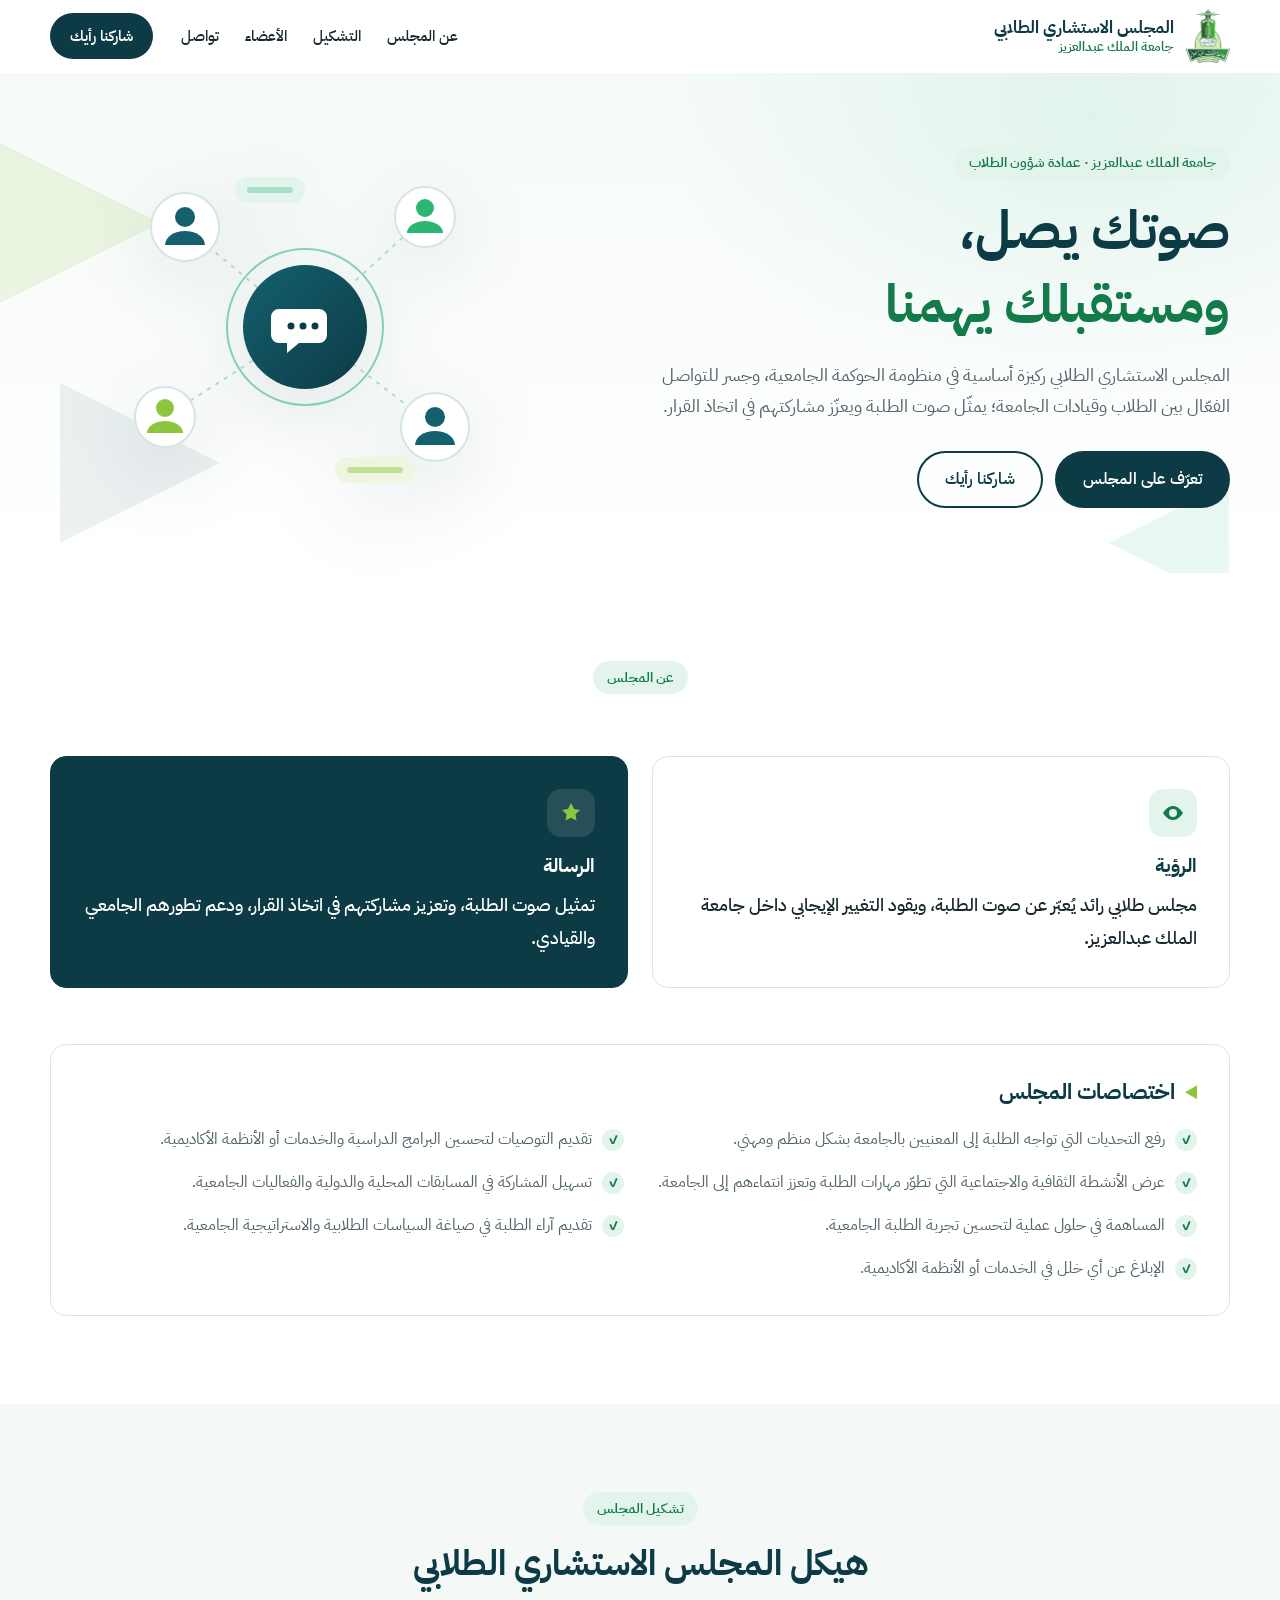
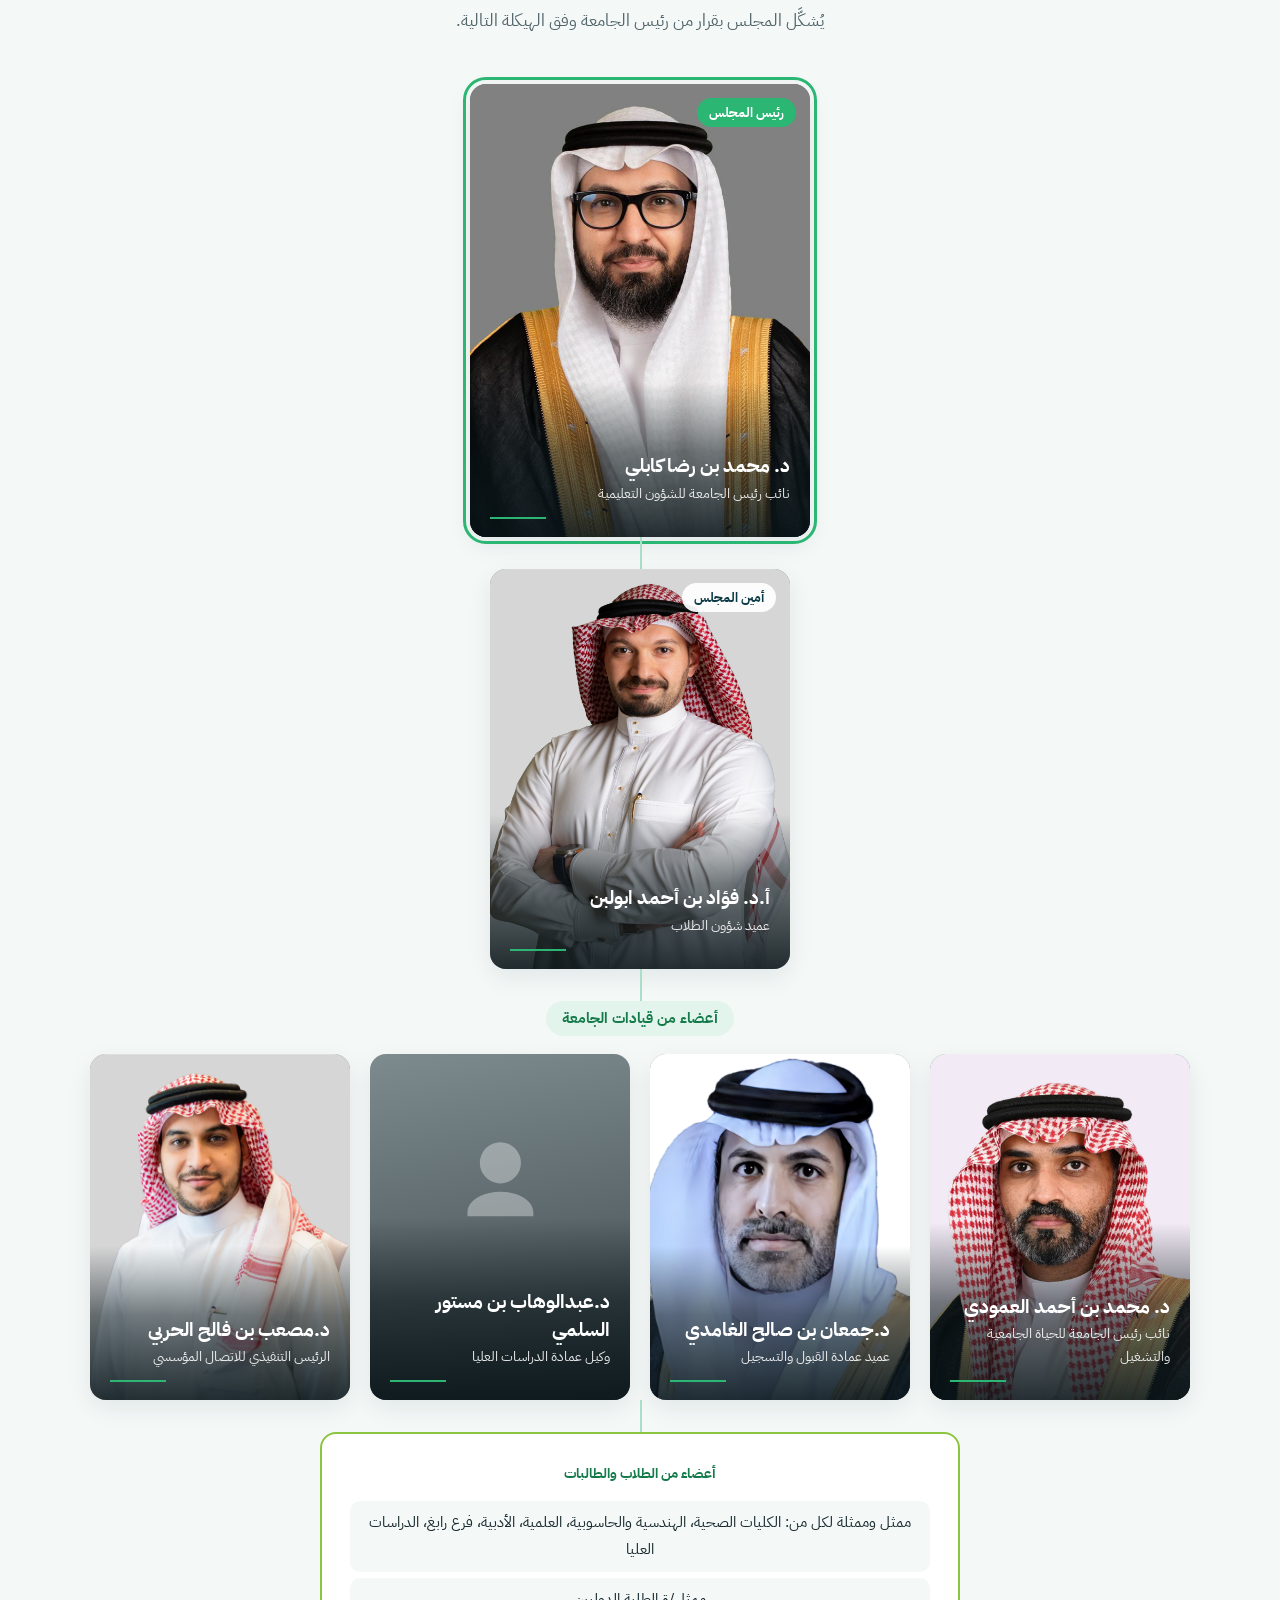
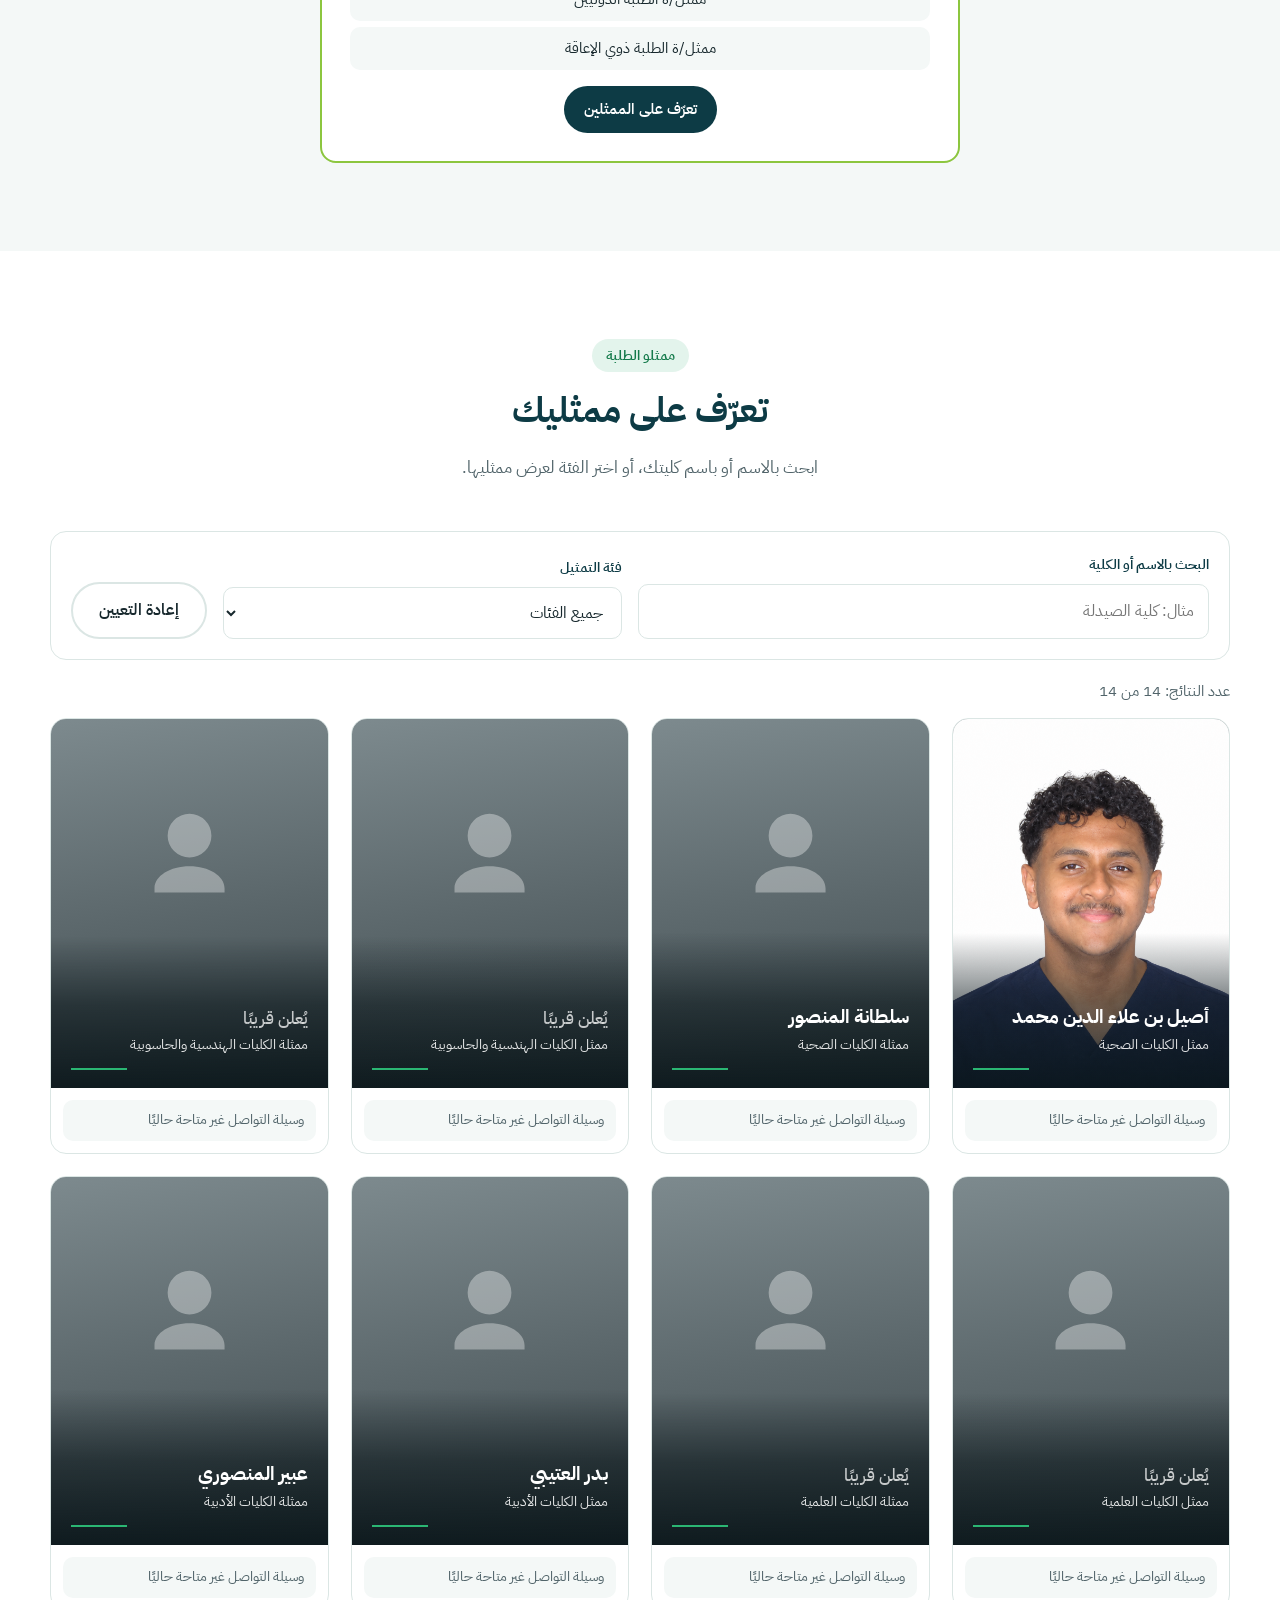
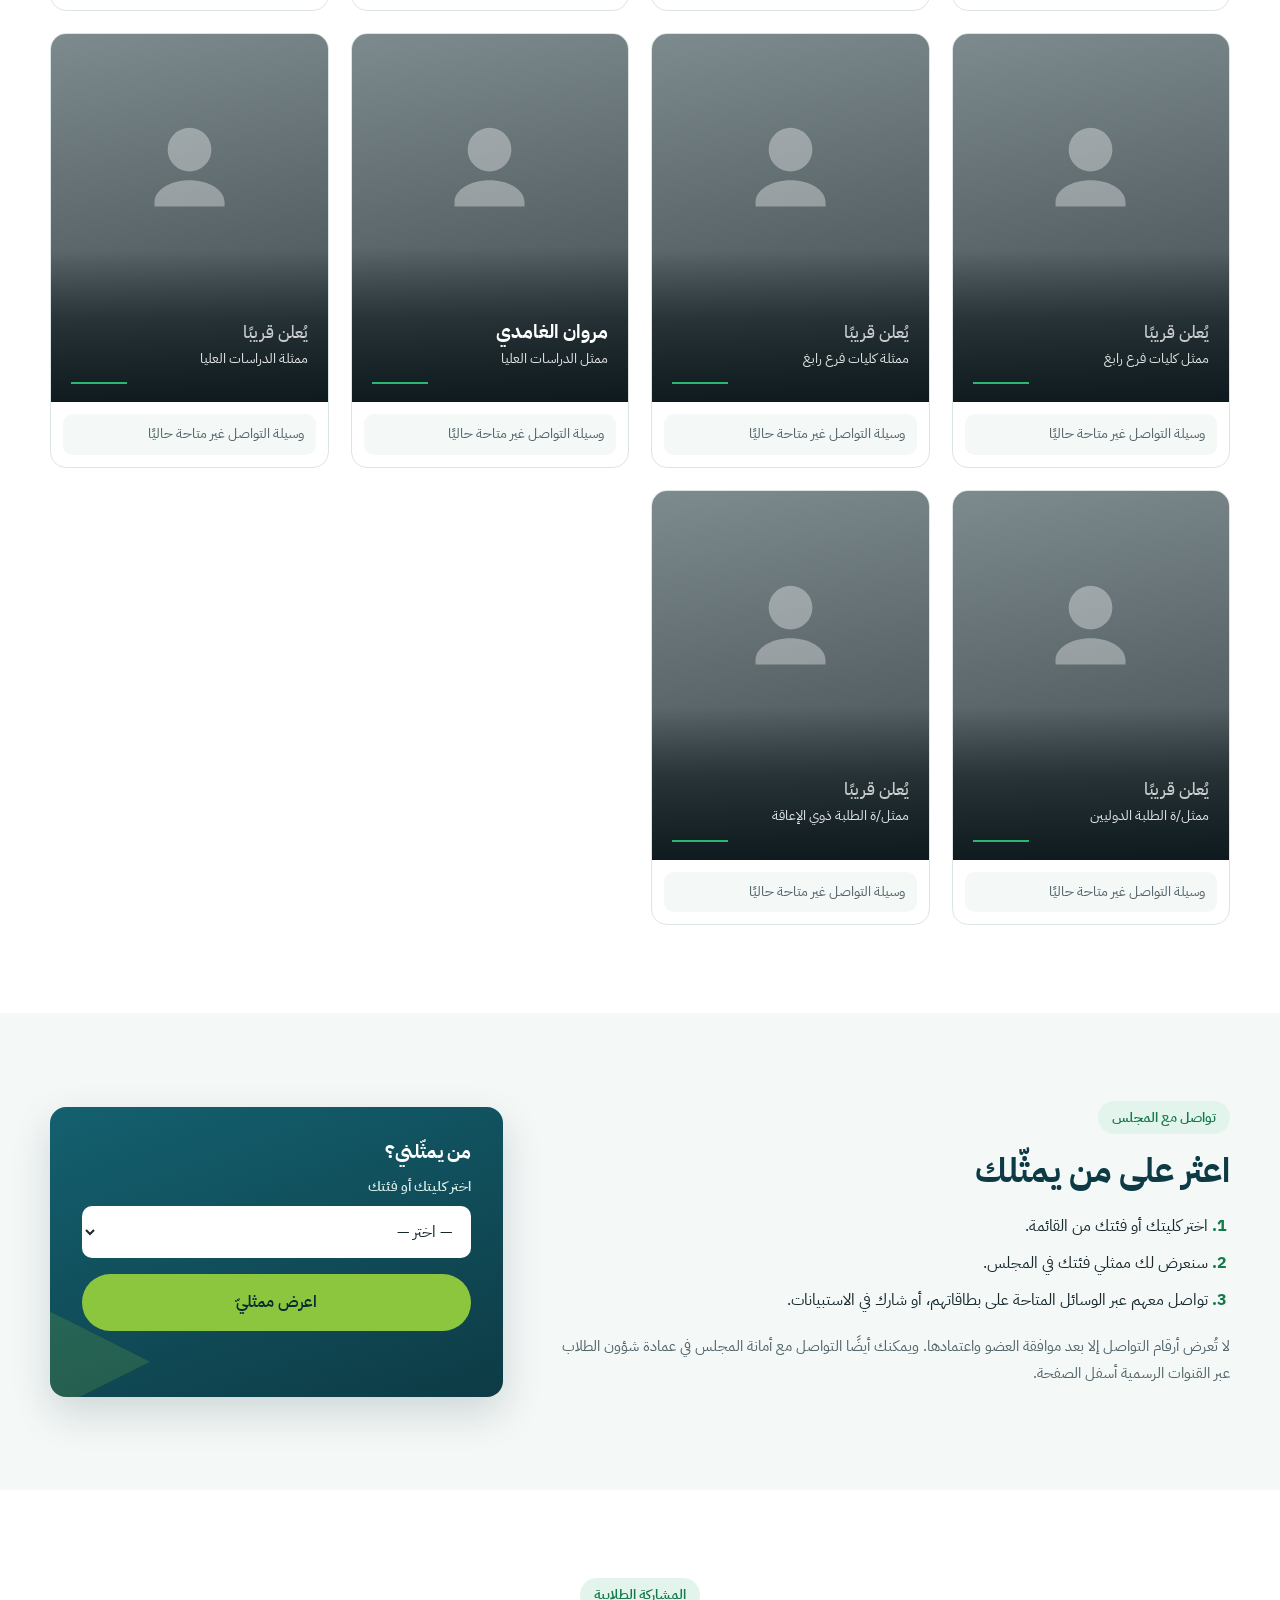
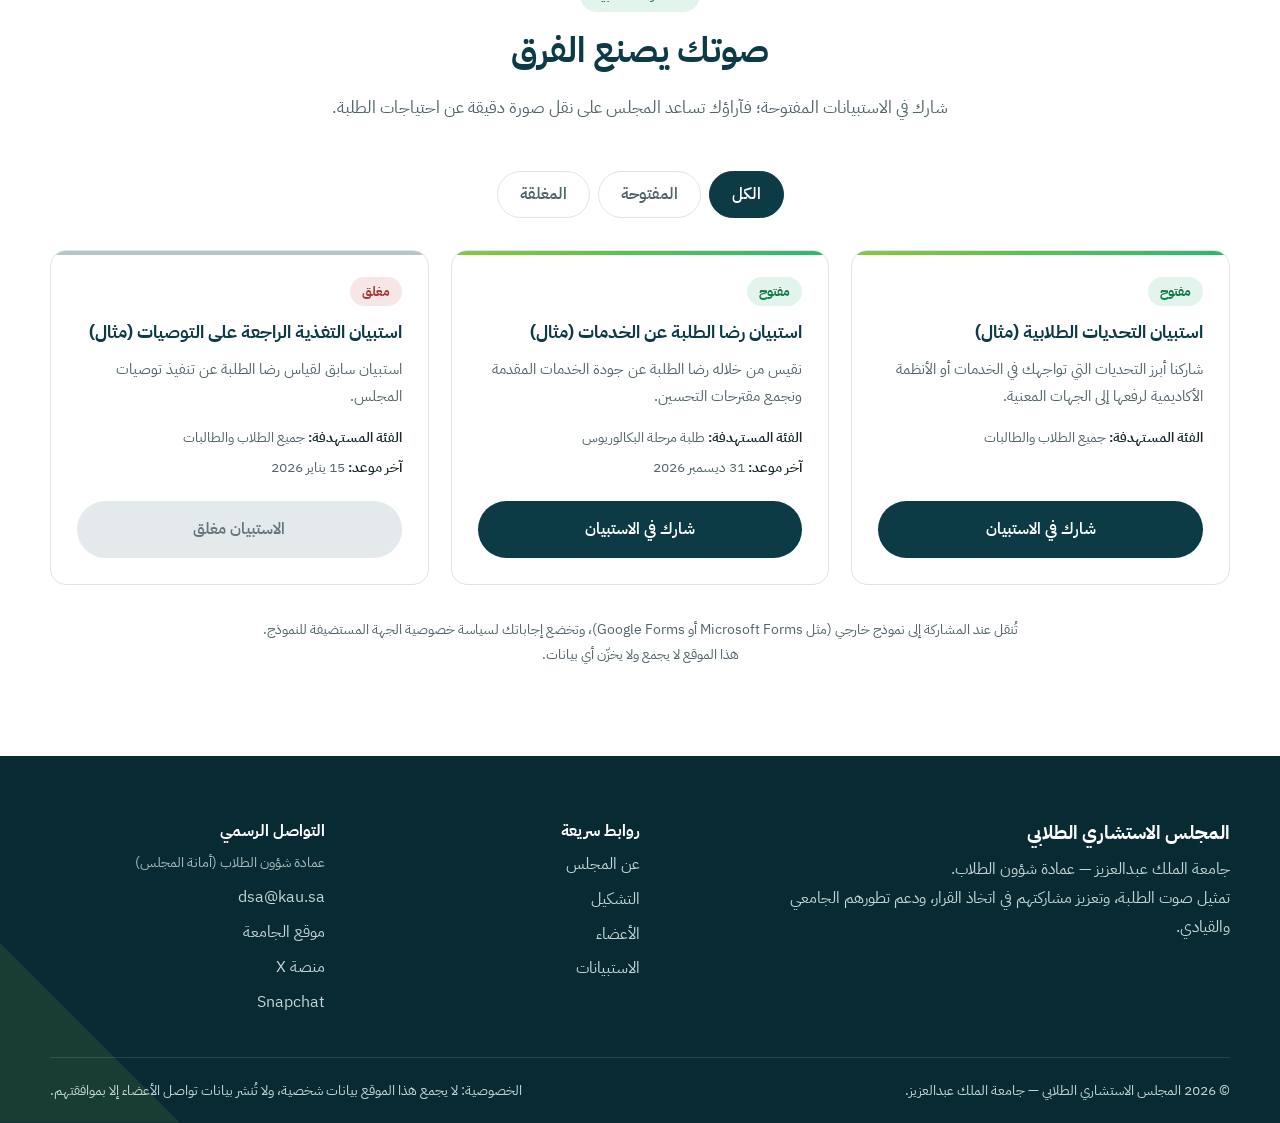
==== index.html @ 0815426c "Add files via upload" ====
<!DOCTYPE html>
<html lang="ar" dir="rtl" class="no-js">
<head>
  <meta charset="UTF-8">
  <meta name="viewport" content="width=device-width, initial-scale=1.0">
  <title>المجلس الاستشاري الطلابي | جامعة الملك عبدالعزيز</title>
  <meta name="description" content="المجلس الاستشاري الطلابي بجامعة الملك عبدالعزيز: جسر للتواصل الفعّال بين الطلاب وقيادات الجامعة.">
  <meta name="theme-color" content="#0d3b45">

  <!-- الخط: IBM Plex Sans Arabic مع بدائل محلية إذا لم يتوفر الاتصال -->
  <link rel="preconnect" href="https://fonts.googleapis.com">
  <link rel="preconnect" href="https://fonts.gstatic.com" crossorigin>
  <link href="https://fonts.googleapis.com/css2?family=IBM+Plex+Sans+Arabic:wght@400;500;600;700&display=swap" rel="stylesheet">

  <link rel="stylesheet" href="style.css">
</head>
<body>

  <a class="skip-link" href="#main">تخطَّ إلى المحتوى الرئيسي</a>

  <!-- ===================== الشريط العلوي ===================== -->
  <header class="site-header" id="siteHeader">
    <div class="container header-inner">
      <a href="#home" class="brand" aria-label="المجلس الاستشاري الطلابي - الصفحة الرئيسية">
        <span class="brand-mark" id="brandMark" aria-hidden="true">
          <svg viewBox="0 0 40 40" width="40" height="40">
            <rect x="2" y="2" width="36" height="36" rx="10" fill="currentColor"/>
            <path d="M11 15h12a3 3 0 0 1 3 3v5a3 3 0 0 1-3 3h-6l-4 3v-3h-2a3 3 0 0 1-3-3v-5a3 3 0 0 1 3-3z" fill="#fff"/>
            <path d="M25 8l8 5-8 5z" fill="#8cc63f"/>
          </svg>
        </span>
        <span class="brand-text">
          <strong>المجلس الاستشاري الطلابي</strong>
          <small>جامعة الملك عبدالعزيز</small>
        </span>
      </a>

      <button class="nav-toggle" id="navToggle" aria-expanded="false" aria-controls="mainNav" aria-label="فتح القائمة">
        <span></span><span></span><span></span>
      </button>

      <nav class="main-nav" id="mainNav" aria-label="التنقل الرئيسي">
        <ul>
          <li><a href="#about" class="nav-link">عن المجلس</a></li>
          <li><a href="#structure" class="nav-link">التشكيل</a></li>
          <li><a href="#members" class="nav-link">الأعضاء</a></li>
          <li><a href="#contact" class="nav-link">تواصل</a></li>
        </ul>
        <a href="#surveys" class="btn btn-primary btn-sm nav-cta">شاركنا رأيك</a>
      </nav>
    </div>
  </header>

  <main id="main">

    <!-- ===================== الواجهة الرئيسية ===================== -->
    <section class="hero" id="home">
      <div class="hero-bg" aria-hidden="true">
        <span class="tri tri-1"></span>
        <span class="tri tri-2"></span>
        <span class="tri tri-3"></span>
      </div>
      <div class="container hero-inner">
        <div class="hero-content reveal">
          <span class="eyebrow">جامعة الملك عبدالعزيز · عمادة شؤون الطلاب</span>
          <h1>صوتك يصل،<br><span class="highlight">ومستقبلك يهمنا</span></h1>
          <p class="hero-lead">
            المجلس الاستشاري الطلابي ركيزة أساسية في منظومة الحوكمة الجامعية، وجسر للتواصل الفعّال
            بين الطلاب وقيادات الجامعة؛ يمثّل صوت الطلبة ويعزّز مشاركتهم في اتخاذ القرار.
          </p>
          <div class="hero-actions">
            <a href="#about" class="btn btn-primary">تعرّف على المجلس</a>
            <a href="#surveys" class="btn btn-outline">شاركنا رأيك</a>
          </div>
        </div>

        <!-- رسم توضيحي يرمز للحوار والتمثيل الطلابي (بدون صور خارجية) -->
        <div class="hero-visual reveal" aria-hidden="true">
          <svg viewBox="0 0 420 380" class="hero-svg">
            <defs>
              <linearGradient id="g1" x1="0" y1="0" x2="1" y2="1">
                <stop offset="0" stop-color="#14606f"/>
                <stop offset="1" stop-color="#0d3b45"/>
              </linearGradient>
            </defs>
            <g stroke="#a9dfc8" stroke-width="2" stroke-dasharray="4 6" fill="none">
              <path d="M90 90 L210 190"/>
              <path d="M330 80 L210 190"/>
              <path d="M70 280 L210 190"/>
              <path d="M340 290 L210 190"/>
            </g>
            <circle cx="210" cy="190" r="62" fill="url(#g1)"/>
            <circle cx="210" cy="190" r="78" fill="none" stroke="#2bb673" stroke-width="2" opacity=".55"/>
            <path d="M184 172h40a8 8 0 0 1 8 8v18a8 8 0 0 1-8 8h-20l-12 10v-10h-8a8 8 0 0 1-8-8v-18a8 8 0 0 1 8-8z" fill="#fff"/>
            <circle cx="196" cy="189" r="3.5" fill="#0d3b45"/>
            <circle cx="208" cy="189" r="3.5" fill="#0d3b45"/>
            <circle cx="220" cy="189" r="3.5" fill="#0d3b45"/>
            <g class="float-a"><circle cx="90" cy="90" r="34" fill="#fff" stroke="#d3e6e0" stroke-width="2"/><circle cx="90" cy="80" r="10" fill="#14606f"/><path d="M70 108a20 14 0 0 1 40 0z" fill="#14606f"/></g>
            <g class="float-b"><circle cx="330" cy="80" r="30" fill="#fff" stroke="#d3e6e0" stroke-width="2"/><circle cx="330" cy="71" r="9" fill="#2bb673"/><path d="M312 96a18 12 0 0 1 36 0z" fill="#2bb673"/></g>
            <g class="float-b"><circle cx="70" cy="280" r="30" fill="#fff" stroke="#d3e6e0" stroke-width="2"/><circle cx="70" cy="271" r="9" fill="#8cc63f"/><path d="M52 296a18 12 0 0 1 36 0z" fill="#8cc63f"/></g>
            <g class="float-a"><circle cx="340" cy="290" r="34" fill="#fff" stroke="#d3e6e0" stroke-width="2"/><circle cx="340" cy="280" r="10" fill="#14606f"/><path d="M320 308a20 14 0 0 1 40 0z" fill="#14606f"/></g>
            <rect x="140" y="40" width="70" height="26" rx="13" fill="#e3f4ec"/>
            <rect x="152" y="50" width="46" height="6" rx="3" fill="#a9dfc8"/>
            <rect x="240" y="320" width="80" height="26" rx="13" fill="#eef6e1"/>
            <rect x="252" y="330" width="56" height="6" rx="3" fill="#c3e09a"/>
          </svg>
        </div>
      </div>

      
    </section>

    <!-- ===================== عن المجلس ===================== -->
    <section class="section" id="about">
      <div class="container">
        <header class="section-head reveal">
          <span class="eyebrow">عن المجلس</span>
        </header>

        <div class="vm-grid">
          <article class="vm-card reveal">
            <div class="info-icon" aria-hidden="true">
              <svg viewBox="0 0 24 24"><path d="M12 5C6 5 2 12 2 12s4 7 10 7 10-7 10-7-4-7-10-7zm0 11a4 4 0 1 1 0-8 4 4 0 0 1 0 8z"/></svg>
            </div>
            <h3>الرؤية</h3>
            <p>مجلس طلابي رائد يُعبّر عن صوت الطلبة، ويقود التغيير الإيجابي داخل جامعة الملك عبدالعزيز.</p>
          </article>
          <article class="vm-card vm-card-dark reveal">
            <div class="info-icon" aria-hidden="true">
              <svg viewBox="0 0 24 24"><path d="M12 2l3 6 6 .9-4.5 4.3 1 6.3L12 16.8 6.5 19.5l1-6.3L3 8.9 9 8z"/></svg>
            </div>
            <h3>الرسالة</h3>
            <p>تمثيل صوت الطلبة، وتعزيز مشاركتهم في اتخاذ القرار، ودعم تطورهم الجامعي والقيادي.</p>
          </article>
        </div>

        <div class="panel-wide reveal">
          <h3 class="block-title">اختصاصات المجلس</h3>
          <ul class="check-list">
            <li>رفع التحديات التي تواجه الطلبة إلى المعنيين بالجامعة بشكل منظم ومهني.</li>
            <li>تقديم التوصيات لتحسين البرامج الدراسية والخدمات أو الأنظمة الأكاديمية.</li>
            <li>عرض الأنشطة الثقافية والاجتماعية التي تطوّر مهارات الطلبة وتعزز انتماءهم إلى الجامعة.</li>
            <li>تسهيل المشاركة في المسابقات المحلية والدولية والفعاليات الجامعية.</li>
            <li>المساهمة في حلول عملية لتحسين تجربة الطلبة الجامعية.</li>
            <li>تقديم آراء الطلبة في صياغة السياسات الطلابية والاستراتيجية الجامعية.</li>
            <li>الإبلاغ عن أي خلل في الخدمات أو الأنظمة الأكاديمية.</li>
          </ul>
        </div>
      </div>
    </section>

        <!-- ===================== التشكيل والهيكل ===================== -->
    <section class="section section-alt" id="structure">
      <div class="container">
        <header class="section-head reveal">
          <span class="eyebrow">تشكيل المجلس</span>
          <h2>هيكل المجلس الاستشاري الطلابي</h2>
          <p>يُشكَّل المجلس بقرار من رئيس الجامعة وفق الهيكلة التالية.</p>
        </header>

        <!-- تُعبّأ البطاقات تلقائيًا من LEADERSHIP في data.js -->
        <div class="org reveal">
          <div class="org-row" id="orgChair"></div>
          <div class="org-row" id="orgSecretary"></div>

          <div class="org-group">
            <span class="org-group-title">أعضاء من قيادات الجامعة</span>
            <div class="org-grid" id="orgLeaders"></div>
          </div>

          <div class="org-row">
            <article class="org-card org-students">
              <span class="org-label">أعضاء من الطلاب والطالبات</span>
              <ul class="seat-list">
                <li>ممثل وممثلة لكل من: الكليات الصحية، الهندسية والحاسوبية، العلمية، الأدبية، فرع رابغ، الدراسات العليا</li>
                <li>ممثل/ة الطلبة الدوليين</li>
                <li>ممثل/ة الطلبة ذوي الإعاقة</li>
              </ul>
              <a href="#members" class="btn btn-primary btn-sm">تعرّف على الممثلين</a>
            </article>
          </div>
        </div>
      </div>
    </section>

    <!-- ===================== الأعضاء ===================== -->
    <section class="section" id="members">
      <div class="container">
        <header class="section-head reveal">
          <span class="eyebrow">ممثلو الطلبة</span>
          <h2>تعرّف على ممثليك</h2>
          <p>ابحث بالاسم أو باسم كليتك، أو اختر الفئة لعرض ممثليها.</p>
        </header>

        <div class="filters" role="search">
          <div class="field">
            <label for="memberSearch">البحث بالاسم أو الكلية</label>
            <input type="search" id="memberSearch" placeholder="مثال: كلية الصيدلة" autocomplete="off">
          </div>
          <div class="field">
            <label for="categoryFilter">فئة التمثيل</label>
            <select id="categoryFilter">
              <option value="">جميع الفئات</option>
            </select>
          </div>
          <button type="button" class="btn btn-ghost" id="resetFilters">إعادة التعيين</button>
        </div>

        <p class="results-count" id="resultsCount" aria-live="polite"></p>

        <div class="members-grid" id="membersGrid"></div>

        <div class="empty-state" id="membersEmpty" hidden>
          <p>لا توجد نتائج مطابقة لبحثك. جرّب كلمة أخرى أو اختر «جميع الفئات».</p>
        </div>
      </div>
    </section>

    <!-- ===================== التواصل ===================== -->
    <section class="section section-alt" id="contact">
      <div class="container contact-grid">
        <div class="contact-text reveal">
          <span class="eyebrow">تواصل مع المجلس</span>
          <h2>اعثر على من يمثّلك</h2>
          <ol class="mini-steps">
            <li>اختر كليتك أو فئتك من القائمة.</li>
            <li>سنعرض لك ممثلي فئتك في المجلس.</li>
            <li>تواصل معهم عبر الوسائل المتاحة على بطاقاتهم، أو شارك في الاستبيانات.</li>
          </ol>
          <p class="muted">
            لا تُعرض أرقام التواصل إلا بعد موافقة العضو واعتمادها. ويمكنك أيضًا التواصل مع أمانة المجلس
            في عمادة شؤون الطلاب عبر القنوات الرسمية أسفل الصفحة.
          </p>
        </div>

        <div class="contact-card reveal">
          <h3>من يمثّلني؟</h3>
          <label for="contactCollege">اختر كليتك أو فئتك</label>
          <select id="contactCollege">
            <option value="">— اختر —</option>
          </select>
          <button type="button" class="btn btn-primary btn-block" id="showCollegeMembers">اعرض ممثليّ</button>
          <p class="form-hint" id="contactHint" aria-live="polite"></p>
        </div>
      </div>
    </section>

    <!-- ===================== الاستبيانات ===================== -->
    <section class="section" id="surveys">
      <div class="container">
        <header class="section-head reveal">
          <span class="eyebrow">المشاركة الطلابية</span>
          <h2>صوتك يصنع الفرق</h2>
          <p>شارك في الاستبيانات المفتوحة؛ فآراؤك تساعد المجلس على نقل صورة دقيقة عن احتياجات الطلبة.</p>
        </header>

        <div class="survey-tabs" role="group" aria-label="تصفية الاستبيانات">
          <button type="button" class="tab is-active" data-status="all" aria-pressed="true">الكل</button>
          <button type="button" class="tab" data-status="open" aria-pressed="false">المفتوحة</button>
          <button type="button" class="tab" data-status="closed" aria-pressed="false">المغلقة</button>
        </div>

        <div class="surveys-grid" id="surveysGrid"></div>

        <div class="empty-state" id="surveysEmpty" hidden>
          <p>لا توجد استبيانات في هذا التصنيف حاليًا.</p>
        </div>

        <p class="privacy-note">
          تُنقل عند المشاركة إلى نموذج خارجي (مثل Microsoft Forms أو Google Forms)، وتخضع إجاباتك لسياسة خصوصية
          الجهة المستضيفة للنموذج. هذا الموقع لا يجمع ولا يخزّن أي بيانات.
        </p>
      </div>
    </section>

  </main>

  <!-- ===================== التذييل ===================== -->
  <footer class="site-footer">
    <div class="container footer-grid">
      <div class="footer-about">
        <h3>المجلس الاستشاري الطلابي</h3>
        <p>جامعة الملك عبدالعزيز — عمادة شؤون الطلاب.<br>تمثيل صوت الطلبة، وتعزيز مشاركتهم في اتخاذ القرار، ودعم تطورهم الجامعي والقيادي.</p>
      </div>

      <div>
        <h4>روابط سريعة</h4>
        <ul class="footer-links">
          <li><a href="#about">عن المجلس</a></li>
          <li><a href="#structure">التشكيل</a></li>
          <li><a href="#members">الأعضاء</a></li>
          <li><a href="#surveys">الاستبيانات</a></li>
        </ul>
      </div>

      <div>
        <h4>التواصل الرسمي</h4>
        <p class="footer-small">عمادة شؤون الطلاب (أمانة المجلس)</p>
        <ul class="footer-links" id="officialContacts"></ul>
      </div>
    </div>

    <div class="container footer-bottom">
      <p>© <span id="year"></span> المجلس الاستشاري الطلابي — جامعة الملك عبدالعزيز.</p>
      <p class="footer-privacy">الخصوصية: لا يجمع هذا الموقع بيانات شخصية، ولا تُنشر بيانات تواصل الأعضاء إلا بموافقتهم.</p>
    </div>
  </footer>

  <!-- نافذة الرسائل (تظهر مثلًا عند عدم توفر رابط الاستبيان) -->
  <div class="modal" id="modal" hidden>
    <div class="modal-backdrop" data-close></div>
    <div class="modal-box" role="dialog" aria-modal="true" aria-labelledby="modalTitle">
      <h3 id="modalTitle">تنبيه</h3>
      <p id="modalText"></p>
      <button type="button" class="btn btn-primary" data-close>حسنًا</button>
    </div>
  </div>

  <a href="#home" class="back-to-top" id="backToTop" aria-label="العودة إلى الأعلى">↑</a>

  <!-- ترتيب التحميل مهم: البيانات أولًا ثم التفاعلات -->
  <script src="data.js"></script>
  <script src="script.js"></script>
</body>
</html>
---- style.css ----
/* =========================================================
   style.css — تنسيقات موقع المجلس الاستشاري الطلابي
   الألوان مستوحاة من الهوية البصرية لدليل المجلس (عمادة شؤون الطلاب)
   ========================================================= */

/* ---------- 1. المتغيرات (الألوان والخطوط) ---------- */
:root {
  --primary: #0d3b45;        /* الأزرق المخضر الداكن */
  --primary-dark: #082a32;
  --primary-light: #14606f;
  --primary-soft: #e6f0f1;
  --green: #2bb673;          /* الأخضر (للزخرفة) */
  --green-dark: #137a4a;     /* أخضر بتباين كافٍ للنصوص */
  --green-soft: #e3f4ec;
  --lime: #8cc63f;           /* الأخضر الفاتح (للزخرفة) */
  --mint: #a9dfc8;

  --bg: #ffffff;
  --bg-alt: #f4f8f7;
  --text: #17282d;
  --text-muted: #51646a;
  --border: #dbe6e4;

  --warning: #8a5a00;
  --warning-soft: #fdf1d8;
  --danger: #a33a3a;
  --danger-soft: #f7e6e6;

  --radius: 16px;
  --radius-sm: 10px;
  --shadow-sm: 0 1px 3px rgba(8, 42, 50, .08);
  --shadow: 0 8px 24px rgba(8, 42, 50, .08);
  --shadow-lg: 0 16px 40px rgba(8, 42, 50, .16);

  --font: "IBM Plex Sans Arabic", "Segoe UI", Tahoma, "Noto Sans Arabic", Arial, sans-serif;
  --header-h: 72px;
  --ease: cubic-bezier(.2, .7, .2, 1);
}

/* ---------- 2. أساسيات ---------- */
*, *::before, *::after { box-sizing: border-box; }

html { scroll-behavior: smooth; scroll-padding-top: calc(var(--header-h) + 12px); }

body {
  margin: 0;
  font-family: var(--font);
  font-size: 1rem;
  line-height: 1.8;
  color: var(--text);
  background: var(--bg);
  -webkit-font-smoothing: antialiased;
}

img { max-width: 100%; display: block; }
a { color: var(--primary-light); }
h1, h2, h3, h4 { line-height: 1.4; margin: 0 0 .5em; color: var(--primary); }
p { margin: 0 0 1em; }

.container { width: min(1180px, 100% - 32px); margin-inline: auto; }
.container.narrow { width: min(880px, 100% - 32px); }

:focus-visible { outline: 3px solid var(--green); outline-offset: 3px; border-radius: 4px; }

.skip-link {
  position: absolute; top: -60px; right: 16px; z-index: 200;
  background: var(--primary); color: #fff; padding: 10px 16px; border-radius: 8px;
  text-decoration: none; transition: top .2s;
}
.skip-link:focus { top: 12px; }

.muted { color: var(--text-muted); font-size: .95rem; }
.small { font-size: .88rem; }

/* ---------- 3. الأزرار ---------- */
.btn {
  display: inline-flex; align-items: center; justify-content: center; gap: 8px;
  padding: 12px 26px; border-radius: 999px; border: 2px solid transparent;
  font: inherit; font-weight: 600; font-size: 1rem; text-decoration: none;
  cursor: pointer; transition: transform .2s var(--ease), box-shadow .2s, background .2s, color .2s, border-color .2s;
}
.btn:active { transform: scale(.97); }
.btn-primary { background: var(--primary); color: #fff; }
.btn-primary:hover { background: var(--primary-light); box-shadow: var(--shadow); transform: translateY(-2px); }
.btn-outline { border-color: var(--primary); color: var(--primary); background: transparent; }
.btn-outline:hover { background: var(--primary); color: #fff; transform: translateY(-2px); }
.btn-ghost { background: var(--bg); border-color: var(--border); color: var(--text); }
.btn-ghost:hover { border-color: var(--primary); color: var(--primary); }
.btn-sm { padding: 8px 18px; font-size: .92rem; }
.btn-block { width: 100%; }
.btn[disabled] { background: #e4e9eb; color: #66767c; border-color: transparent; cursor: not-allowed; box-shadow: none; transform: none; }

/* ---------- 4. الشريط العلوي ---------- */
.site-header {
  position: sticky; top: 0; z-index: 100;
  background: rgba(255, 255, 255, .92);
  backdrop-filter: saturate(160%) blur(10px);
  -webkit-backdrop-filter: saturate(160%) blur(10px);
  border-bottom: 1px solid transparent;
  transition: border-color .3s, box-shadow .3s;
}
.site-header.is-scrolled { border-color: var(--border); box-shadow: var(--shadow-sm); }

.header-inner { display: flex; align-items: center; justify-content: space-between; height: var(--header-h); gap: 16px; }

.brand { display: flex; align-items: center; gap: 12px; text-decoration: none; color: var(--primary); flex-shrink: 0; }
.brand-mark { display: inline-flex; color: var(--primary); }
.brand-mark img { height: 54px; width: auto; }
.brand-text { display: flex; flex-direction: column; line-height: 1.3; }
.brand-text strong { font-size: 1.05rem; color: var(--primary); }
.brand-text small { font-size: .8rem; color: var(--green-dark); font-weight: 600; }

.main-nav { display: flex; align-items: center; gap: 16px; }
.main-nav ul { display: flex; gap: 2px; list-style: none; margin: 0; padding: 0; }
.nav-link {
  display: block; padding: 8px 12px; border-radius: 999px;
  color: var(--text); text-decoration: none; font-weight: 500; font-size: .96rem; transition: background .2s, color .2s;
}
.nav-link:hover { background: var(--primary-soft); color: var(--primary); }
.nav-link.is-active { color: var(--primary); background: var(--green-soft); }

.nav-toggle {
  display: none; width: 44px; height: 44px; border: 1px solid var(--border); border-radius: 12px;
  background: #fff; cursor: pointer; padding: 0; flex-direction: column; align-items: center; justify-content: center; gap: 5px;
}
.nav-toggle span { display: block; width: 20px; height: 2px; background: var(--primary); border-radius: 2px; transition: transform .3s, opacity .3s; }
.nav-toggle[aria-expanded="true"] span:nth-child(1) { transform: translateY(7px) rotate(45deg); }
.nav-toggle[aria-expanded="true"] span:nth-child(2) { opacity: 0; }
.nav-toggle[aria-expanded="true"] span:nth-child(3) { transform: translateY(-7px) rotate(-45deg); }

/* ---------- 5. الواجهة الرئيسية ---------- */
.hero { position: relative; overflow: hidden; padding: 64px 0 56px; isolation: isolate; }
.hero-bg {
  position: absolute; inset: 0; z-index: -1;
  background:
    radial-gradient(600px 400px at 85% 10%, rgba(43, 182, 115, .10), transparent 70%),
    linear-gradient(180deg, #f5faf8 0%, #ffffff 100%);
}
/* المثلثات: عنصر مستوحى من هوية الدليل */
.tri { position: absolute; display: block; }
.tri-1 { width: 220px; height: 220px; left: -60px; top: 40px; background: var(--lime); opacity: .14; clip-path: polygon(0 0, 100% 50%, 0 100%); }
.tri-2 { width: 160px; height: 160px; left: 60px; bottom: 30px; background: var(--primary); opacity: .07; clip-path: polygon(0 0, 100% 50%, 0 100%); }
.tri-3 { width: 120px; height: 120px; right: 4%; bottom: -30px; background: var(--green); opacity: .10; clip-path: polygon(100% 0, 0 50%, 100% 100%); }

.hero-inner { display: grid; grid-template-columns: 1.1fr .9fr; align-items: center; gap: 48px; }

.eyebrow {
  display: inline-block; padding: 4px 14px; margin-bottom: 14px; border-radius: 999px;
  background: var(--green-soft); color: var(--green-dark); font-weight: 600; font-size: .88rem;
}
.hero h1 { font-size: clamp(2rem, 4.6vw, 3.3rem); font-weight: 700; margin-bottom: 18px; }
.hero .highlight { color: var(--green-dark); }
.hero-lead { font-size: 1.1rem; color: var(--text-muted); max-width: 580px; }
.hero-actions { display: flex; flex-wrap: wrap; gap: 12px; margin-top: 28px; }

.hero-visual { display: flex; justify-content: center; }
.hero-svg { width: 100%; max-width: 420px; height: auto; filter: drop-shadow(0 20px 40px rgba(8, 42, 50, .12)); }
.float-a { animation: floatY 6s ease-in-out infinite; }
.float-b { animation: floatY 7s ease-in-out infinite reverse; }
@keyframes floatY { 0%, 100% { transform: translateY(0); } 50% { transform: translateY(-8px); } }

.hero-stats {
  list-style: none; margin: 48px 0 0; padding: 0;
  display: grid; grid-template-columns: repeat(4, 1fr);
  background: var(--primary); border-radius: var(--radius); overflow: hidden; box-shadow: var(--shadow-lg);
}
.hero-stats li { padding: 22px 16px; text-align: center; color: #cfe3e2; position: relative; }
.hero-stats li + li::before { content: ""; position: absolute; right: 0; top: 22%; bottom: 22%; width: 1px; background: rgba(255, 255, 255, .15); }
.hero-stats strong { display: block; font-size: 1.7rem; color: #fff; line-height: 1.3; }
.hero-stats span { font-size: .9rem; }

/* ---------- 6. الأقسام العامة ---------- */
.section { padding: 88px 0; }
.section-alt { background: var(--bg-alt); }
.section-head { text-align: center; max-width: 760px; margin: 0 auto 48px; }
.section-head h2 { font-size: clamp(1.6rem, 3vw, 2.2rem); }
.section-head p { color: var(--text-muted); font-size: 1.05rem; }
.block-title { font-size: 1.35rem; margin-bottom: 18px; display: flex; align-items: center; gap: 10px; }
.block-title::before { content: ""; width: 12px; height: 14px; background: var(--lime); clip-path: polygon(100% 0, 0 50%, 100% 100%); }

.info-icon {
  width: 48px; height: 48px; border-radius: 14px; display: grid; place-items: center;
  background: var(--green-soft); margin-bottom: 16px;
}
.info-icon svg { width: 24px; height: 24px; fill: var(--green-dark); }

/* القوائم */
.check-list { list-style: none; padding: 0; margin: 0; display: grid; grid-template-columns: repeat(2, 1fr); gap: 14px 32px; color: var(--text-muted); }
.check-list li { position: relative; padding-right: 32px; }
.check-list li::before {
  content: "✓"; position: absolute; right: 0; top: 4px; width: 22px; height: 22px; border-radius: 50%;
  background: var(--green-soft); color: var(--green-dark); font-size: .78rem; display: grid; place-items: center; font-weight: 700;
}

/* ---------- 7. عن المجلس ---------- */
.vm-grid { display: grid; grid-template-columns: repeat(2, 1fr); gap: 24px; margin-bottom: 56px; }
.vm-card {
  background: #fff; border: 1px solid var(--border); border-radius: var(--radius); padding: 32px;
  transition: transform .3s var(--ease), box-shadow .3s;
}
.vm-card:hover { transform: translateY(-4px); box-shadow: var(--shadow); }
.vm-card p { font-size: 1.15rem; font-weight: 500; color: var(--text); margin: 0; }
.vm-card-dark { background: var(--primary); border-color: var(--primary); }
.vm-card-dark h3, .vm-card-dark p { color: #fff; }
.vm-card-dark .info-icon { background: rgba(255, 255, 255, .1); }
.vm-card-dark .info-icon svg { fill: var(--lime); }

.panel-wide { background: #fff; border: 1px solid var(--border); border-radius: var(--radius); padding: 32px; }

/* ---------- 8. بطاقات الصور (القيادات والممثلون) ---------- */
.portrait {
  position: relative; overflow: hidden; aspect-ratio: 3 / 4; border-radius: var(--radius);
  background: linear-gradient(170deg, #7d8a8e 0%, #3c474b 100%);
}
.portrait img {
  position: absolute; inset: 0; width: 100%; height: 100%;
  object-fit: cover; object-position: top center;
  transition: transform .6s var(--ease);
}
.portrait-fallback { position: absolute; inset: 0 0 25% 0; display: grid; place-items: center; }
.portrait-fallback svg { width: 38%; height: auto; fill: rgba(255, 255, 255, .35); }
.portrait-label {
  position: absolute; top: 14px; right: 14px; z-index: 1;
  padding: 3px 12px; border-radius: 999px; font-size: .8rem; font-weight: 700;
  background: rgba(255, 255, 255, .92); color: var(--primary);
}
.portrait-text {
  position: absolute; inset: auto 0 0 0; padding: 70px 20px 18px; text-align: right;
  background: linear-gradient(to top, rgba(8, 20, 24, .88) 0%, rgba(8, 20, 24, .55) 55%, transparent 100%);
}
.portrait-text h3 { color: #fff; font-size: 1.2rem; margin: 0 0 2px; line-height: 1.45; }
.portrait-text h3.is-pending { color: rgba(255, 255, 255, .75); font-weight: 500; font-size: 1.05rem; }
.portrait-text p { color: rgba(255, 255, 255, .88); font-size: .9rem; margin: 0; line-height: 1.6; }
.portrait-text .portrait-sub { color: rgba(255, 255, 255, .7); font-size: .84rem; }
/* الخط الأخضر الصغير أسفل النص */
.portrait-text::after {
  content: ""; display: block; width: 56px; height: 2px; margin: 12px auto 0 0; background: var(--green);
}

/* ---------- الهيكل ---------- */
.org { display: grid; gap: 32px; }
.org > *:not(:last-child) { position: relative; }
.org > *:not(:last-child)::after {
  content: ""; position: absolute; bottom: -32px; left: 50%; width: 2px; height: 32px; background: var(--mint);
}
.org-row { display: flex; justify-content: center; }
.org-card {
  width: 100%; max-width: 300px; border-radius: var(--radius); box-shadow: var(--shadow);
  transition: transform .3s var(--ease), box-shadow .3s;
}
.org-card:hover { transform: translateY(-4px); box-shadow: var(--shadow-lg); }
.org-card:hover .portrait img { transform: scale(1.04); }
.org-top { max-width: 340px; outline: 3px solid var(--green); outline-offset: 4px; }
.org-top .portrait-label { background: var(--green); color: #fff; }

/* أعضاء القيادات */
.org-group { text-align: center; }
.org-group-title {
  display: inline-block; margin-bottom: 18px; padding: 4px 16px; border-radius: 999px;
  background: var(--green-soft); color: var(--green-dark); font-weight: 700; font-size: .92rem;
}
.org-grid { display: grid; grid-template-columns: repeat(auto-fit, minmax(220px, 260px)); justify-content: center; gap: 20px; }
.org-grid .org-card { max-width: none; }

/* خانة الطلاب */
.org-students {
  max-width: 640px; background: #fff; border: 2px solid var(--lime); padding: 28px; text-align: center; box-shadow: none;
}
.org-students:hover { box-shadow: var(--shadow); }
.org-label { display: block; font-size: .85rem; font-weight: 700; color: var(--green-dark); margin-bottom: 14px; }
.seat-list { list-style: none; padding: 0; margin: 0; display: grid; gap: 6px; }
.seat-list li { background: var(--bg-alt); border-radius: var(--radius-sm); padding: 8px 12px; font-size: .95rem; }
.org-students .btn { margin-top: 16px; }


/* ---------- 9. الأعضاء ---------- */
.filters {
  display: grid; grid-template-columns: 2fr 1.4fr auto; gap: 16px; align-items: end;
  background: #fff; padding: 20px; border-radius: var(--radius); border: 1px solid var(--border);
}
.field label, .contact-card label { display: block; font-weight: 600; font-size: .9rem; margin-bottom: 6px; color: var(--primary); }
input[type="search"], select {
  width: 100%; padding: 12px 14px; font: inherit; color: var(--text);
  border: 1px solid var(--border); border-radius: var(--radius-sm); background: #fff;
  transition: border-color .2s, box-shadow .2s;
}
input[type="search"]:focus, select:focus { outline: none; border-color: var(--green); box-shadow: 0 0 0 4px rgba(43, 182, 115, .18); }

.results-count { margin: 18px 0 14px; color: var(--text-muted); font-size: .92rem; }

.members-grid { display: grid; grid-template-columns: repeat(auto-fill, minmax(220px, 1fr)); gap: 22px; }

.member-card {
  background: #fff; border: 1px solid var(--border); border-radius: var(--radius); overflow: hidden;
  display: flex; flex-direction: column;
  transition: transform .3s var(--ease), box-shadow .3s;
  animation: fadeUp .4s var(--ease) both;
}
.member-card:hover { transform: translateY(-4px); box-shadow: var(--shadow); }
.member-card:hover .portrait img { transform: scale(1.04); }
.member-card .portrait { border-radius: 0; }

.member-contact { margin-top: auto; padding: 12px; display: flex; gap: 8px; justify-content: center; flex-wrap: wrap; }
.contact-btn {
  flex: 1 1 0; min-width: 88px; display: inline-flex; align-items: center; justify-content: center; gap: 6px;
  padding: 9px 12px; border-radius: var(--radius-sm); font-size: .9rem; font-weight: 600; text-decoration: none;
  border: 1px solid var(--border); color: var(--primary); background: #fff; transition: background .2s, color .2s, border-color .2s;
}
.contact-btn svg { width: 16px; height: 16px; fill: currentColor; }
.contact-btn:hover { background: var(--primary); color: #fff; border-color: var(--primary); }
.contact-btn.whatsapp { color: #12784a; }
.contact-btn.whatsapp:hover { background: hsl(153, 74%, 27%); color: #fff; border-color: #12784a; }
.no-contact { font-size: .85rem; color: var(--text-muted); background: var(--bg-alt); padding: 8px 12px; border-radius: var(--radius-sm); width: 100%; margin: 0; }

.empty-state { text-align: center; padding: 40px 20px; color: var(--text-muted); background: #fff; border: 1px dashed var(--border); border-radius: var(--radius); }
.empty-state p { margin: 0; }

/* ---------- 10. التواصل ---------- */
.contact-grid { display: grid; grid-template-columns: 1.2fr .8fr; gap: 48px; align-items: center; }
.contact-text h2 { font-size: clamp(1.6rem, 3vw, 2.1rem); }
.mini-steps { padding-right: 22px; margin: 0 0 18px; }
.mini-steps li { margin-bottom: 8px; }
.mini-steps li::marker { color: var(--green-dark); font-weight: 700; }
.contact-card {
  position: relative; overflow: hidden;
  background: linear-gradient(160deg, var(--primary-light) 0%, var(--primary) 100%);
  color: #fff; padding: 32px; border-radius: var(--radius); box-shadow: var(--shadow-lg);
}
.contact-card::before {
  content: ""; position: absolute; left: -30px; bottom: -30px; width: 130px; height: 130px;
  background: var(--lime); opacity: .18; clip-path: polygon(0 0, 100% 50%, 0 100%);
}
.contact-card h3 { color: #fff; }
.contact-card label { color: #d6ebe7; }
.contact-card select { margin-bottom: 16px; border-color: transparent; }
.contact-card .btn-primary { background: var(--lime); color: var(--primary-dark); }
.contact-card .btn-primary:hover { background: #a0d65a; }
.form-hint { margin: 12px 0 0; min-height: 1.5em; font-size: .9rem; color: #e9f6dc; position: relative; }

/* ---------- 11. الاستبيانات ---------- */
.survey-tabs { display: flex; justify-content: center; gap: 8px; margin-bottom: 32px; flex-wrap: wrap; }
.tab {
  font: inherit; font-weight: 600; padding: 8px 22px; border-radius: 999px; cursor: pointer;
  border: 1px solid var(--border); background: #fff; color: var(--text-muted); transition: all .2s;
}
.tab:hover { border-color: var(--primary); color: var(--primary); }
.tab.is-active { background: var(--primary); border-color: var(--primary); color: #fff; }

.surveys-grid { display: grid; grid-template-columns: repeat(auto-fill, minmax(300px, 1fr)); gap: 22px; }
.survey-card {
  background: #fff; border: 1px solid var(--border); border-radius: var(--radius); padding: 26px;
  display: flex; flex-direction: column; position: relative; overflow: hidden;
  transition: transform .3s var(--ease), box-shadow .3s;
  animation: fadeUp .4s var(--ease) both;
}
.survey-card::before { content: ""; position: absolute; top: 0; right: 0; left: 0; height: 4px; background: linear-gradient(90deg, var(--lime), var(--green)); }
.survey-card.is-closed::before { background: #b9c4c8; }
.survey-card:hover { transform: translateY(-4px); box-shadow: var(--shadow); }
.survey-top { display: flex; justify-content: space-between; align-items: center; margin-bottom: 14px; }
.status { font-size: .8rem; font-weight: 700; padding: 3px 12px; border-radius: 999px; }
.status-open { background: var(--green-soft); color: var(--green-dark); }
.status-closed { background: var(--danger-soft); color: var(--danger); }
.survey-card h3 { font-size: 1.15rem; }
.survey-card p { color: var(--text-muted); font-size: .96rem; }
.survey-meta { list-style: none; padding: 0; margin: 0 0 20px; font-size: .9rem; color: var(--text-muted); display: grid; gap: 4px; }
.survey-meta strong { color: var(--text); font-weight: 600; }
.survey-card .btn { margin-top: auto; }

.privacy-note { margin: 32px auto 0; max-width: 760px; text-align: center; font-size: .88rem; color: var(--text-muted); }

/* ---------- 12. التذييل ---------- */
.site-footer { position: relative; overflow: hidden; background: var(--primary-dark); color: #c3d6d6; padding: 64px 0 0; }
.site-footer::before {
  content: ""; position: absolute; left: 0; bottom: 0; width: 180px; height: 180px;
  background: var(--lime); opacity: .12; clip-path: polygon(0 0, 100% 100%, 0 100%);
}
.site-footer h3, .site-footer h4 { color: #fff; }
.footer-grid { display: grid; grid-template-columns: 2fr 1fr 1fr; gap: 40px; padding-bottom: 40px; position: relative; }
.footer-about p { max-width: 440px; }
.footer-small { font-size: .88rem; margin-bottom: 8px; opacity: .85; }
.footer-links { list-style: none; padding: 0; margin: 0; display: grid; gap: 6px; }
.footer-links a { color: #c3d6d6; text-decoration: none; transition: color .2s; }
.footer-links a:hover { color: var(--lime); }
.footer-links .placeholder { font-size: .9rem; opacity: .8; }
.footer-bottom { position: relative; border-top: 1px solid rgba(255, 255, 255, .12); padding: 20px 0; display: flex; justify-content: space-between; gap: 16px; flex-wrap: wrap; font-size: .88rem; }
.footer-bottom p { margin: 0; }

/* ---------- 13. النافذة المنبثقة وزر الأعلى ---------- */
.modal { position: fixed; inset: 0; z-index: 300; display: grid; place-items: center; padding: 16px; }
.modal[hidden] { display: none; }
.modal-backdrop { position: absolute; inset: 0; background: rgba(8, 30, 36, .55); animation: fadeIn .2s both; }
.modal-box {
  position: relative; background: #fff; border-radius: var(--radius); padding: 28px; max-width: 420px; width: 100%;
  box-shadow: var(--shadow-lg); text-align: center; animation: popIn .25s var(--ease) both;
}
.modal-box p { color: var(--text-muted); }

.back-to-top {
  position: fixed; left: 20px; bottom: 20px; z-index: 90; width: 46px; height: 46px; border-radius: 50%;
  display: grid; place-items: center; background: var(--primary); color: #fff; text-decoration: none; font-size: 1.2rem;
  box-shadow: var(--shadow); opacity: 0; visibility: hidden; transform: translateY(10px); transition: all .3s;
}
.back-to-top.is-visible { opacity: 1; visibility: visible; transform: none; }
.back-to-top:hover { background: var(--primary-light); }

/* ---------- 14. الحركات ---------- */
.reveal { opacity: 0; transform: translateY(24px); transition: opacity .7s var(--ease), transform .7s var(--ease); }
.reveal.is-visible { opacity: 1; transform: none; }
.no-js .reveal { opacity: 1; transform: none; }

@keyframes fadeUp { from { opacity: 0; transform: translateY(12px); } to { opacity: 1; transform: none; } }
@keyframes fadeIn { from { opacity: 0; } to { opacity: 1; } }
@keyframes popIn { from { opacity: 0; transform: scale(.94); } to { opacity: 1; transform: none; } }

@media (prefers-reduced-motion: reduce) {
  html { scroll-behavior: auto; }
  *, *::before, *::after { animation: none !important; transition: none !important; }
  .reveal { opacity: 1; transform: none; }
}

/* ---------- 15. التجاوب مع الشاشات ---------- */
@media (max-width: 1100px) {
  .nav-toggle { display: flex; }
  .main-nav {
    position: fixed; top: var(--header-h); right: 0; left: 0;
    flex-direction: column; align-items: stretch; gap: 12px;
    background: #fff; padding: 16px; border-bottom: 1px solid var(--border); box-shadow: var(--shadow);
    max-height: calc(100vh - var(--header-h)); overflow-y: auto;
    opacity: 0; visibility: hidden; transform: translateY(-8px); transition: all .25s var(--ease);
  }
  .main-nav.is-open { opacity: 1; visibility: visible; transform: none; }
  .main-nav ul { flex-direction: column; }
  .nav-link { padding: 12px 16px; border-radius: var(--radius-sm); font-size: 1rem; }
}

@media (max-width: 900px) {
  .hero { padding: 40px 0 48px; }
  .hero-inner { grid-template-columns: 1fr; text-align: center; gap: 24px; }
  .hero-lead { margin-inline: auto; }
  .hero-actions { justify-content: center; }
  .hero-visual { order: -1; }
  .hero-svg { max-width: 260px; }
  .hero-stats { grid-template-columns: repeat(2, 1fr); }
  .hero-stats li:nth-child(3)::before { display: none; }

  .org-row-2 { grid-template-columns: 1fr; }
  .contact-grid { grid-template-columns: 1fr; gap: 32px; }
  .footer-grid { grid-template-columns: 1fr 1fr; }
  .footer-about { grid-column: 1 / -1; }
}

@media (max-width: 640px) {
  .section { padding: 64px 0; }
  .vm-grid, .check-list { grid-template-columns: 1fr; }
  .vm-card, .panel-wide { padding: 24px 20px; }
  .filters { grid-template-columns: 1fr; }
  .brand-text strong { font-size: .95rem; }
  .footer-grid { grid-template-columns: 1fr; }
  .footer-bottom { flex-direction: column; text-align: center; }
  .surveys-grid { grid-template-columns: 1fr; }
}
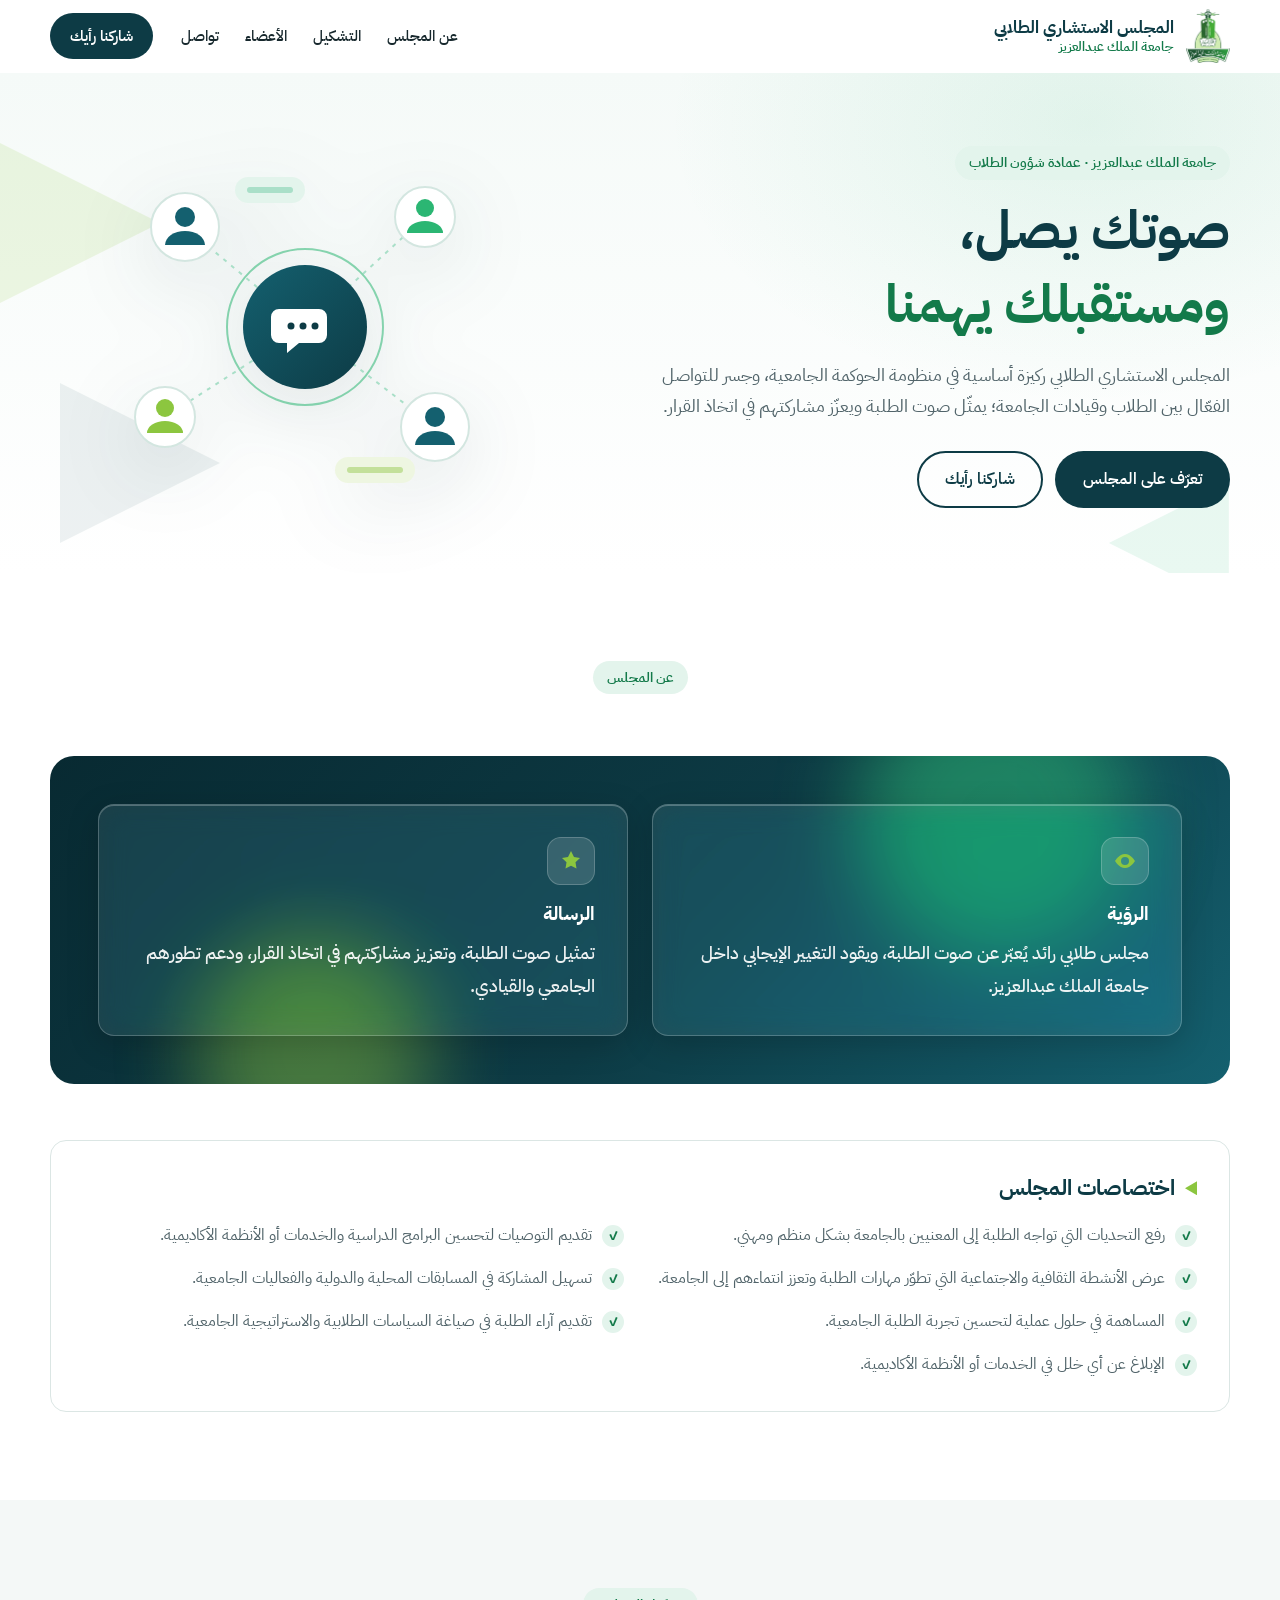
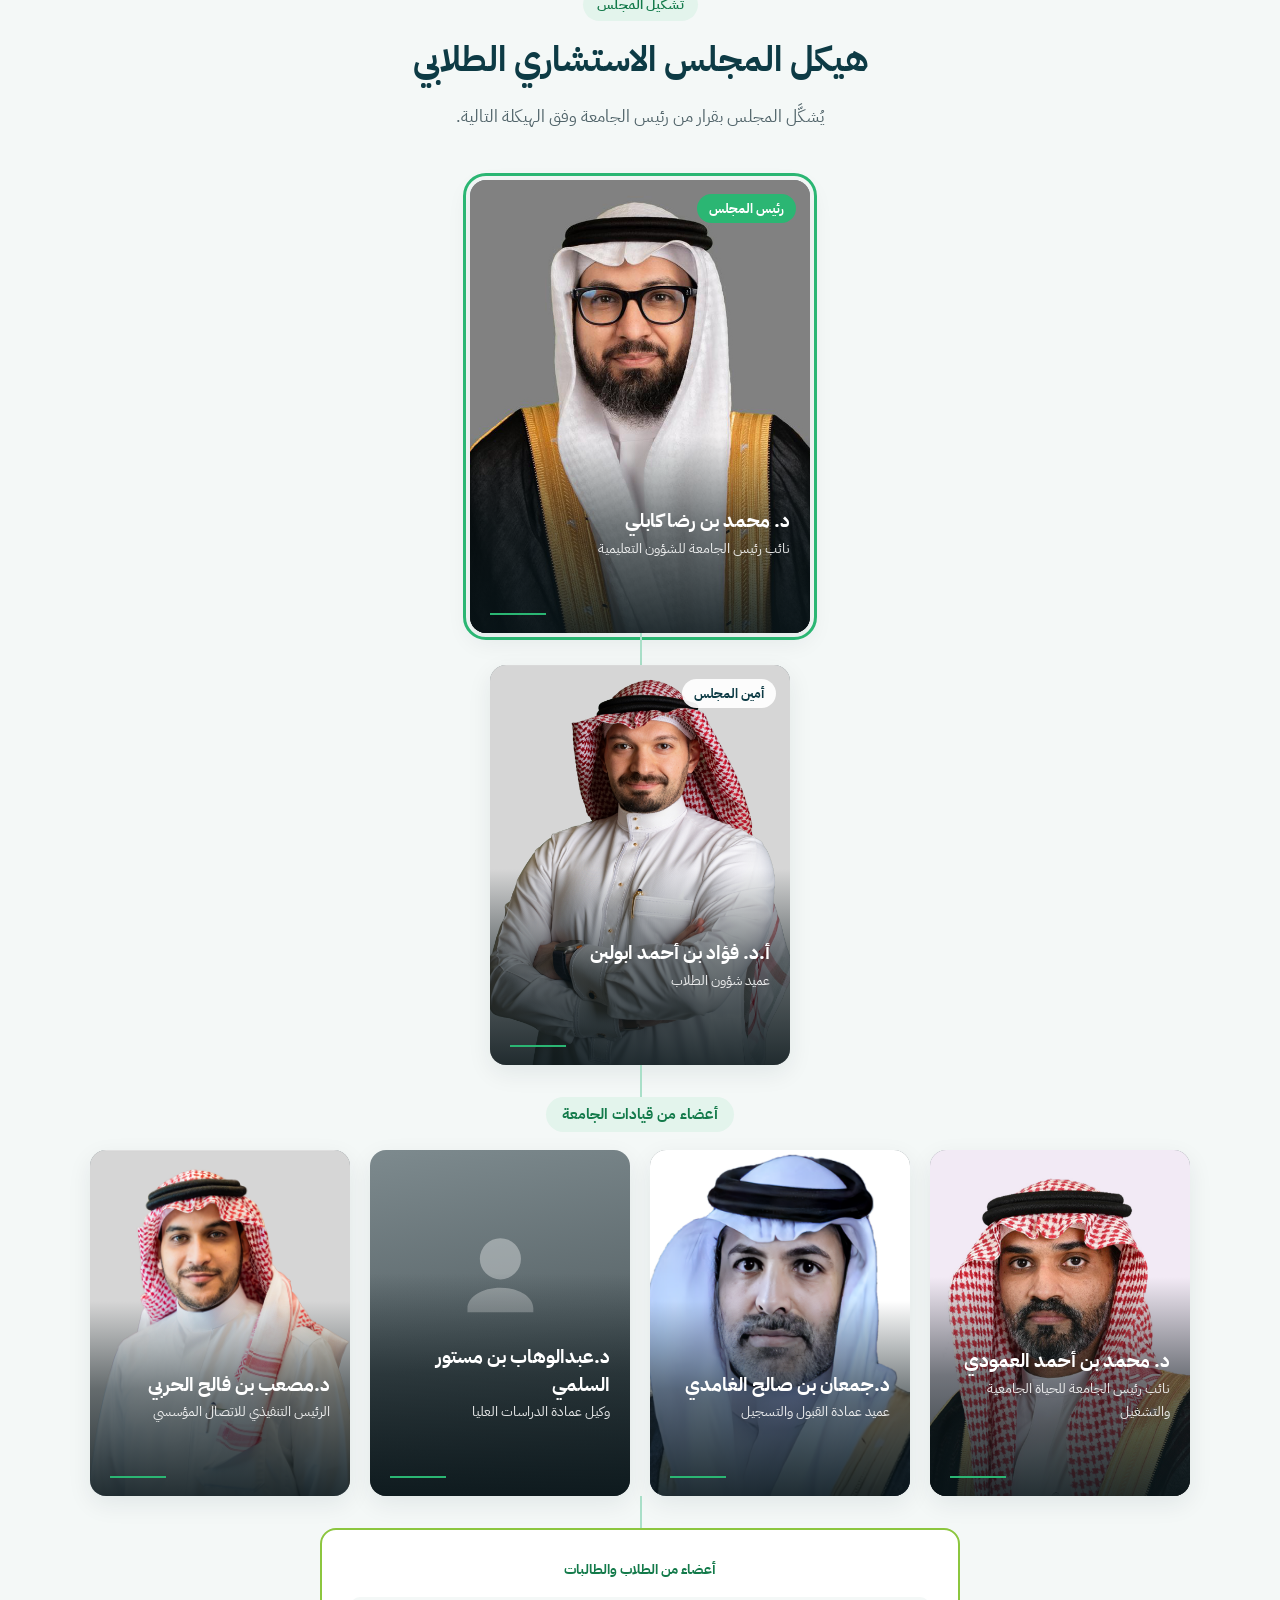
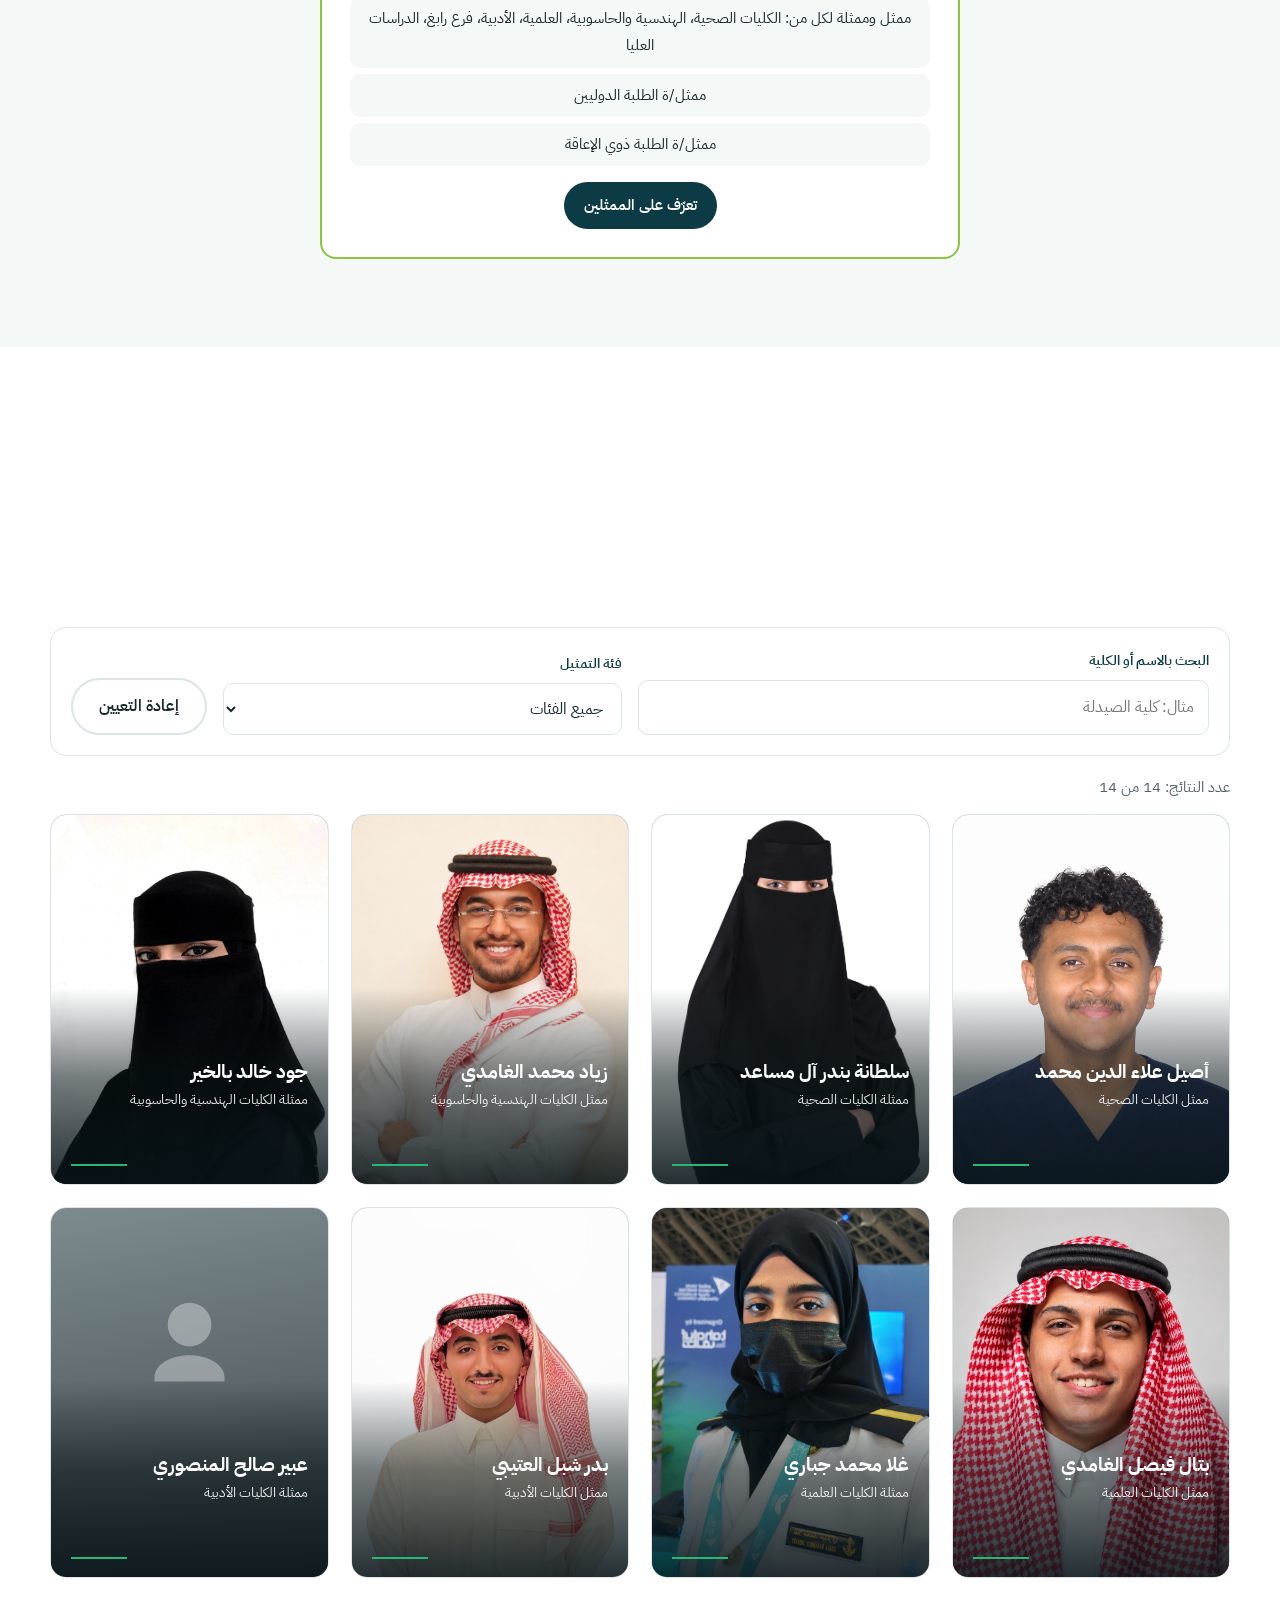
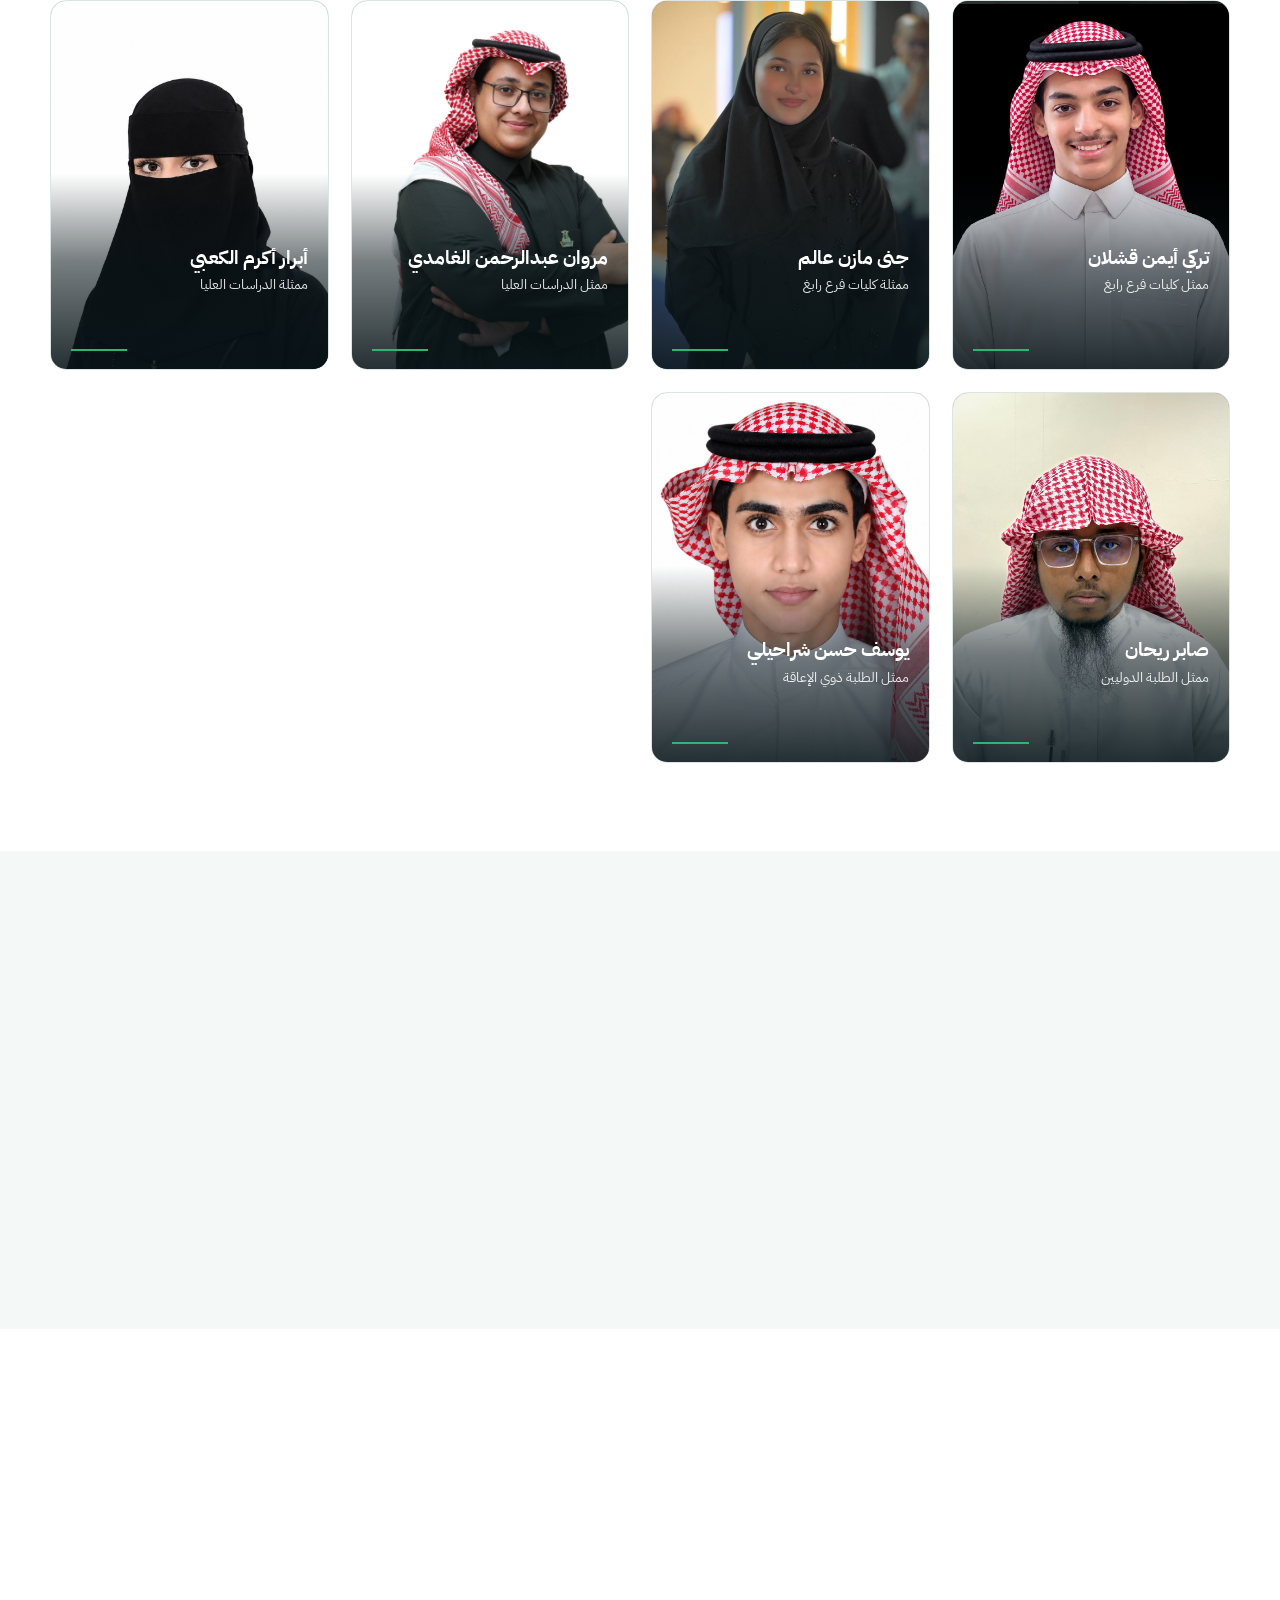
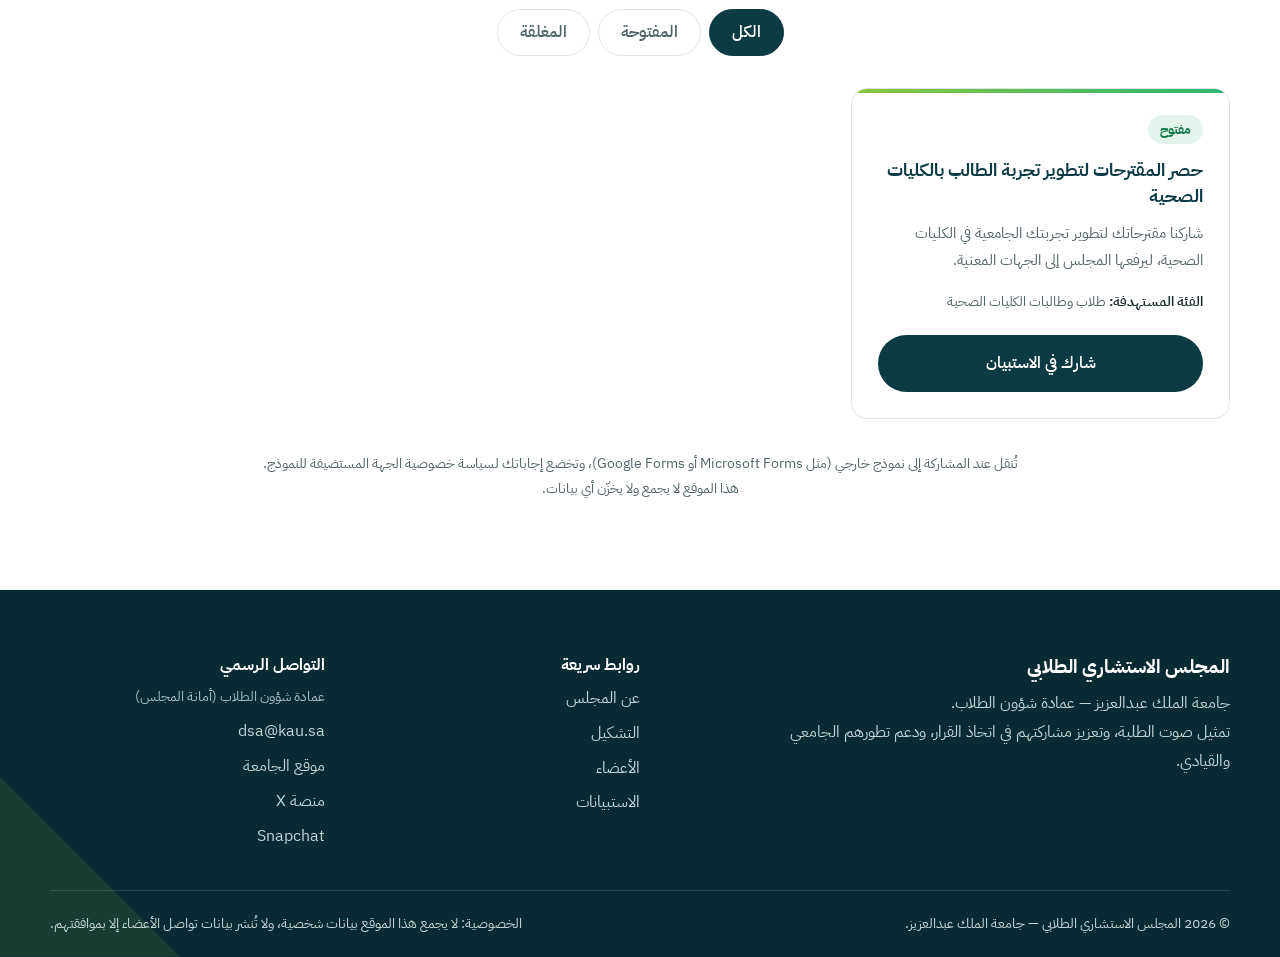
==== commit c3b46f4e: "Add files via upload" ====
--- a/index.html
+++ b/index.html
@@ -320,6 +320,7 @@
 
   <!-- ترتيب التحميل مهم: البيانات أولًا ثم التفاعلات -->
   <script src="data.js"></script>
+  <script src="common.js"></script>
   <script src="script.js"></script>
 </body>
 </html>
--- a/style.css
+++ b/style.css
@@ -159,16 +159,6 @@
 .float-b { animation: floatY 7s ease-in-out infinite reverse; }
 @keyframes floatY { 0%, 100% { transform: translateY(0); } 50% { transform: translateY(-8px); } }
 
-.hero-stats {
-  list-style: none; margin: 48px 0 0; padding: 0;
-  display: grid; grid-template-columns: repeat(4, 1fr);
-  background: var(--primary); border-radius: var(--radius); overflow: hidden; box-shadow: var(--shadow-lg);
-}
-.hero-stats li { padding: 22px 16px; text-align: center; color: #cfe3e2; position: relative; }
-.hero-stats li + li::before { content: ""; position: absolute; right: 0; top: 22%; bottom: 22%; width: 1px; background: rgba(255, 255, 255, .15); }
-.hero-stats strong { display: block; font-size: 1.7rem; color: #fff; line-height: 1.3; }
-.hero-stats span { font-size: .9rem; }
-
 /* ---------- 6. الأقسام العامة ---------- */
 .section { padding: 88px 0; }
 .section-alt { background: var(--bg-alt); }
@@ -192,18 +182,33 @@
   background: var(--green-soft); color: var(--green-dark); font-size: .78rem; display: grid; place-items: center; font-weight: 700;
 }
 
-/* ---------- 7. عن المجلس ---------- */
-.vm-grid { display: grid; grid-template-columns: repeat(2, 1fr); gap: 24px; margin-bottom: 56px; }
+/* الرؤية والرسالة: بطاقات زجاجية فوق خلفية متدرجة */
+.vm-grid {
+  position: relative; isolation: isolate; overflow: hidden;
+  display: grid; grid-template-columns: repeat(2, 1fr); gap: 24px; margin-bottom: 56px;
+  padding: 48px; border-radius: calc(var(--radius) + 8px);
+  background: linear-gradient(135deg, var(--primary-dark) 0%, var(--primary) 55%, var(--primary-light) 100%);
+}
+/* أشكال ملونة خلف الزجاج تعطي إحساس العمق */
+.vm-grid::before, .vm-grid::after { content: ""; position: absolute; z-index: -1; border-radius: 50%; filter: blur(40px); }
+.vm-grid::before { width: 280px; height: 280px; top: -80px; right: 8%; background: var(--green); opacity: .55; }
+.vm-grid::after { width: 240px; height: 240px; bottom: -90px; left: 12%; background: var(--lime); opacity: .45; }
+
 .vm-card {
-  background: #fff; border: 1px solid var(--border); border-radius: var(--radius); padding: 32px;
-  transition: transform .3s var(--ease), box-shadow .3s;
-}
-.vm-card:hover { transform: translateY(-4px); box-shadow: var(--shadow); }
-.vm-card p { font-size: 1.15rem; font-weight: 500; color: var(--text); margin: 0; }
-.vm-card-dark { background: var(--primary); border-color: var(--primary); }
-.vm-card-dark h3, .vm-card-dark p { color: #fff; }
-.vm-card-dark .info-icon { background: rgba(255, 255, 255, .1); }
-.vm-card-dark .info-icon svg { fill: var(--lime); }
+  position: relative; padding: 32px; border-radius: var(--radius);
+  background: rgba(255, 255, 255, .09);
+  border: 1px solid rgba(255, 255, 255, .22);
+  box-shadow: 0 8px 32px rgba(0, 0, 0, .18), inset 0 1px 0 rgba(255, 255, 255, .25);
+  backdrop-filter: blur(14px) saturate(140%);
+  -webkit-backdrop-filter: blur(14px) saturate(140%);
+  transition: transform .3s var(--ease), background .3s, border-color .3s;
+}
+.vm-card:hover { transform: translateY(-4px); background: rgba(255, 255, 255, .14); border-color: rgba(255, 255, 255, .35); }
+.vm-card h3 { color: #fff; }
+.vm-card p { font-size: 1.15rem; font-weight: 500; color: rgba(255, 255, 255, .92); margin: 0; }
+.vm-card .info-icon { background: rgba(255, 255, 255, .14); border: 1px solid rgba(255, 255, 255, .2); }
+.vm-card .info-icon svg { fill: var(--lime); }
+
 
 .panel-wide { background: #fff; border: 1px solid var(--border); border-radius: var(--radius); padding: 32px; }
 
@@ -236,8 +241,23 @@
 .portrait-text::after {
   content: ""; display: block; width: 56px; height: 2px; margin: 12px auto 0 0; background: var(--green);
 }
-
-/* ---------- الهيكل ---------- */
+.portrait.is-bare .portrait-fallback { inset: 0; }
+
+/* «عرض الملف ←»: تظهر عند تمرير الماوس، ودائمًا في الجوال */
+.portrait-cta {
+  display: inline-block; margin-top: 10px; padding: 4px 12px; border-radius: 999px;
+  background: var(--green); color: #fff; font-size: .8rem; font-weight: 700;
+  opacity: 0; transform: translateY(6px); transition: opacity .3s, transform .3s var(--ease);
+}
+.is-link:hover .portrait-cta, .is-link:focus-visible .portrait-cta { opacity: 1; transform: none; }
+@media (hover: none) { .portrait-cta { opacity: 1; transform: none; } }
+
+/* البطاقات القابلة للضغط */
+.is-link { display: block; color: inherit; text-decoration: none; cursor: pointer; }
+.is-link:focus-visible { outline: 3px solid var(--green); outline-offset: 4px; }
+.is-link:hover .portrait img { transform: scale(1.07); }
+
+/* ---------- 9. الهيكل ---------- */
 .org { display: grid; gap: 32px; }
 .org > *:not(:last-child) { position: relative; }
 .org > *:not(:last-child)::after {
@@ -249,7 +269,6 @@
   transition: transform .3s var(--ease), box-shadow .3s;
 }
 .org-card:hover { transform: translateY(-4px); box-shadow: var(--shadow-lg); }
-.org-card:hover .portrait img { transform: scale(1.04); }
 .org-top { max-width: 340px; outline: 3px solid var(--green); outline-offset: 4px; }
 .org-top .portrait-label { background: var(--green); color: #fff; }
 
@@ -272,8 +291,7 @@
 .seat-list li { background: var(--bg-alt); border-radius: var(--radius-sm); padding: 8px 12px; font-size: .95rem; }
 .org-students .btn { margin-top: 16px; }
 
-
-/* ---------- 9. الأعضاء ---------- */
+/* ---------- 10. الأعضاء ---------- */
 .filters {
   display: grid; grid-template-columns: 2fr 1.4fr auto; gap: 16px; align-items: end;
   background: #fff; padding: 20px; border-radius: var(--radius); border: 1px solid var(--border);
@@ -297,10 +315,8 @@
   animation: fadeUp .4s var(--ease) both;
 }
 .member-card:hover { transform: translateY(-4px); box-shadow: var(--shadow); }
-.member-card:hover .portrait img { transform: scale(1.04); }
 .member-card .portrait { border-radius: 0; }
 
-.member-contact { margin-top: auto; padding: 12px; display: flex; gap: 8px; justify-content: center; flex-wrap: wrap; }
 .contact-btn {
   flex: 1 1 0; min-width: 88px; display: inline-flex; align-items: center; justify-content: center; gap: 6px;
   padding: 9px 12px; border-radius: var(--radius-sm); font-size: .9rem; font-weight: 600; text-decoration: none;
@@ -309,13 +325,12 @@
 .contact-btn svg { width: 16px; height: 16px; fill: currentColor; }
 .contact-btn:hover { background: var(--primary); color: #fff; border-color: var(--primary); }
 .contact-btn.whatsapp { color: #12784a; }
-.contact-btn.whatsapp:hover { background: hsl(153, 74%, 27%); color: #fff; border-color: #12784a; }
-.no-contact { font-size: .85rem; color: var(--text-muted); background: var(--bg-alt); padding: 8px 12px; border-radius: var(--radius-sm); width: 100%; margin: 0; }
+.contact-btn.whatsapp:hover { background: #12784a; color: #fff; border-color: #12784a; }
 
 .empty-state { text-align: center; padding: 40px 20px; color: var(--text-muted); background: #fff; border: 1px dashed var(--border); border-radius: var(--radius); }
 .empty-state p { margin: 0; }
 
-/* ---------- 10. التواصل ---------- */
+/* ---------- 11. التواصل ---------- */
 .contact-grid { display: grid; grid-template-columns: 1.2fr .8fr; gap: 48px; align-items: center; }
 .contact-text h2 { font-size: clamp(1.6rem, 3vw, 2.1rem); }
 .mini-steps { padding-right: 22px; margin: 0 0 18px; }
@@ -337,7 +352,7 @@
 .contact-card .btn-primary:hover { background: #a0d65a; }
 .form-hint { margin: 12px 0 0; min-height: 1.5em; font-size: .9rem; color: #e9f6dc; position: relative; }
 
-/* ---------- 11. الاستبيانات ---------- */
+/* ---------- 12. الاستبيانات ---------- */
 .survey-tabs { display: flex; justify-content: center; gap: 8px; margin-bottom: 32px; flex-wrap: wrap; }
 .tab {
   font: inherit; font-weight: 600; padding: 8px 22px; border-radius: 999px; cursor: pointer;
@@ -368,7 +383,7 @@
 
 .privacy-note { margin: 32px auto 0; max-width: 760px; text-align: center; font-size: .88rem; color: var(--text-muted); }
 
-/* ---------- 12. التذييل ---------- */
+/* ---------- 13. التذييل ---------- */
 .site-footer { position: relative; overflow: hidden; background: var(--primary-dark); color: #c3d6d6; padding: 64px 0 0; }
 .site-footer::before {
   content: ""; position: absolute; left: 0; bottom: 0; width: 180px; height: 180px;
@@ -385,7 +400,7 @@
 .footer-bottom { position: relative; border-top: 1px solid rgba(255, 255, 255, .12); padding: 20px 0; display: flex; justify-content: space-between; gap: 16px; flex-wrap: wrap; font-size: .88rem; }
 .footer-bottom p { margin: 0; }
 
-/* ---------- 13. النافذة المنبثقة وزر الأعلى ---------- */
+/* ---------- 14. النافذة المنبثقة وزر الأعلى ---------- */
 .modal { position: fixed; inset: 0; z-index: 300; display: grid; place-items: center; padding: 16px; }
 .modal[hidden] { display: none; }
 .modal-backdrop { position: absolute; inset: 0; background: rgba(8, 30, 36, .55); animation: fadeIn .2s both; }
@@ -403,7 +418,42 @@
 .back-to-top.is-visible { opacity: 1; visibility: visible; transform: none; }
 .back-to-top:hover { background: var(--primary-light); }
 
-/* ---------- 14. الحركات ---------- */
+/* ---------- 15. صفحة الملف الشخصي ---------- */
+.profile-page { padding: 32px 0 88px; background: linear-gradient(180deg, var(--bg-alt) 0%, var(--bg) 320px); }
+.breadcrumb { display: flex; flex-wrap: wrap; gap: 8px; font-size: .9rem; color: var(--text-muted); margin-bottom: 28px; }
+.breadcrumb a { color: var(--text-muted); text-decoration: none; }
+.breadcrumb a:hover { color: var(--primary); text-decoration: underline; }
+.breadcrumb [aria-current] { color: var(--primary); font-weight: 600; }
+
+.profile-layout { display: grid; grid-template-columns: 340px 1fr; gap: 48px; align-items: start; }
+.profile-photo { position: sticky; top: calc(var(--header-h) + 24px); }
+.profile-photo .portrait { box-shadow: var(--shadow-lg); }
+.profile-body h1 { font-size: clamp(1.7rem, 3.4vw, 2.4rem); margin-bottom: 4px; }
+.profile-title { font-size: 1.15rem; color: var(--green-dark); font-weight: 600; margin-bottom: 8px; }
+
+.profile-block { margin-top: 28px; padding-top: 24px; border-top: 1px solid var(--border); }
+.profile-block h2 { font-size: 1.1rem; margin-bottom: 12px; display: flex; align-items: center; gap: 10px; }
+.profile-block h2::before { content: ""; width: 10px; height: 12px; background: var(--lime); clip-path: polygon(100% 0, 0 50%, 100% 100%); }
+.profile-bio { font-size: 1.05rem; color: var(--text); margin: 0; }
+.profile-cat { font-weight: 700; color: var(--primary); margin-bottom: 10px; }
+.chip-list { list-style: none; padding: 0; margin: 0; display: flex; flex-wrap: wrap; gap: 8px; }
+.chip-list li { background: var(--green-soft); color: var(--green-dark); padding: 4px 14px; border-radius: 999px; font-size: .9rem; font-weight: 500; }
+.profile-contact { display: flex; flex-wrap: wrap; gap: 10px; }
+.profile-contact .contact-btn { flex: 0 0 auto; padding: 10px 18px; }
+.profile-actions { display: flex; flex-wrap: wrap; gap: 12px; margin-top: 32px; }
+
+.profile-nav { display: grid; grid-template-columns: 1fr 1fr; gap: 16px; margin-top: 56px; }
+.profile-nav-link {
+  display: block; padding: 18px 22px; border: 1px solid var(--border); border-radius: var(--radius);
+  background: #fff; text-decoration: none; color: var(--primary); transition: border-color .2s, box-shadow .2s, transform .2s;
+}
+.profile-nav-link:last-child { text-align: left; }
+.profile-nav-link:hover { border-color: var(--mint); box-shadow: var(--shadow); transform: translateY(-2px); }
+.profile-nav-link strong { display: block; margin-top: 2px; }
+
+.profile-missing { text-align: center; padding: 80px 0; }
+
+/* ---------- 16. الحركات ---------- */
 .reveal { opacity: 0; transform: translateY(24px); transition: opacity .7s var(--ease), transform .7s var(--ease); }
 .reveal.is-visible { opacity: 1; transform: none; }
 .no-js .reveal { opacity: 1; transform: none; }
@@ -418,7 +468,7 @@
   .reveal { opacity: 1; transform: none; }
 }
 
-/* ---------- 15. التجاوب مع الشاشات ---------- */
+/* ---------- 17. التجاوب مع الشاشات ---------- */
 @media (max-width: 1100px) {
   .nav-toggle { display: flex; }
   .main-nav {
@@ -440,11 +490,10 @@
   .hero-actions { justify-content: center; }
   .hero-visual { order: -1; }
   .hero-svg { max-width: 260px; }
-  .hero-stats { grid-template-columns: repeat(2, 1fr); }
-  .hero-stats li:nth-child(3)::before { display: none; }
-
-  .org-row-2 { grid-template-columns: 1fr; }
+
   .contact-grid { grid-template-columns: 1fr; gap: 32px; }
+  .profile-layout { grid-template-columns: 1fr; gap: 28px; }
+  .profile-photo { position: static; max-width: 320px; margin-inline: auto; width: 100%; }
   .footer-grid { grid-template-columns: 1fr 1fr; }
   .footer-about { grid-column: 1 / -1; }
 }
@@ -453,9 +502,12 @@
   .section { padding: 64px 0; }
   .vm-grid, .check-list { grid-template-columns: 1fr; }
   .vm-card, .panel-wide { padding: 24px 20px; }
+    .vm-grid { padding: 20px; gap: 16px; }
   .filters { grid-template-columns: 1fr; }
   .brand-text strong { font-size: .95rem; }
   .footer-grid { grid-template-columns: 1fr; }
   .footer-bottom { flex-direction: column; text-align: center; }
   .surveys-grid { grid-template-columns: 1fr; }
+  .profile-nav { grid-template-columns: 1fr; }
+  .profile-nav-link:last-child { text-align: right; }
 }
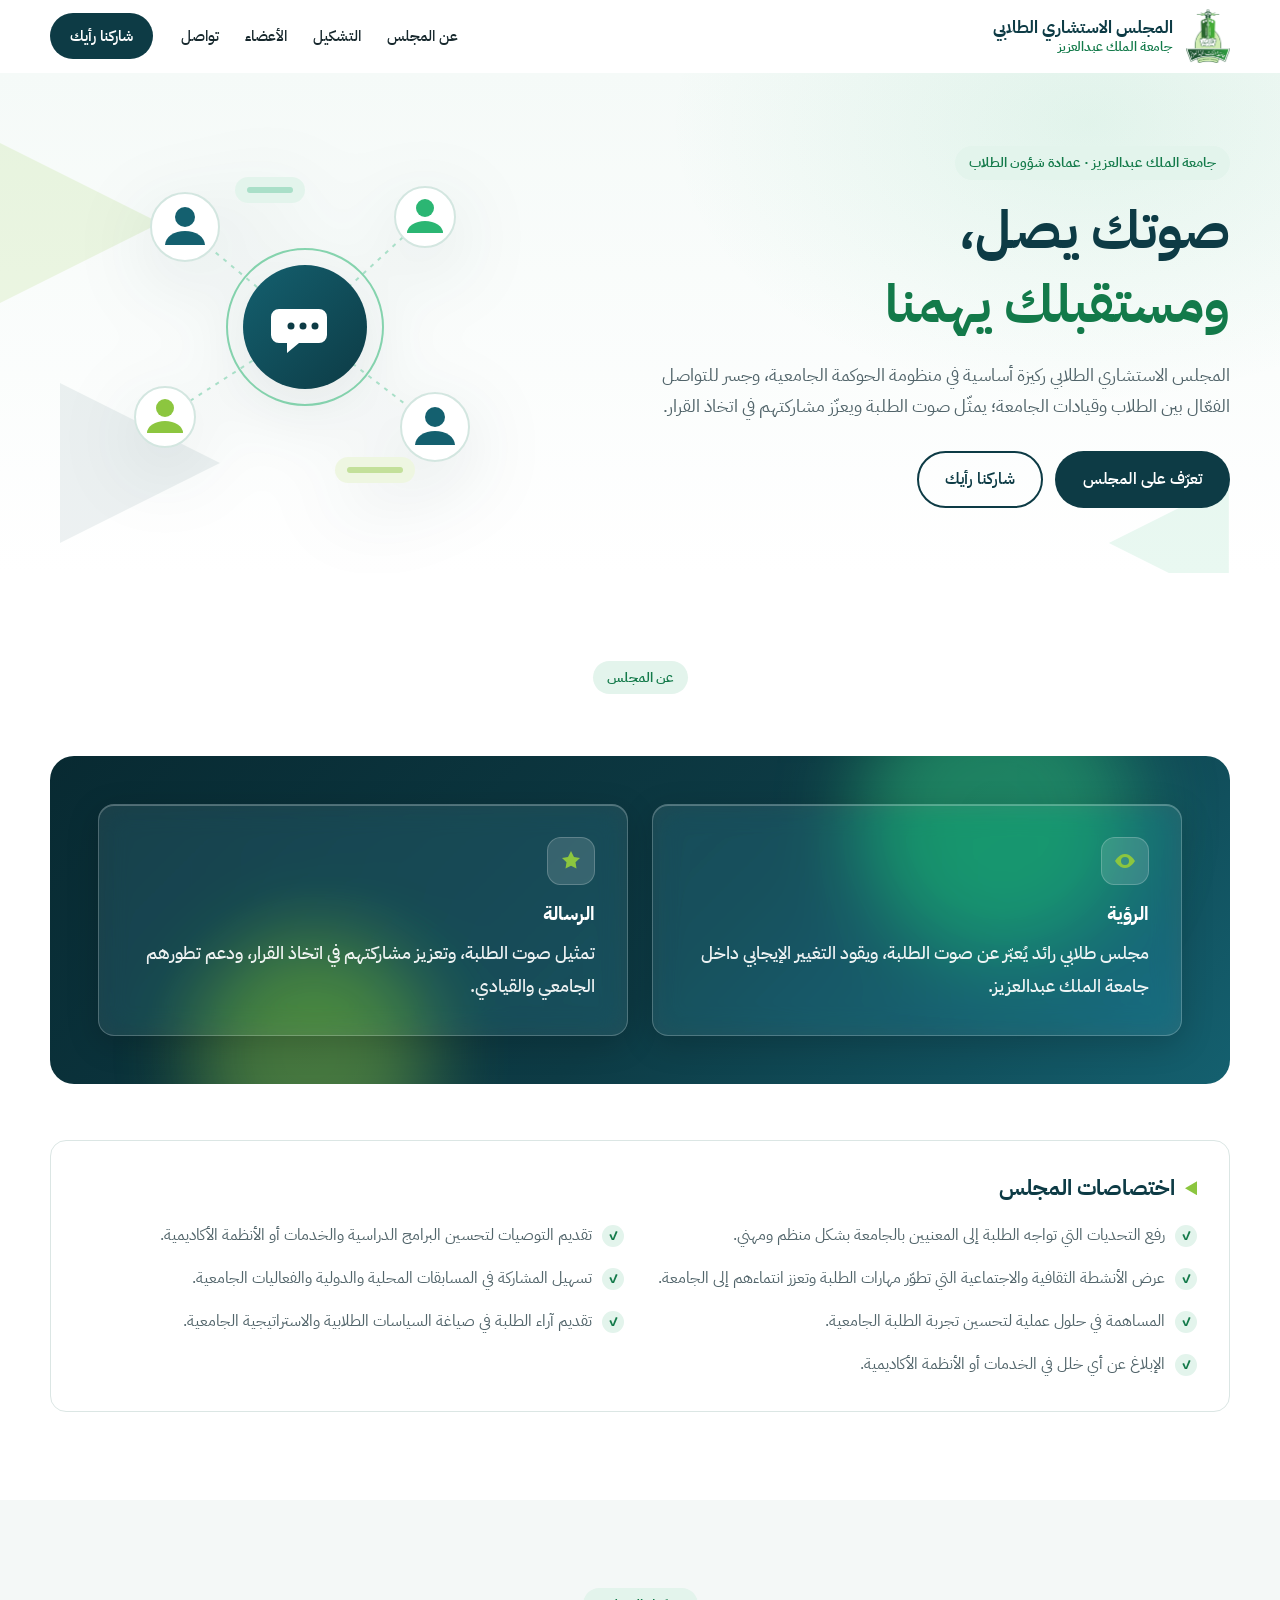
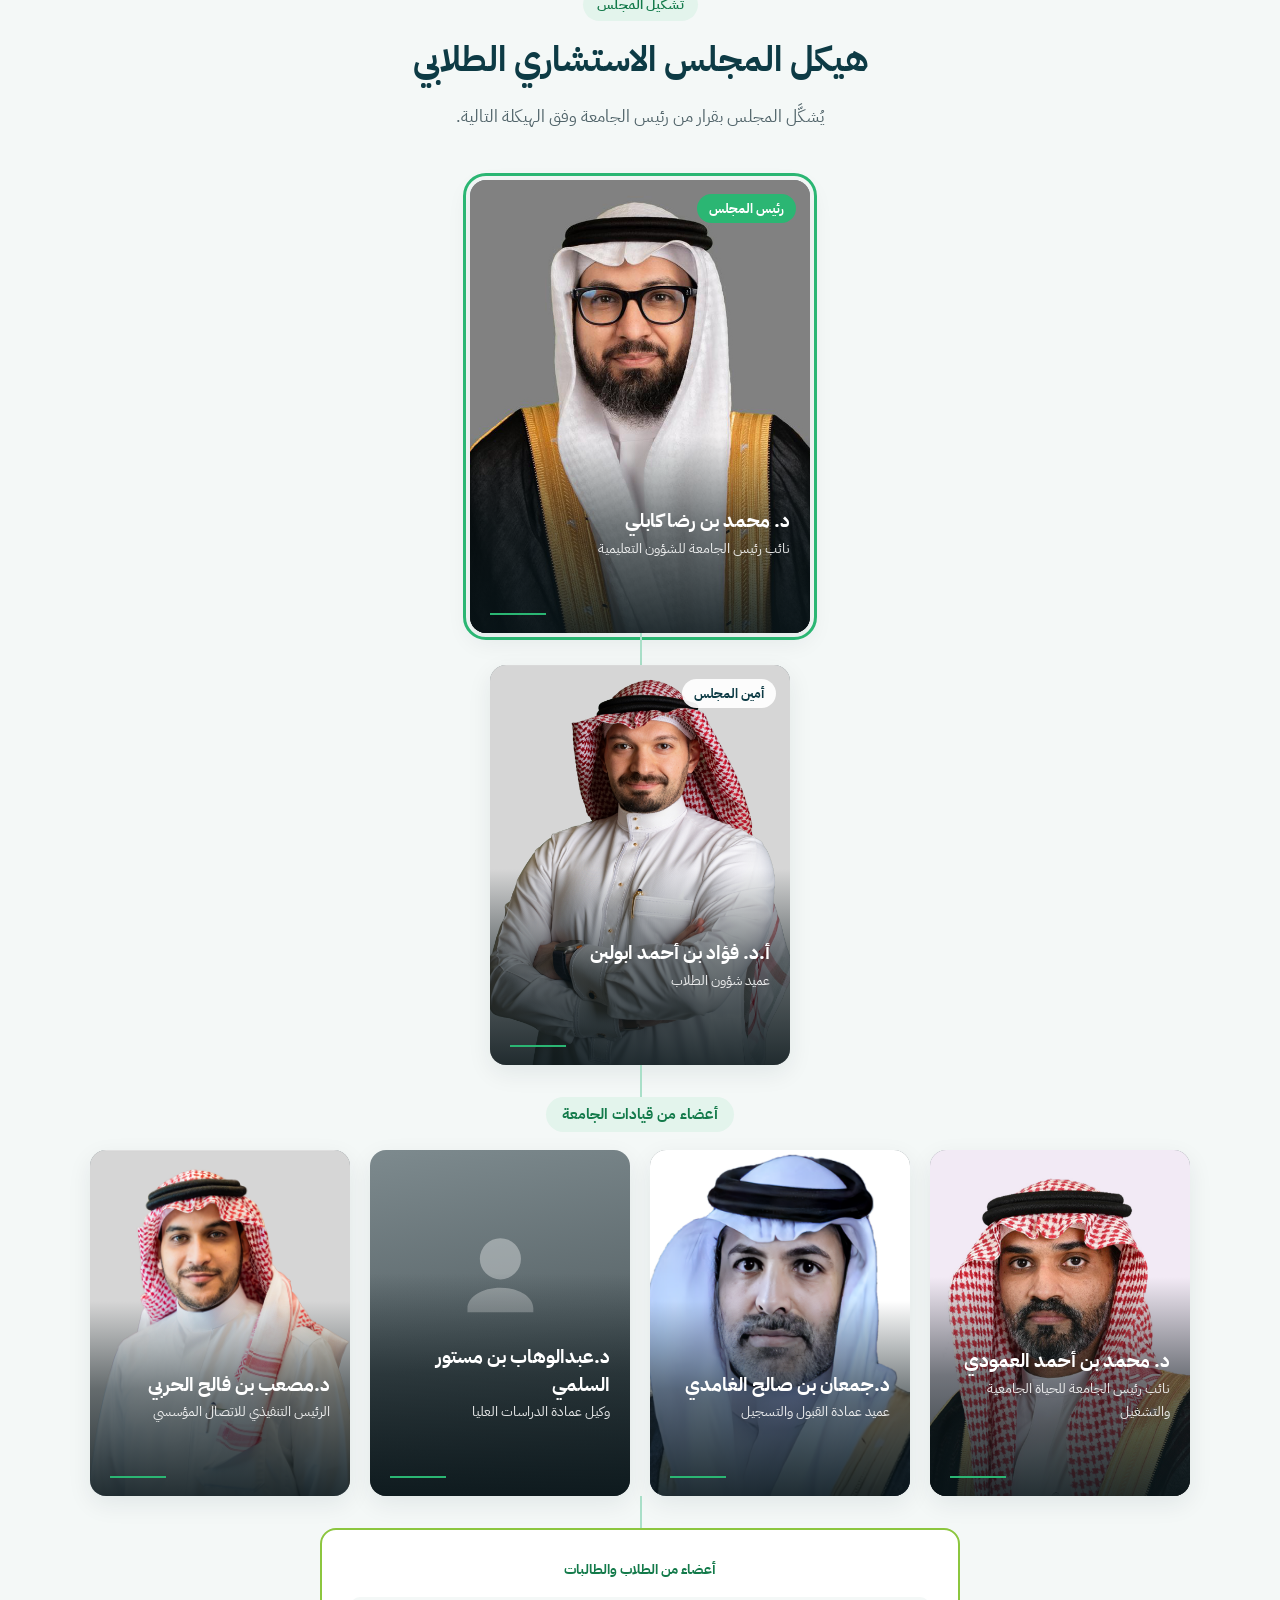
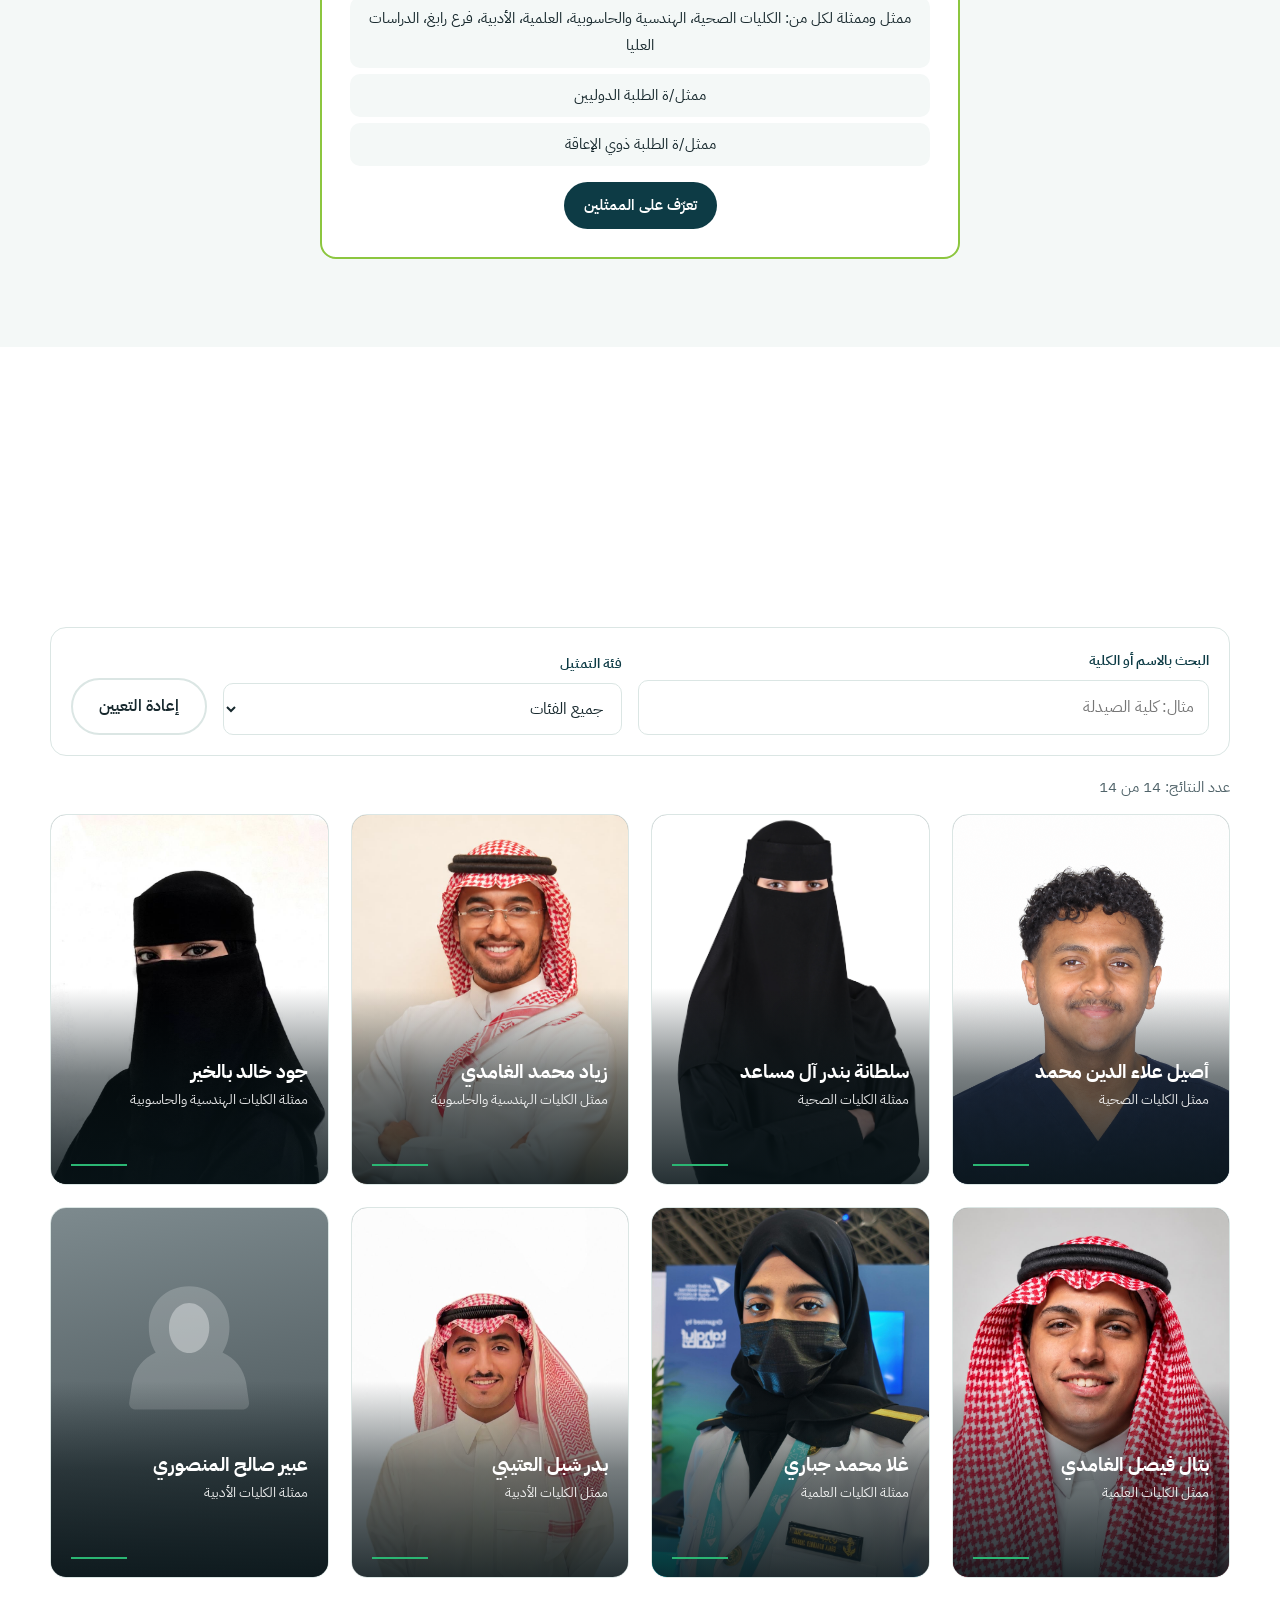
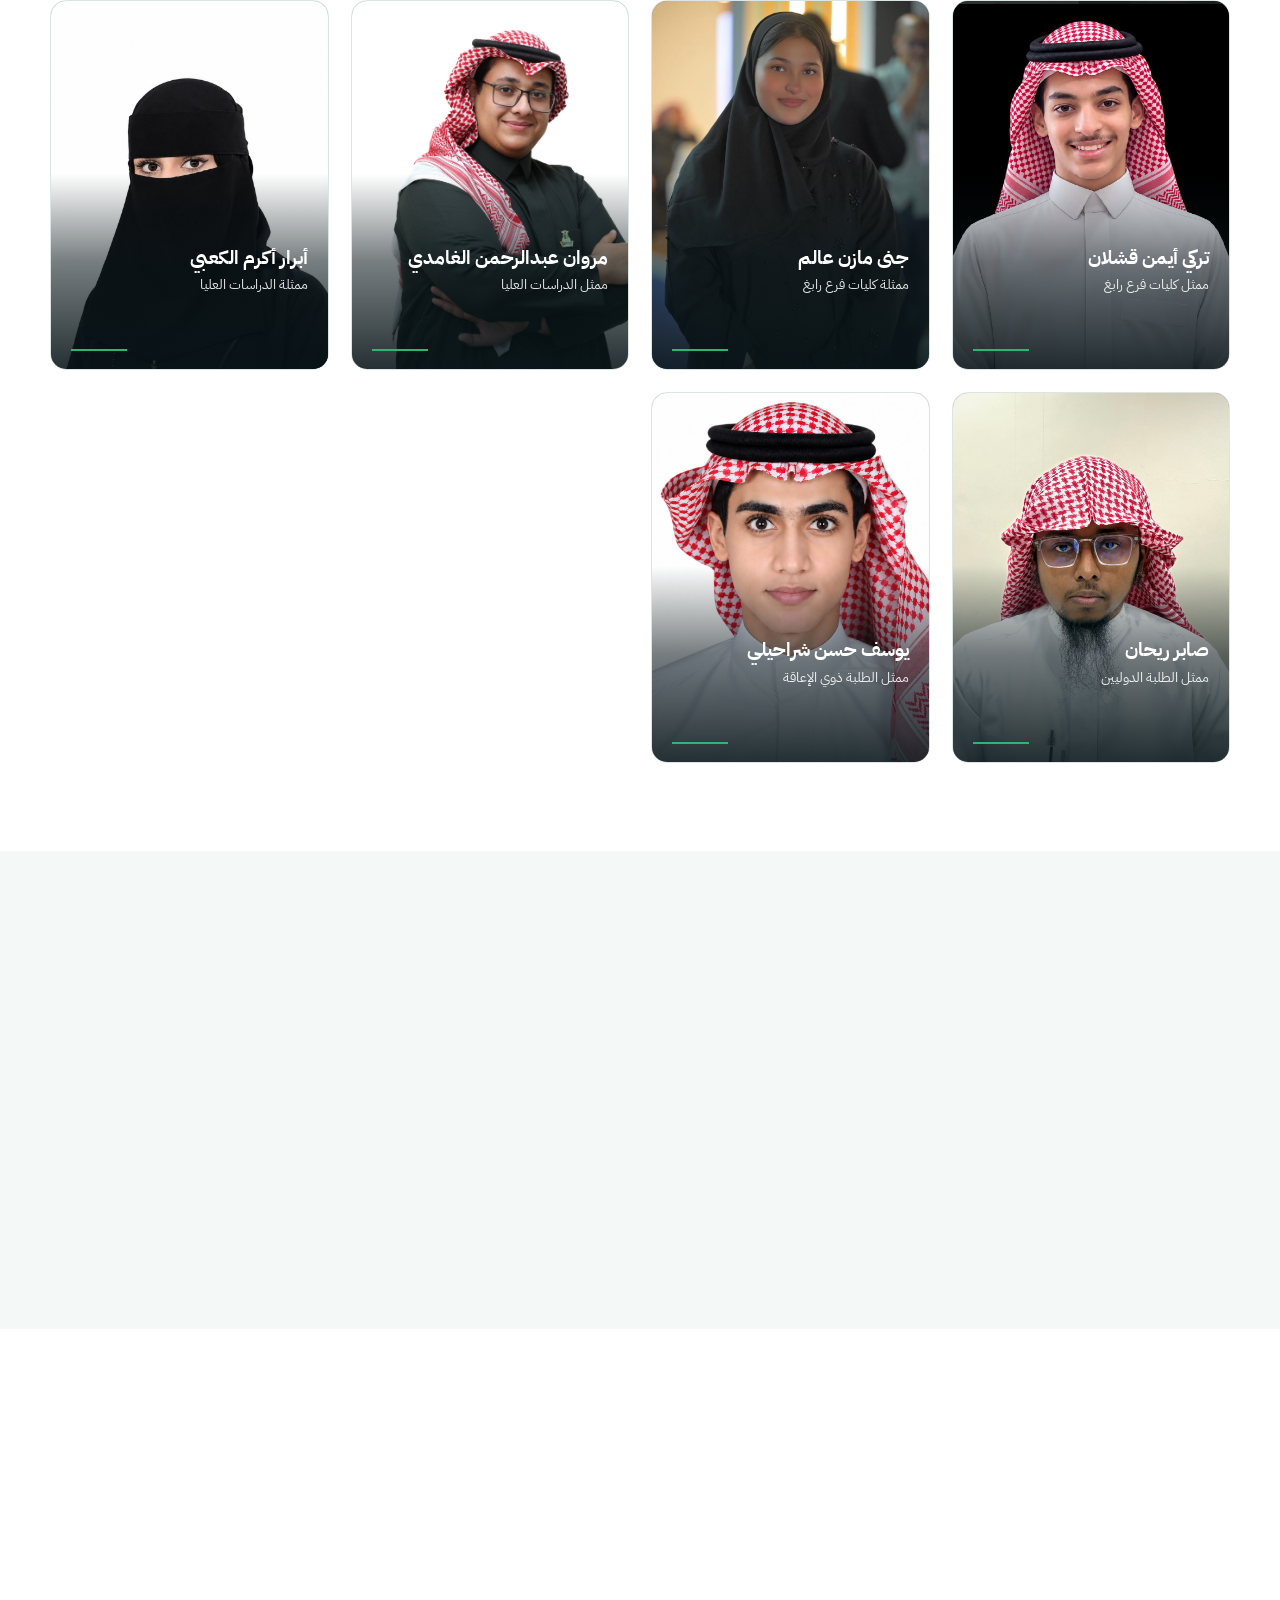
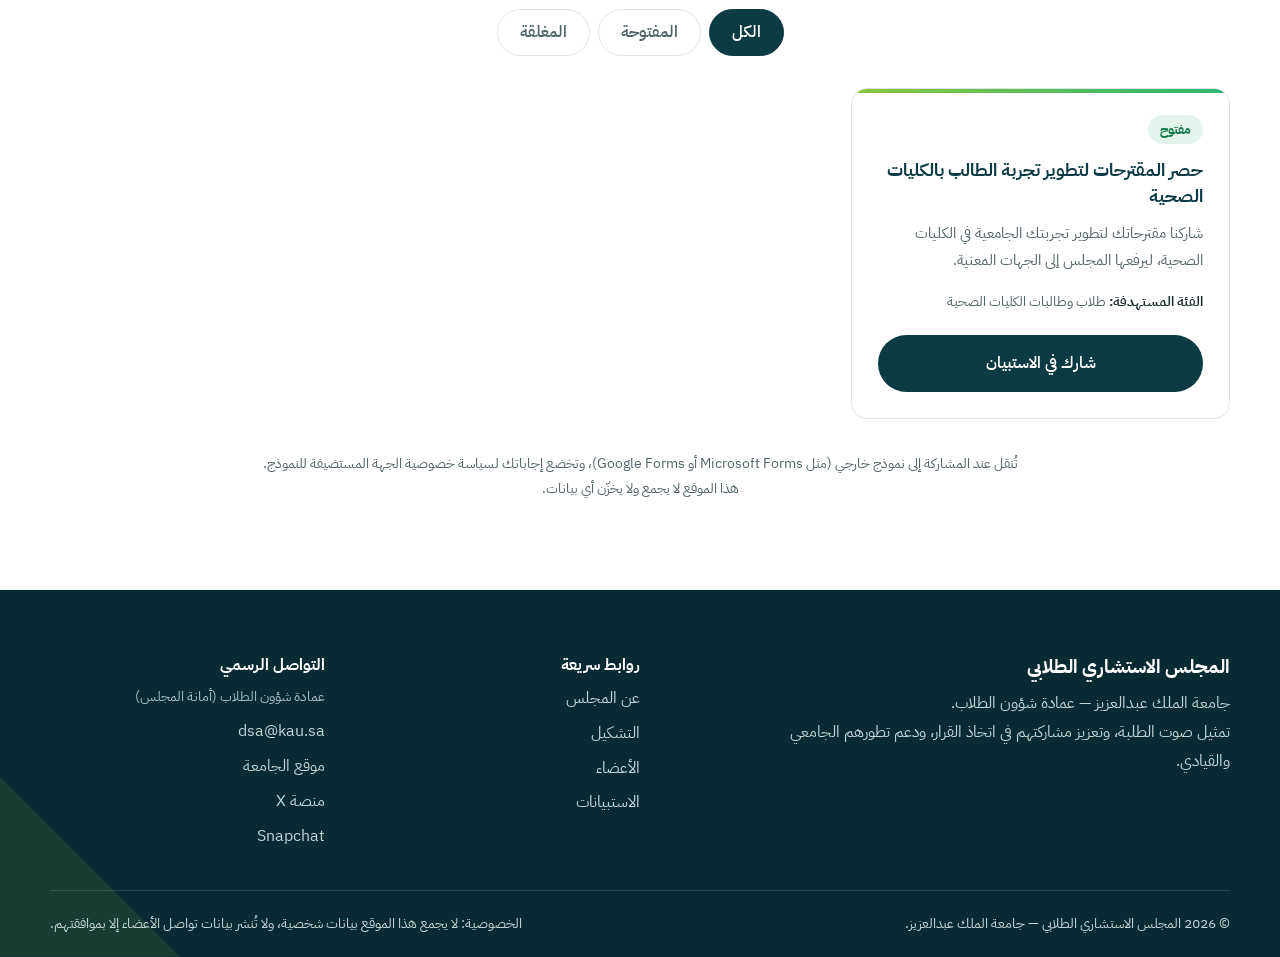
==== commit a06c0770: "Add files via upload" ====
--- a/index.html
+++ b/index.html
@@ -22,13 +22,8 @@
   <header class="site-header" id="siteHeader">
     <div class="container header-inner">
       <a href="#home" class="brand" aria-label="المجلس الاستشاري الطلابي - الصفحة الرئيسية">
-        <span class="brand-mark" id="brandMark" aria-hidden="true">
-          <svg viewBox="0 0 40 40" width="40" height="40">
-            <rect x="2" y="2" width="36" height="36" rx="10" fill="currentColor"/>
-            <path d="M11 15h12a3 3 0 0 1 3 3v5a3 3 0 0 1-3 3h-6l-4 3v-3h-2a3 3 0 0 1-3-3v-5a3 3 0 0 1 3-3z" fill="#fff"/>
-            <path d="M25 8l8 5-8 5z" fill="#8cc63f"/>
-          </svg>
-        </span>
+        <!-- يملؤه common.js بشعار الجامعة من COUNCIL_INFO.logo -->
+        <span class="brand-mark" id="brandMark" aria-hidden="true"></span>
         <span class="brand-text">
           <strong>المجلس الاستشاري الطلابي</strong>
           <small>جامعة الملك عبدالعزيز</small>
--- a/style.css
+++ b/style.css
@@ -104,7 +104,8 @@
 .header-inner { display: flex; align-items: center; justify-content: space-between; height: var(--header-h); gap: 16px; }
 
 .brand { display: flex; align-items: center; gap: 12px; text-decoration: none; color: var(--primary); flex-shrink: 0; }
-.brand-mark { display: inline-flex; color: var(--primary); }
+/* المساحة محجوزة مسبقًا بأبعاد الشعار (179×218) حتى لا يرتجّ الهيدر أثناء تحميله */
+.brand-mark { display: inline-flex; color: var(--primary); min-width: 45px; min-height: 54px; }
 .brand-mark img { height: 54px; width: auto; }
 .brand-text { display: flex; flex-direction: column; line-height: 1.3; }
 .brand-text strong { font-size: 1.05rem; color: var(--primary); }
@@ -224,6 +225,8 @@
 }
 .portrait-fallback { position: absolute; inset: 0 0 25% 0; display: grid; place-items: center; }
 .portrait-fallback svg { width: 38%; height: auto; fill: rgba(255, 255, 255, .35); }
+/* رمز العضوة المحجبة: رسمته تملأ مساحة أكبر فيحتاج حجمًا أكبر ليتوازن مع الرمز العام */
+.portrait-fallback.is-hijab svg { width: 50%; }
 .portrait-label {
   position: absolute; top: 14px; right: 14px; z-index: 1;
   padding: 3px 12px; border-radius: 999px; font-size: .8rem; font-weight: 700;
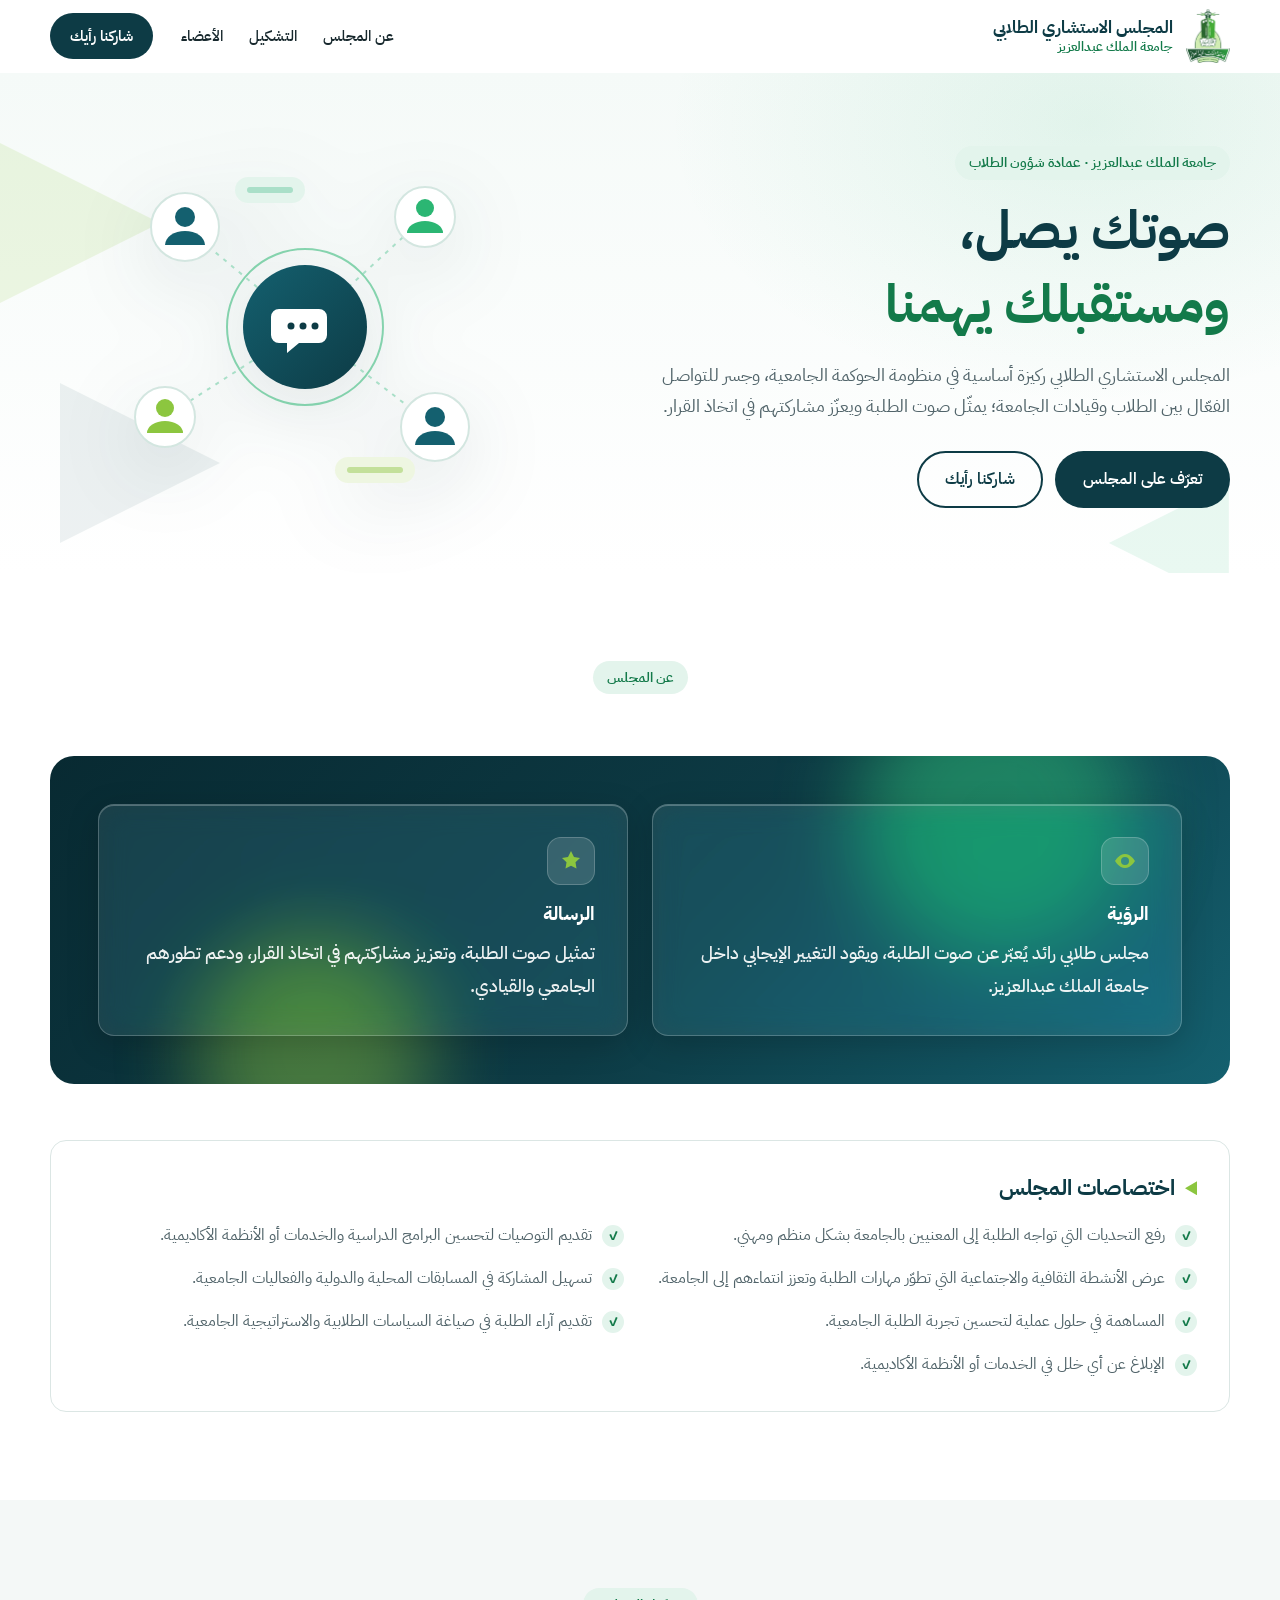
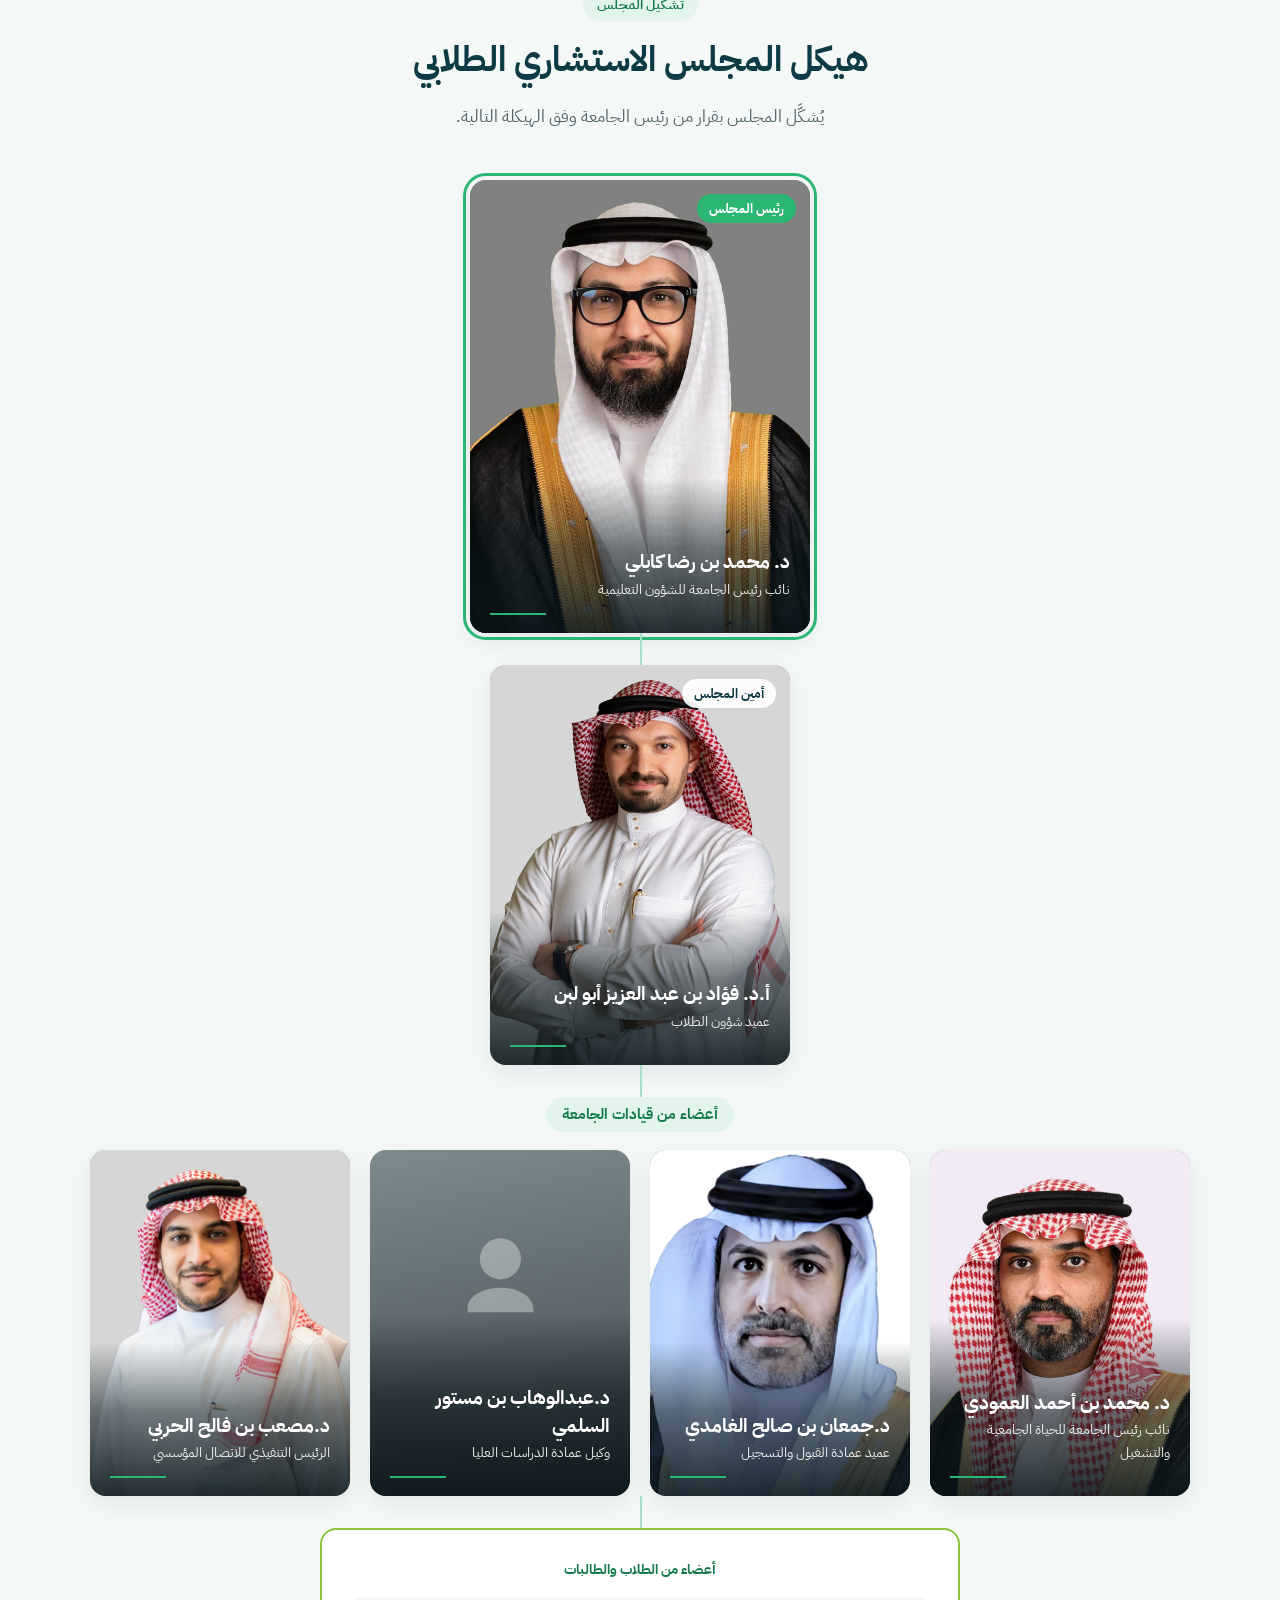
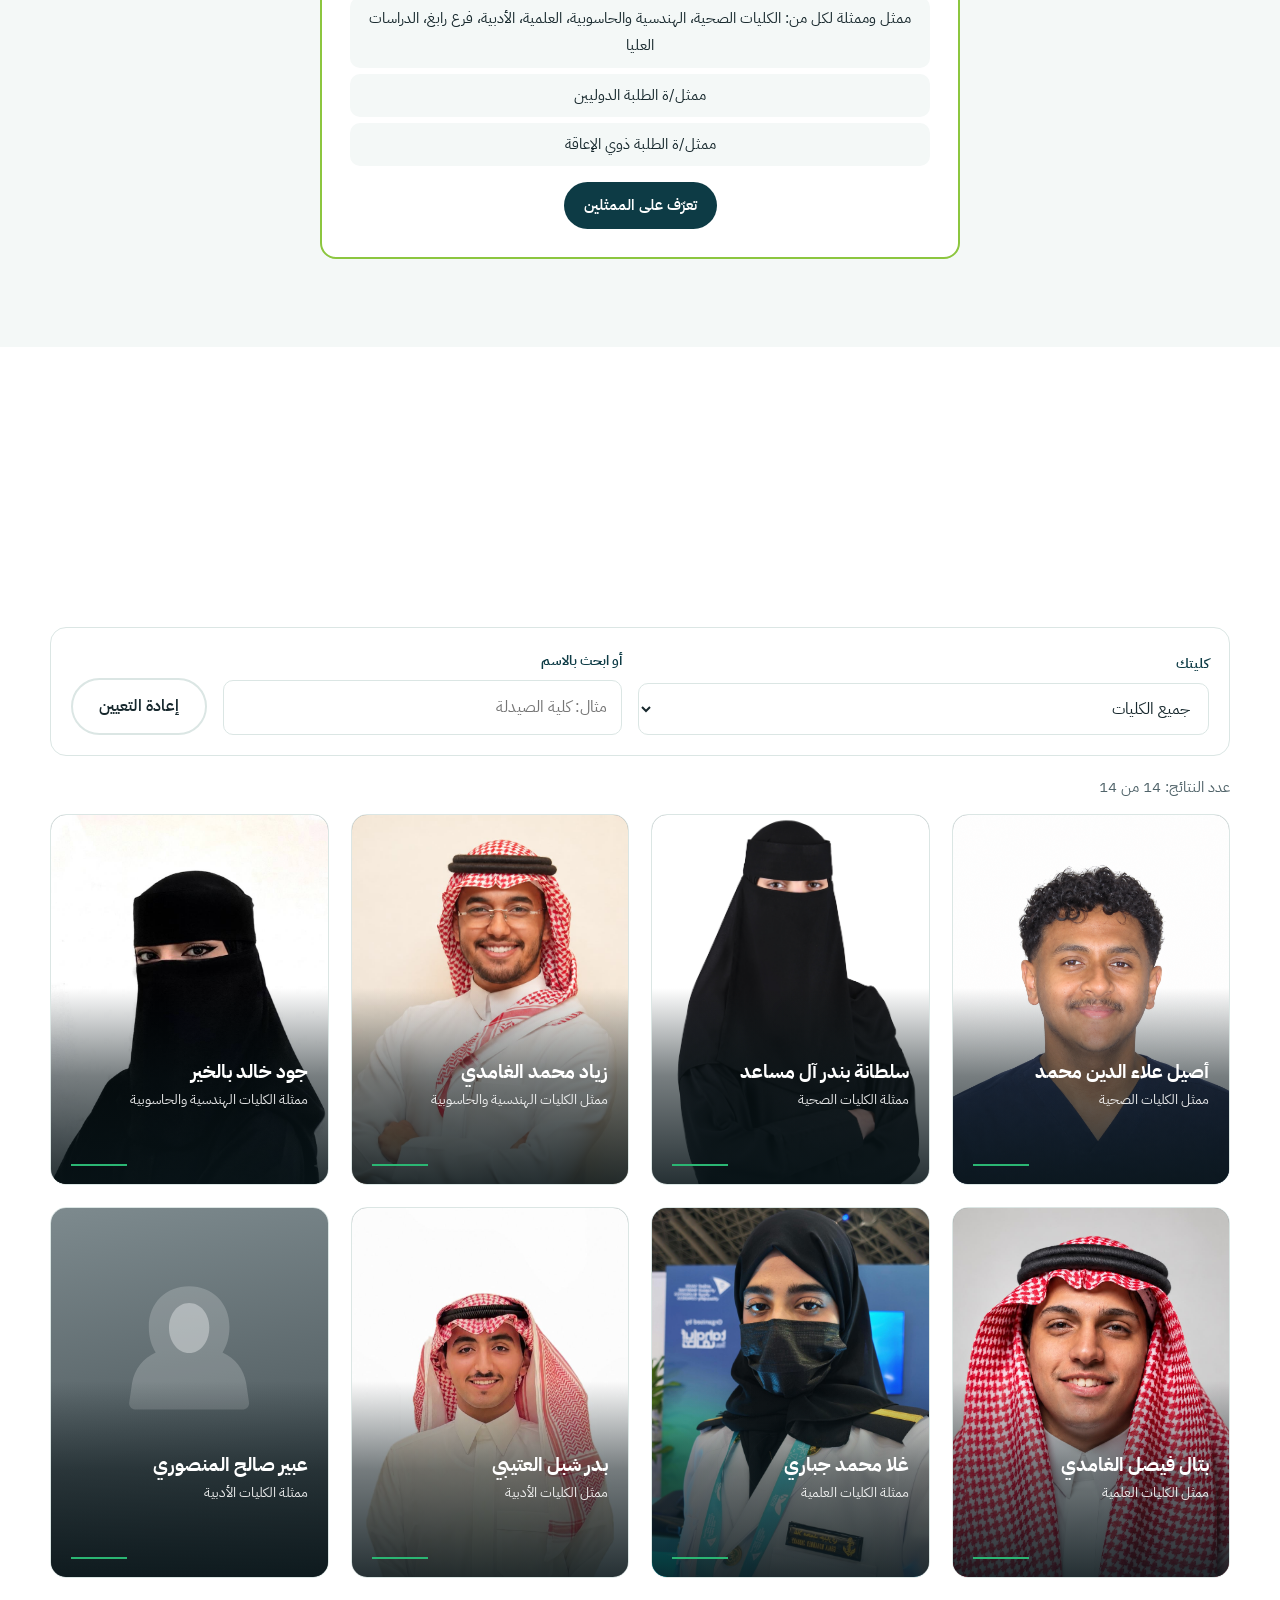
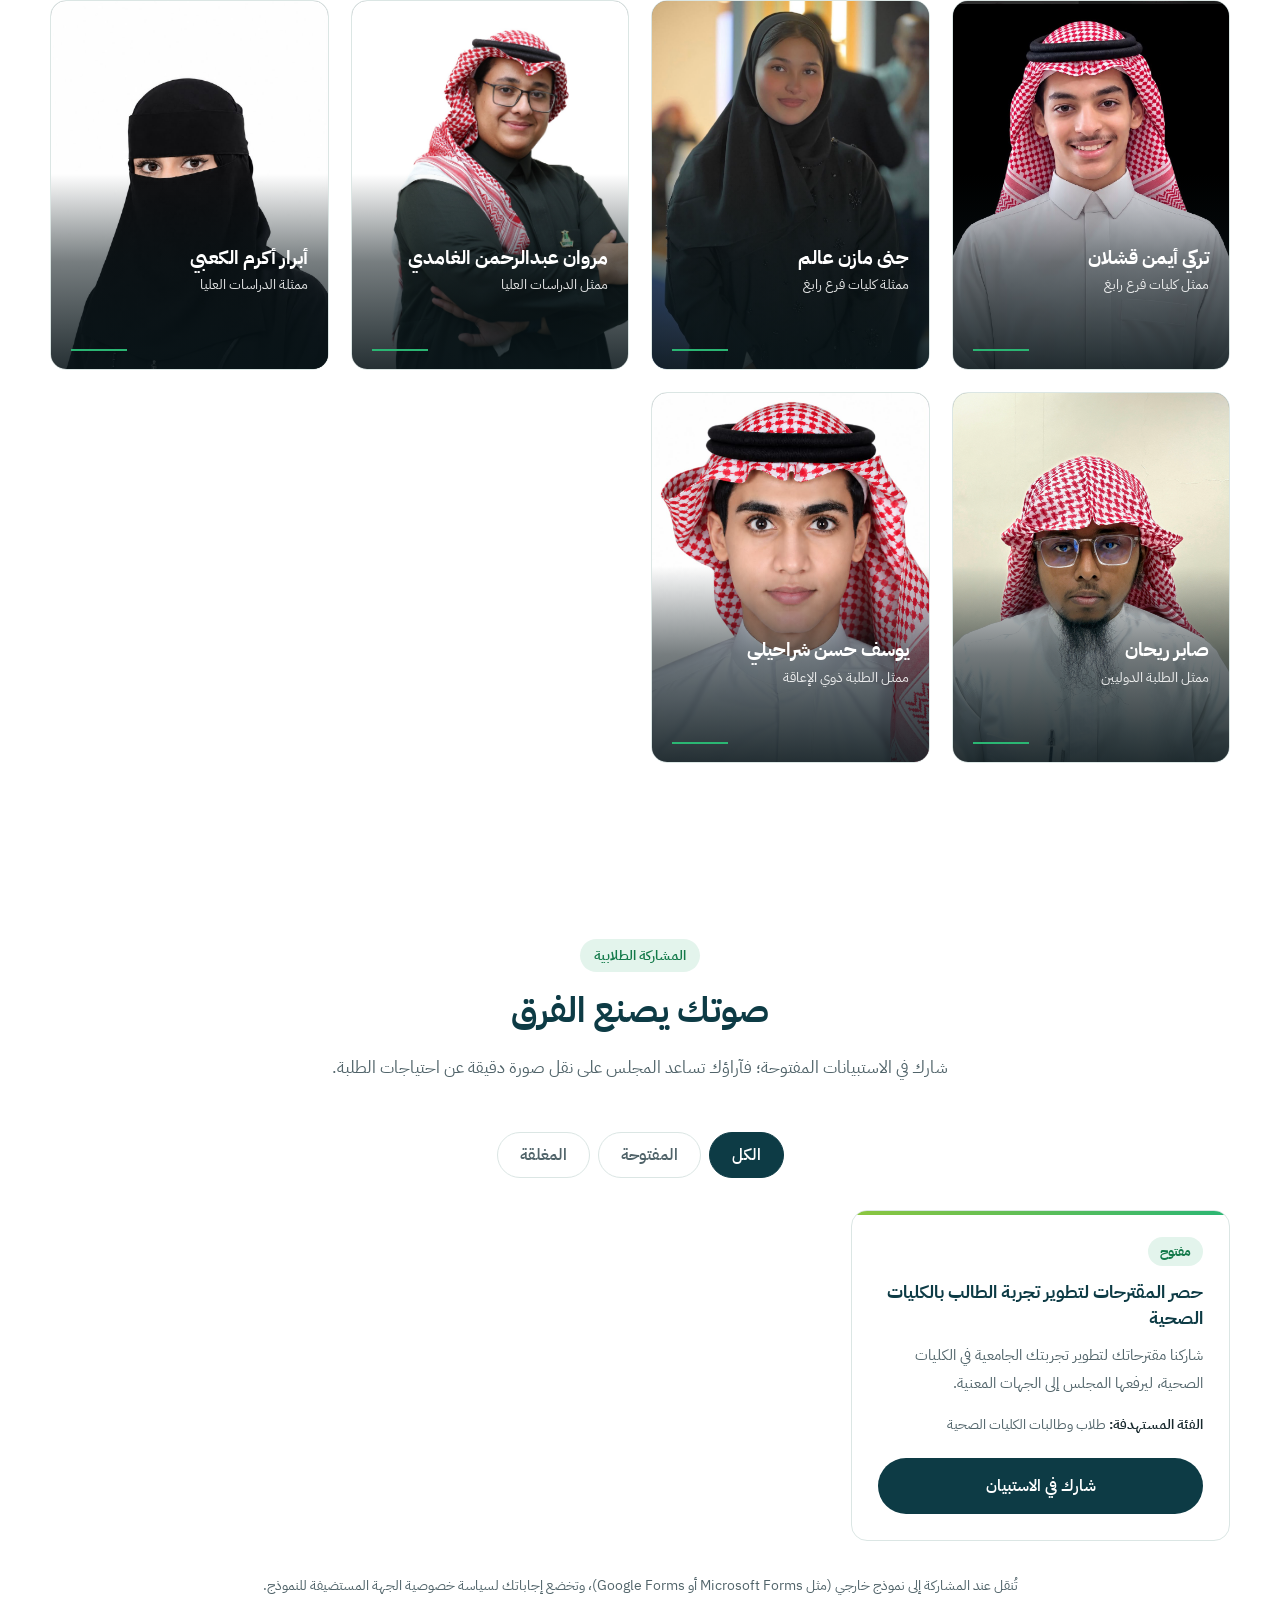
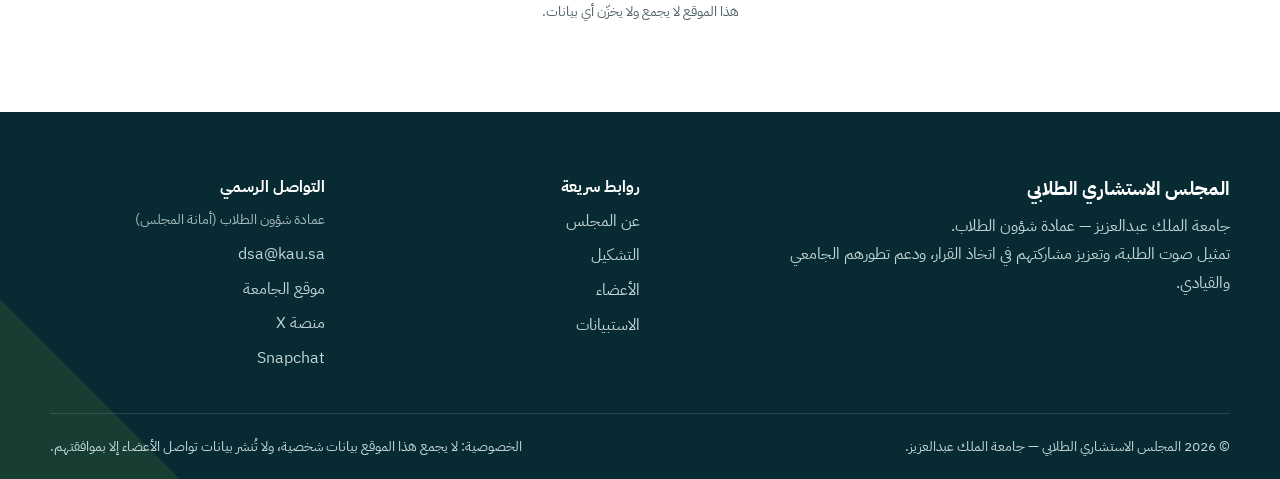
==== commit 44383e1d: "Add files via upload" ====
--- a/index.html
+++ b/index.html
@@ -39,7 +39,6 @@
           <li><a href="#about" class="nav-link">عن المجلس</a></li>
           <li><a href="#structure" class="nav-link">التشكيل</a></li>
           <li><a href="#members" class="nav-link">الأعضاء</a></li>
-          <li><a href="#contact" class="nav-link">تواصل</a></li>
         </ul>
         <a href="#surveys" class="btn btn-primary btn-sm nav-cta">شاركنا رأيك</a>
       </nav>
@@ -184,20 +183,20 @@
         <header class="section-head reveal">
           <span class="eyebrow">ممثلو الطلبة</span>
           <h2>تعرّف على ممثليك</h2>
-          <p>ابحث بالاسم أو باسم كليتك، أو اختر الفئة لعرض ممثليها.</p>
+          <p>اختر كليتك ليظهر لك ممثلوك مباشرة، أو ابحث بالاسم.</p>
         </header>
 
         <div class="filters" role="search">
           <div class="field">
-            <label for="memberSearch">البحث بالاسم أو الكلية</label>
+            <label for="categoryFilter">كليتك</label>
+            <select id="categoryFilter">
+              <option value="">جميع الكليات</option>
+            </select>
+          </div>
+          <div class="field">
+            <label for="memberSearch">أو ابحث بالاسم</label>
             <input type="search" id="memberSearch" placeholder="مثال: كلية الصيدلة" autocomplete="off">
           </div>
-          <div class="field">
-            <label for="categoryFilter">فئة التمثيل</label>
-            <select id="categoryFilter">
-              <option value="">جميع الفئات</option>
-            </select>
-          </div>
           <button type="button" class="btn btn-ghost" id="resetFilters">إعادة التعيين</button>
         </div>
 
@@ -206,36 +205,7 @@
         <div class="members-grid" id="membersGrid"></div>
 
         <div class="empty-state" id="membersEmpty" hidden>
-          <p>لا توجد نتائج مطابقة لبحثك. جرّب كلمة أخرى أو اختر «جميع الفئات».</p>
-        </div>
-      </div>
-    </section>
-
-    <!-- ===================== التواصل ===================== -->
-    <section class="section section-alt" id="contact">
-      <div class="container contact-grid">
-        <div class="contact-text reveal">
-          <span class="eyebrow">تواصل مع المجلس</span>
-          <h2>اعثر على من يمثّلك</h2>
-          <ol class="mini-steps">
-            <li>اختر كليتك أو فئتك من القائمة.</li>
-            <li>سنعرض لك ممثلي فئتك في المجلس.</li>
-            <li>تواصل معهم عبر الوسائل المتاحة على بطاقاتهم، أو شارك في الاستبيانات.</li>
-          </ol>
-          <p class="muted">
-            لا تُعرض أرقام التواصل إلا بعد موافقة العضو واعتمادها. ويمكنك أيضًا التواصل مع أمانة المجلس
-            في عمادة شؤون الطلاب عبر القنوات الرسمية أسفل الصفحة.
-          </p>
-        </div>
-
-        <div class="contact-card reveal">
-          <h3>من يمثّلني؟</h3>
-          <label for="contactCollege">اختر كليتك أو فئتك</label>
-          <select id="contactCollege">
-            <option value="">— اختر —</option>
-          </select>
-          <button type="button" class="btn btn-primary btn-block" id="showCollegeMembers">اعرض ممثليّ</button>
-          <p class="form-hint" id="contactHint" aria-live="polite"></p>
+          <p>لا توجد نتائج مطابقة لبحثك. جرّب كلمة أخرى أو اختر «جميع الكليات».</p>
         </div>
       </div>
     </section>
--- a/style.css
+++ b/style.css
@@ -299,7 +299,7 @@
   display: grid; grid-template-columns: 2fr 1.4fr auto; gap: 16px; align-items: end;
   background: #fff; padding: 20px; border-radius: var(--radius); border: 1px solid var(--border);
 }
-.field label, .contact-card label { display: block; font-weight: 600; font-size: .9rem; margin-bottom: 6px; color: var(--primary); }
+.field label { display: block; font-weight: 600; font-size: .9rem; margin-bottom: 6px; color: var(--primary); }
 input[type="search"], select {
   width: 100%; padding: 12px 14px; font: inherit; color: var(--text);
   border: 1px solid var(--border); border-radius: var(--radius-sm); background: #fff;
@@ -333,29 +333,7 @@
 .empty-state { text-align: center; padding: 40px 20px; color: var(--text-muted); background: #fff; border: 1px dashed var(--border); border-radius: var(--radius); }
 .empty-state p { margin: 0; }
 
-/* ---------- 11. التواصل ---------- */
-.contact-grid { display: grid; grid-template-columns: 1.2fr .8fr; gap: 48px; align-items: center; }
-.contact-text h2 { font-size: clamp(1.6rem, 3vw, 2.1rem); }
-.mini-steps { padding-right: 22px; margin: 0 0 18px; }
-.mini-steps li { margin-bottom: 8px; }
-.mini-steps li::marker { color: var(--green-dark); font-weight: 700; }
-.contact-card {
-  position: relative; overflow: hidden;
-  background: linear-gradient(160deg, var(--primary-light) 0%, var(--primary) 100%);
-  color: #fff; padding: 32px; border-radius: var(--radius); box-shadow: var(--shadow-lg);
-}
-.contact-card::before {
-  content: ""; position: absolute; left: -30px; bottom: -30px; width: 130px; height: 130px;
-  background: var(--lime); opacity: .18; clip-path: polygon(0 0, 100% 50%, 0 100%);
-}
-.contact-card h3 { color: #fff; }
-.contact-card label { color: #d6ebe7; }
-.contact-card select { margin-bottom: 16px; border-color: transparent; }
-.contact-card .btn-primary { background: var(--lime); color: var(--primary-dark); }
-.contact-card .btn-primary:hover { background: #a0d65a; }
-.form-hint { margin: 12px 0 0; min-height: 1.5em; font-size: .9rem; color: #e9f6dc; position: relative; }
-
-/* ---------- 12. الاستبيانات ---------- */
+/* ---------- 11. الاستبيانات ---------- */
 .survey-tabs { display: flex; justify-content: center; gap: 8px; margin-bottom: 32px; flex-wrap: wrap; }
 .tab {
   font: inherit; font-weight: 600; padding: 8px 22px; border-radius: 999px; cursor: pointer;
@@ -494,7 +472,6 @@
   .hero-visual { order: -1; }
   .hero-svg { max-width: 260px; }
 
-  .contact-grid { grid-template-columns: 1fr; gap: 32px; }
   .profile-layout { grid-template-columns: 1fr; gap: 28px; }
   .profile-photo { position: static; max-width: 320px; margin-inline: auto; width: 100%; }
   .footer-grid { grid-template-columns: 1fr 1fr; }
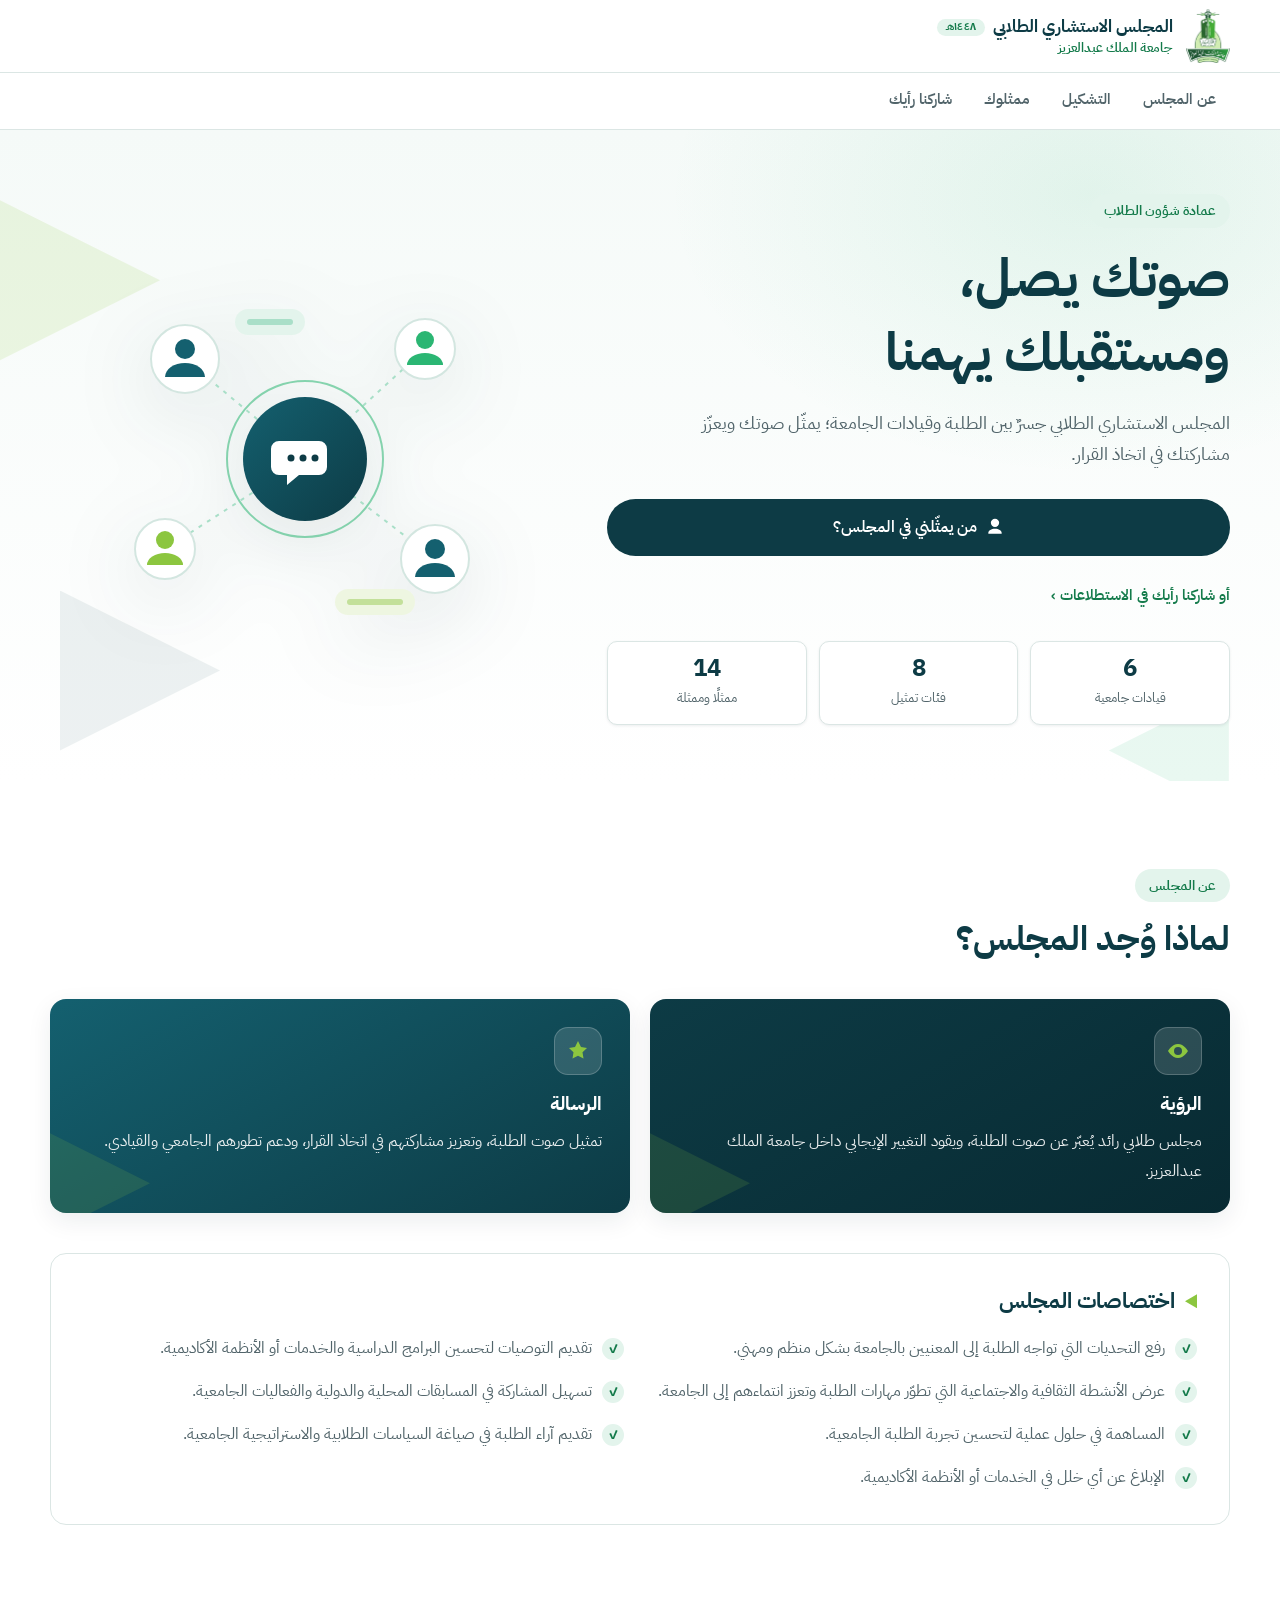
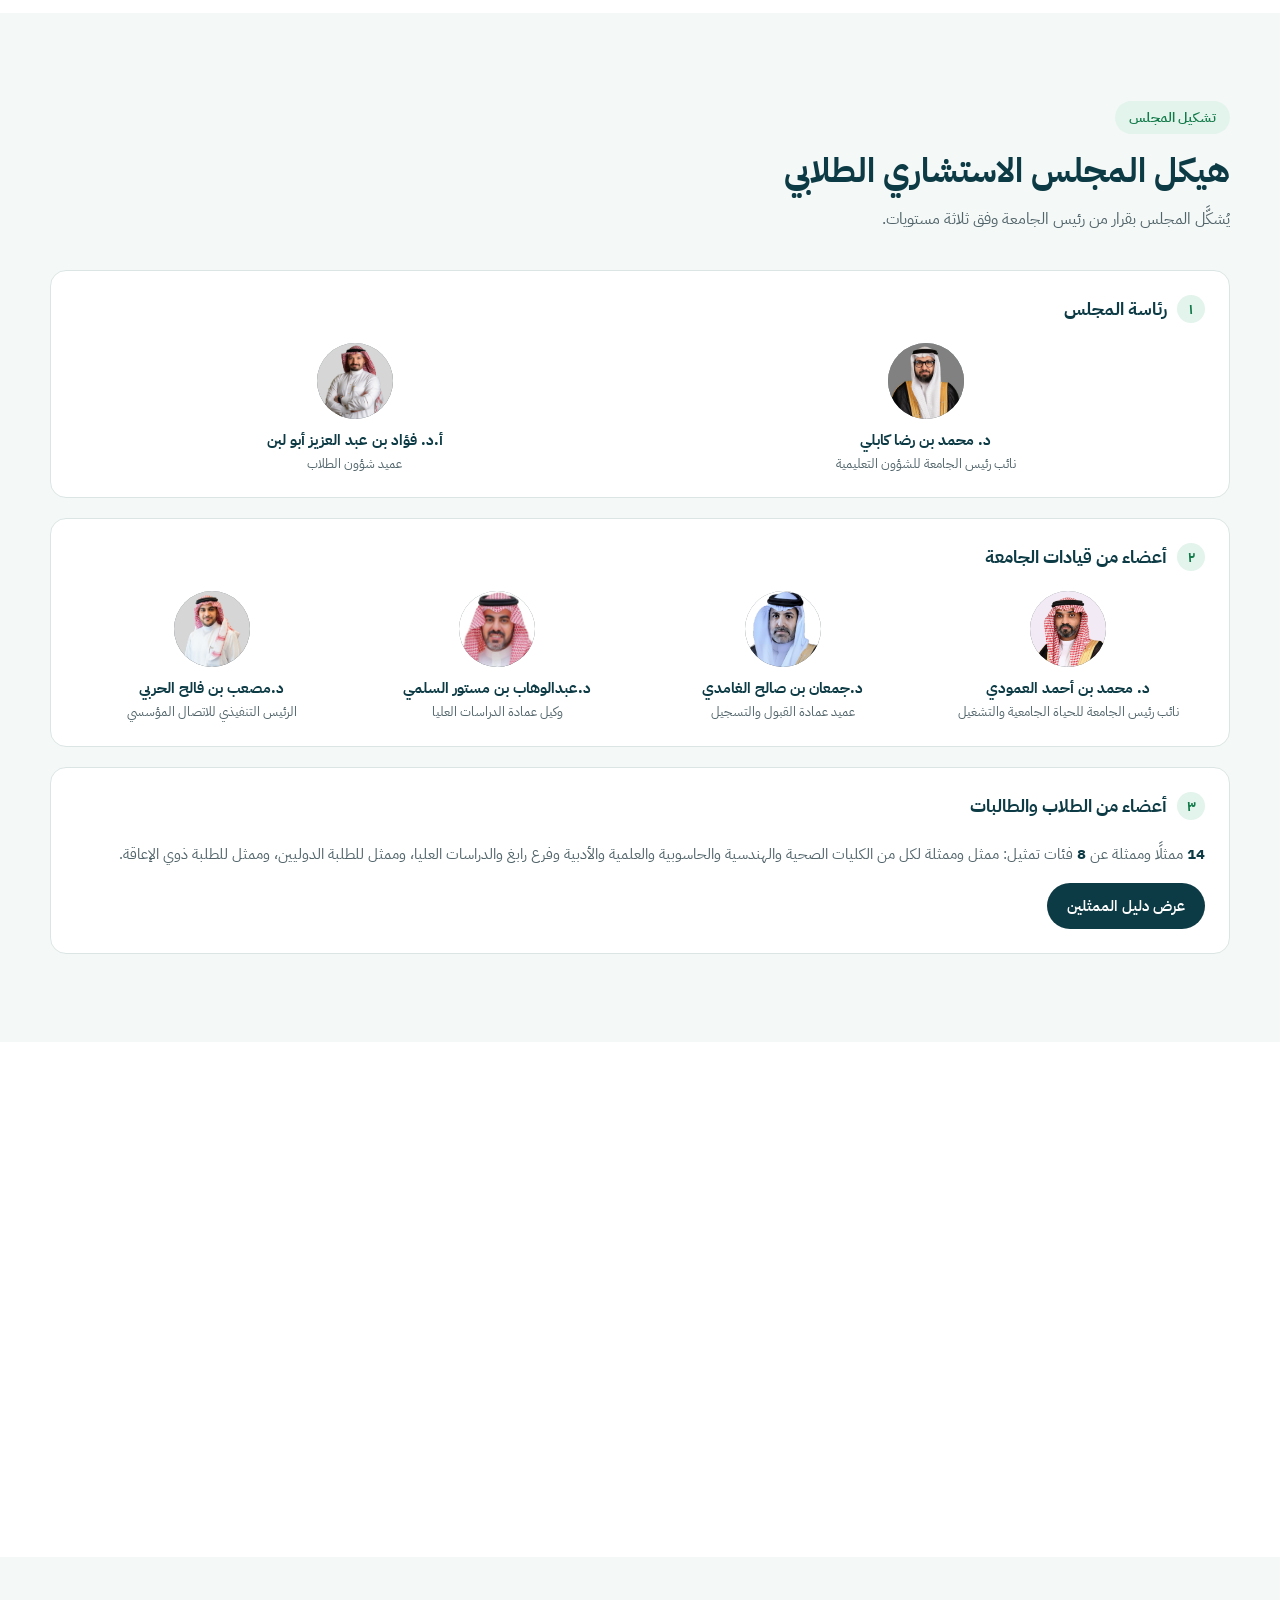
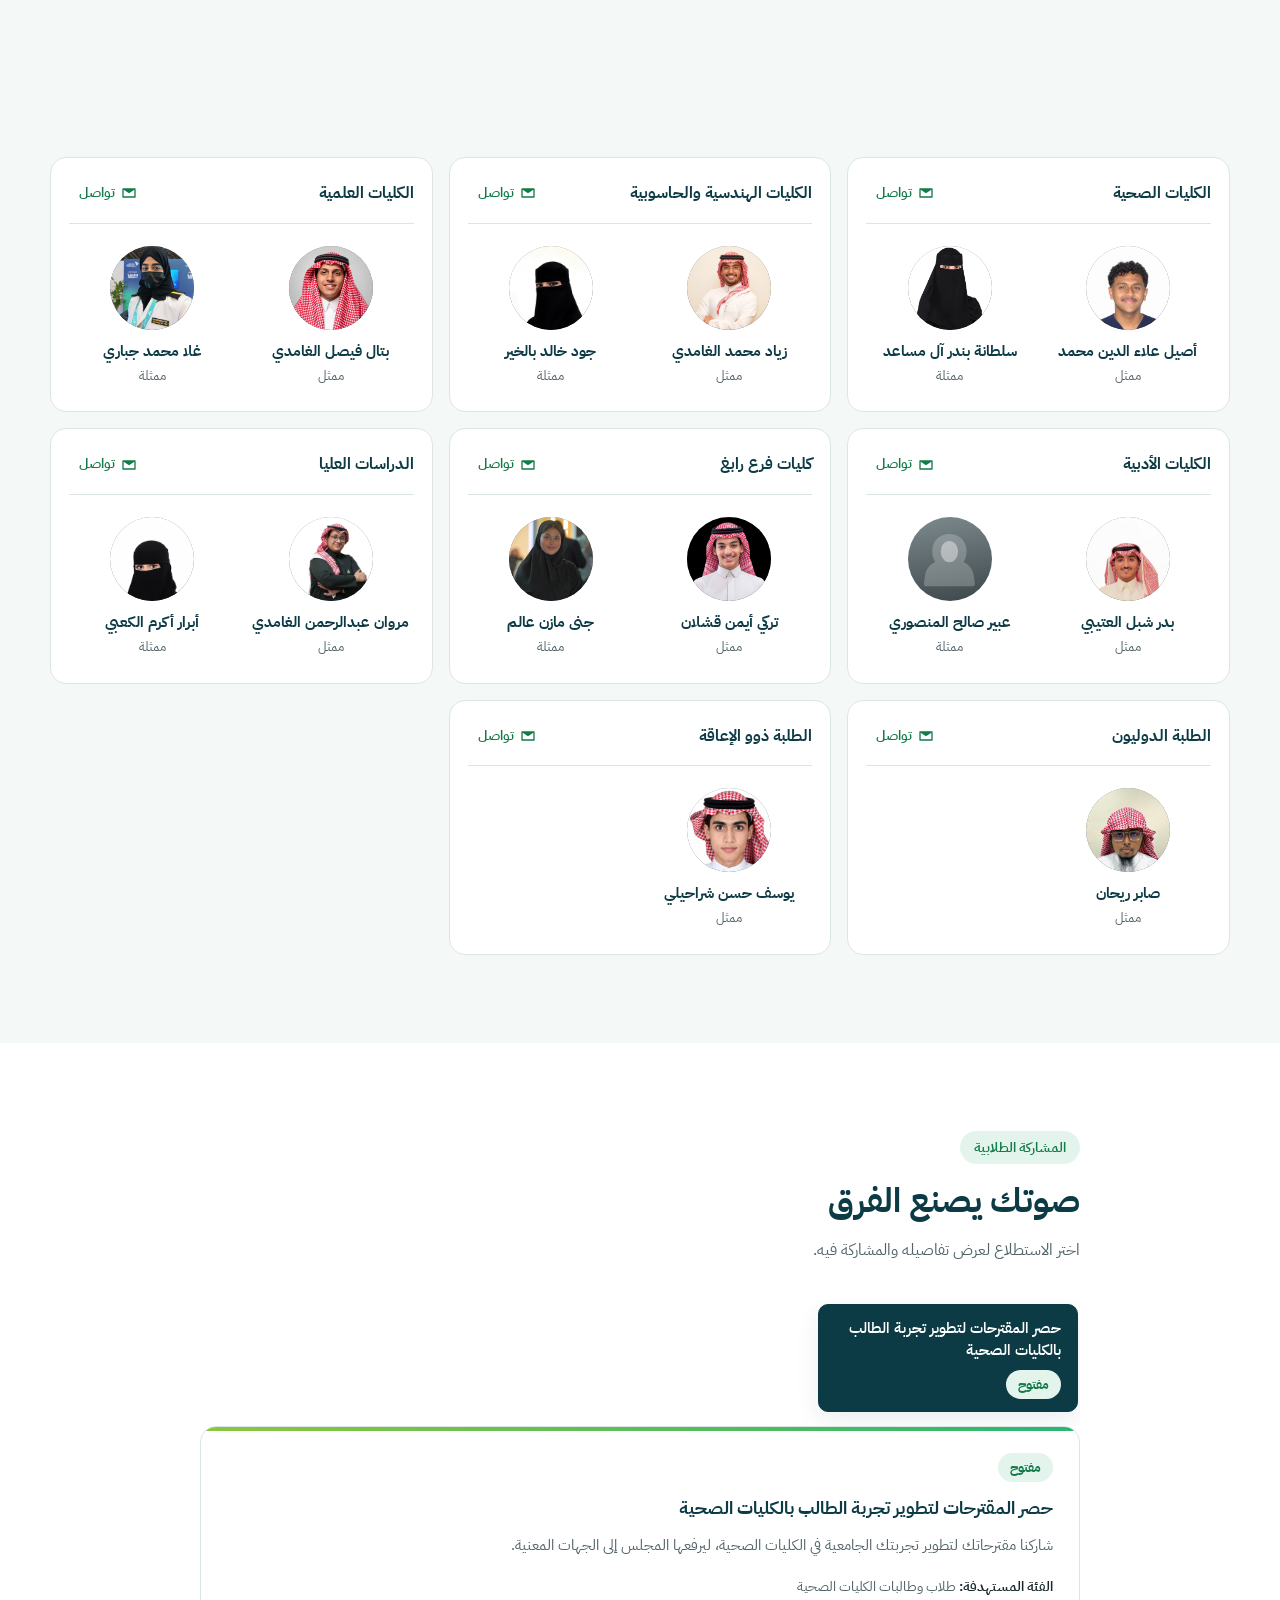
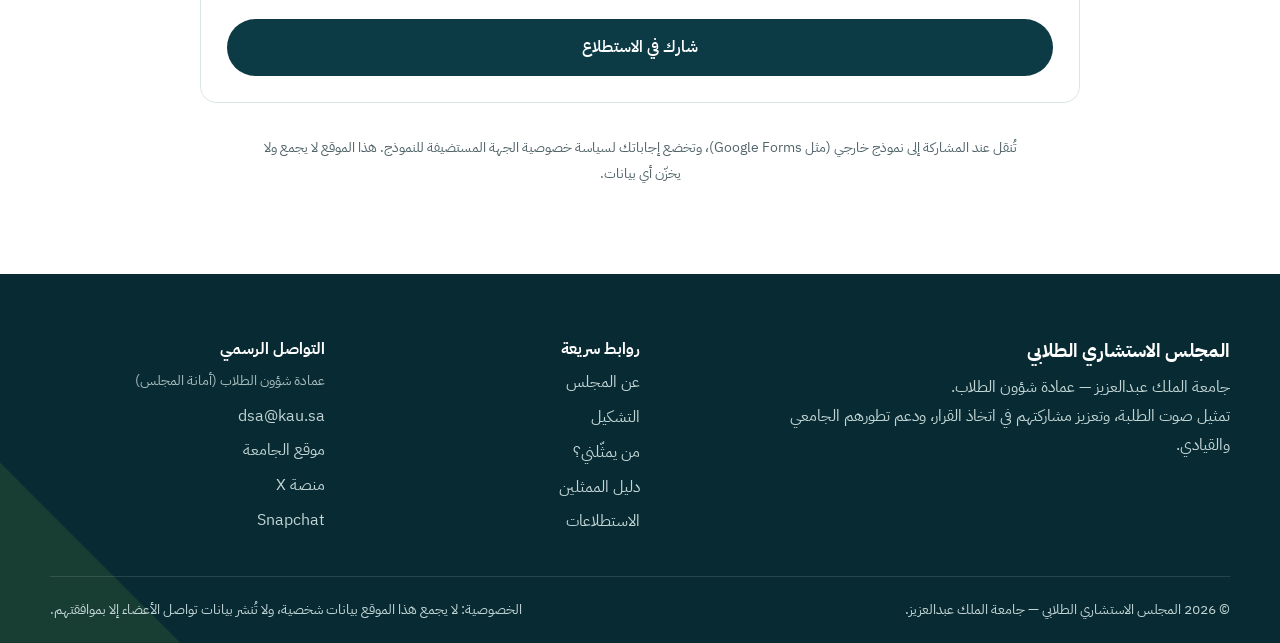
==== commit bd9cd5df: "تحديث الموقع بعد مراجعة الجامعة - تبويبات علوية لاصقة مع إبراز القسم الحالي - واجهة افتتاحية بمؤشرات" ====
--- a/index.html
+++ b/index.html
@@ -1,291 +1,312 @@
-<!DOCTYPE html>
-<html lang="ar" dir="rtl" class="no-js">
-<head>
-  <meta charset="UTF-8">
-  <meta name="viewport" content="width=device-width, initial-scale=1.0">
-  <title>المجلس الاستشاري الطلابي | جامعة الملك عبدالعزيز</title>
-  <meta name="description" content="المجلس الاستشاري الطلابي بجامعة الملك عبدالعزيز: جسر للتواصل الفعّال بين الطلاب وقيادات الجامعة.">
-  <meta name="theme-color" content="#0d3b45">
-
-  <!-- الخط: IBM Plex Sans Arabic مع بدائل محلية إذا لم يتوفر الاتصال -->
-  <link rel="preconnect" href="https://fonts.googleapis.com">
-  <link rel="preconnect" href="https://fonts.gstatic.com" crossorigin>
-  <link href="https://fonts.googleapis.com/css2?family=IBM+Plex+Sans+Arabic:wght@400;500;600;700&display=swap" rel="stylesheet">
-
-  <link rel="stylesheet" href="style.css">
-</head>
-<body>
-
-  <a class="skip-link" href="#main">تخطَّ إلى المحتوى الرئيسي</a>
-
-  <!-- ===================== الشريط العلوي ===================== -->
-  <header class="site-header" id="siteHeader">
-    <div class="container header-inner">
-      <a href="#home" class="brand" aria-label="المجلس الاستشاري الطلابي - الصفحة الرئيسية">
-        <!-- يملؤه common.js بشعار الجامعة من COUNCIL_INFO.logo -->
-        <span class="brand-mark" id="brandMark" aria-hidden="true"></span>
-        <span class="brand-text">
-          <strong>المجلس الاستشاري الطلابي</strong>
-          <small>جامعة الملك عبدالعزيز</small>
-        </span>
-      </a>
-
-      <button class="nav-toggle" id="navToggle" aria-expanded="false" aria-controls="mainNav" aria-label="فتح القائمة">
-        <span></span><span></span><span></span>
-      </button>
-
-      <nav class="main-nav" id="mainNav" aria-label="التنقل الرئيسي">
-        <ul>
-          <li><a href="#about" class="nav-link">عن المجلس</a></li>
-          <li><a href="#structure" class="nav-link">التشكيل</a></li>
-          <li><a href="#members" class="nav-link">الأعضاء</a></li>
-        </ul>
-        <a href="#surveys" class="btn btn-primary btn-sm nav-cta">شاركنا رأيك</a>
-      </nav>
-    </div>
-  </header>
-
-  <main id="main">
-
-    <!-- ===================== الواجهة الرئيسية ===================== -->
-    <section class="hero" id="home">
-      <div class="hero-bg" aria-hidden="true">
-        <span class="tri tri-1"></span>
-        <span class="tri tri-2"></span>
-        <span class="tri tri-3"></span>
-      </div>
-      <div class="container hero-inner">
-        <div class="hero-content reveal">
-          <span class="eyebrow">جامعة الملك عبدالعزيز · عمادة شؤون الطلاب</span>
-          <h1>صوتك يصل،<br><span class="highlight">ومستقبلك يهمنا</span></h1>
-          <p class="hero-lead">
-            المجلس الاستشاري الطلابي ركيزة أساسية في منظومة الحوكمة الجامعية، وجسر للتواصل الفعّال
-            بين الطلاب وقيادات الجامعة؛ يمثّل صوت الطلبة ويعزّز مشاركتهم في اتخاذ القرار.
-          </p>
-          <div class="hero-actions">
-            <a href="#about" class="btn btn-primary">تعرّف على المجلس</a>
-            <a href="#surveys" class="btn btn-outline">شاركنا رأيك</a>
-          </div>
-        </div>
-
-        <!-- رسم توضيحي يرمز للحوار والتمثيل الطلابي (بدون صور خارجية) -->
-        <div class="hero-visual reveal" aria-hidden="true">
-          <svg viewBox="0 0 420 380" class="hero-svg">
-            <defs>
-              <linearGradient id="g1" x1="0" y1="0" x2="1" y2="1">
-                <stop offset="0" stop-color="#14606f"/>
-                <stop offset="1" stop-color="#0d3b45"/>
-              </linearGradient>
-            </defs>
-            <g stroke="#a9dfc8" stroke-width="2" stroke-dasharray="4 6" fill="none">
-              <path d="M90 90 L210 190"/>
-              <path d="M330 80 L210 190"/>
-              <path d="M70 280 L210 190"/>
-              <path d="M340 290 L210 190"/>
-            </g>
-            <circle cx="210" cy="190" r="62" fill="url(#g1)"/>
-            <circle cx="210" cy="190" r="78" fill="none" stroke="#2bb673" stroke-width="2" opacity=".55"/>
-            <path d="M184 172h40a8 8 0 0 1 8 8v18a8 8 0 0 1-8 8h-20l-12 10v-10h-8a8 8 0 0 1-8-8v-18a8 8 0 0 1 8-8z" fill="#fff"/>
-            <circle cx="196" cy="189" r="3.5" fill="#0d3b45"/>
-            <circle cx="208" cy="189" r="3.5" fill="#0d3b45"/>
-            <circle cx="220" cy="189" r="3.5" fill="#0d3b45"/>
-            <g class="float-a"><circle cx="90" cy="90" r="34" fill="#fff" stroke="#d3e6e0" stroke-width="2"/><circle cx="90" cy="80" r="10" fill="#14606f"/><path d="M70 108a20 14 0 0 1 40 0z" fill="#14606f"/></g>
-            <g class="float-b"><circle cx="330" cy="80" r="30" fill="#fff" stroke="#d3e6e0" stroke-width="2"/><circle cx="330" cy="71" r="9" fill="#2bb673"/><path d="M312 96a18 12 0 0 1 36 0z" fill="#2bb673"/></g>
-            <g class="float-b"><circle cx="70" cy="280" r="30" fill="#fff" stroke="#d3e6e0" stroke-width="2"/><circle cx="70" cy="271" r="9" fill="#8cc63f"/><path d="M52 296a18 12 0 0 1 36 0z" fill="#8cc63f"/></g>
-            <g class="float-a"><circle cx="340" cy="290" r="34" fill="#fff" stroke="#d3e6e0" stroke-width="2"/><circle cx="340" cy="280" r="10" fill="#14606f"/><path d="M320 308a20 14 0 0 1 40 0z" fill="#14606f"/></g>
-            <rect x="140" y="40" width="70" height="26" rx="13" fill="#e3f4ec"/>
-            <rect x="152" y="50" width="46" height="6" rx="3" fill="#a9dfc8"/>
-            <rect x="240" y="320" width="80" height="26" rx="13" fill="#eef6e1"/>
-            <rect x="252" y="330" width="56" height="6" rx="3" fill="#c3e09a"/>
-          </svg>
-        </div>
-      </div>
-
-      
-    </section>
-
-    <!-- ===================== عن المجلس ===================== -->
-    <section class="section" id="about">
-      <div class="container">
-        <header class="section-head reveal">
-          <span class="eyebrow">عن المجلس</span>
-        </header>
-
-        <div class="vm-grid">
-          <article class="vm-card reveal">
-            <div class="info-icon" aria-hidden="true">
-              <svg viewBox="0 0 24 24"><path d="M12 5C6 5 2 12 2 12s4 7 10 7 10-7 10-7-4-7-10-7zm0 11a4 4 0 1 1 0-8 4 4 0 0 1 0 8z"/></svg>
-            </div>
-            <h3>الرؤية</h3>
-            <p>مجلس طلابي رائد يُعبّر عن صوت الطلبة، ويقود التغيير الإيجابي داخل جامعة الملك عبدالعزيز.</p>
-          </article>
-          <article class="vm-card vm-card-dark reveal">
-            <div class="info-icon" aria-hidden="true">
-              <svg viewBox="0 0 24 24"><path d="M12 2l3 6 6 .9-4.5 4.3 1 6.3L12 16.8 6.5 19.5l1-6.3L3 8.9 9 8z"/></svg>
-            </div>
-            <h3>الرسالة</h3>
-            <p>تمثيل صوت الطلبة، وتعزيز مشاركتهم في اتخاذ القرار، ودعم تطورهم الجامعي والقيادي.</p>
-          </article>
-        </div>
-
-        <div class="panel-wide reveal">
-          <h3 class="block-title">اختصاصات المجلس</h3>
-          <ul class="check-list">
-            <li>رفع التحديات التي تواجه الطلبة إلى المعنيين بالجامعة بشكل منظم ومهني.</li>
-            <li>تقديم التوصيات لتحسين البرامج الدراسية والخدمات أو الأنظمة الأكاديمية.</li>
-            <li>عرض الأنشطة الثقافية والاجتماعية التي تطوّر مهارات الطلبة وتعزز انتماءهم إلى الجامعة.</li>
-            <li>تسهيل المشاركة في المسابقات المحلية والدولية والفعاليات الجامعية.</li>
-            <li>المساهمة في حلول عملية لتحسين تجربة الطلبة الجامعية.</li>
-            <li>تقديم آراء الطلبة في صياغة السياسات الطلابية والاستراتيجية الجامعية.</li>
-            <li>الإبلاغ عن أي خلل في الخدمات أو الأنظمة الأكاديمية.</li>
-          </ul>
-        </div>
-      </div>
-    </section>
-
-        <!-- ===================== التشكيل والهيكل ===================== -->
-    <section class="section section-alt" id="structure">
-      <div class="container">
-        <header class="section-head reveal">
-          <span class="eyebrow">تشكيل المجلس</span>
-          <h2>هيكل المجلس الاستشاري الطلابي</h2>
-          <p>يُشكَّل المجلس بقرار من رئيس الجامعة وفق الهيكلة التالية.</p>
-        </header>
-
-        <!-- تُعبّأ البطاقات تلقائيًا من LEADERSHIP في data.js -->
-        <div class="org reveal">
-          <div class="org-row" id="orgChair"></div>
-          <div class="org-row" id="orgSecretary"></div>
-
-          <div class="org-group">
-            <span class="org-group-title">أعضاء من قيادات الجامعة</span>
-            <div class="org-grid" id="orgLeaders"></div>
-          </div>
-
-          <div class="org-row">
-            <article class="org-card org-students">
-              <span class="org-label">أعضاء من الطلاب والطالبات</span>
-              <ul class="seat-list">
-                <li>ممثل وممثلة لكل من: الكليات الصحية، الهندسية والحاسوبية، العلمية، الأدبية، فرع رابغ، الدراسات العليا</li>
-                <li>ممثل/ة الطلبة الدوليين</li>
-                <li>ممثل/ة الطلبة ذوي الإعاقة</li>
-              </ul>
-              <a href="#members" class="btn btn-primary btn-sm">تعرّف على الممثلين</a>
-            </article>
-          </div>
-        </div>
-      </div>
-    </section>
-
-    <!-- ===================== الأعضاء ===================== -->
-    <section class="section" id="members">
-      <div class="container">
-        <header class="section-head reveal">
-          <span class="eyebrow">ممثلو الطلبة</span>
-          <h2>تعرّف على ممثليك</h2>
-          <p>اختر كليتك ليظهر لك ممثلوك مباشرة، أو ابحث بالاسم.</p>
-        </header>
-
-        <div class="filters" role="search">
-          <div class="field">
-            <label for="categoryFilter">كليتك</label>
-            <select id="categoryFilter">
-              <option value="">جميع الكليات</option>
-            </select>
-          </div>
-          <div class="field">
-            <label for="memberSearch">أو ابحث بالاسم</label>
-            <input type="search" id="memberSearch" placeholder="مثال: كلية الصيدلة" autocomplete="off">
-          </div>
-          <button type="button" class="btn btn-ghost" id="resetFilters">إعادة التعيين</button>
-        </div>
-
-        <p class="results-count" id="resultsCount" aria-live="polite"></p>
-
-        <div class="members-grid" id="membersGrid"></div>
-
-        <div class="empty-state" id="membersEmpty" hidden>
-          <p>لا توجد نتائج مطابقة لبحثك. جرّب كلمة أخرى أو اختر «جميع الكليات».</p>
-        </div>
-      </div>
-    </section>
-
-    <!-- ===================== الاستبيانات ===================== -->
-    <section class="section" id="surveys">
-      <div class="container">
-        <header class="section-head reveal">
-          <span class="eyebrow">المشاركة الطلابية</span>
-          <h2>صوتك يصنع الفرق</h2>
-          <p>شارك في الاستبيانات المفتوحة؛ فآراؤك تساعد المجلس على نقل صورة دقيقة عن احتياجات الطلبة.</p>
-        </header>
-
-        <div class="survey-tabs" role="group" aria-label="تصفية الاستبيانات">
-          <button type="button" class="tab is-active" data-status="all" aria-pressed="true">الكل</button>
-          <button type="button" class="tab" data-status="open" aria-pressed="false">المفتوحة</button>
-          <button type="button" class="tab" data-status="closed" aria-pressed="false">المغلقة</button>
-        </div>
-
-        <div class="surveys-grid" id="surveysGrid"></div>
-
-        <div class="empty-state" id="surveysEmpty" hidden>
-          <p>لا توجد استبيانات في هذا التصنيف حاليًا.</p>
-        </div>
-
-        <p class="privacy-note">
-          تُنقل عند المشاركة إلى نموذج خارجي (مثل Microsoft Forms أو Google Forms)، وتخضع إجاباتك لسياسة خصوصية
-          الجهة المستضيفة للنموذج. هذا الموقع لا يجمع ولا يخزّن أي بيانات.
-        </p>
-      </div>
-    </section>
-
-  </main>
-
-  <!-- ===================== التذييل ===================== -->
-  <footer class="site-footer">
-    <div class="container footer-grid">
-      <div class="footer-about">
-        <h3>المجلس الاستشاري الطلابي</h3>
-        <p>جامعة الملك عبدالعزيز — عمادة شؤون الطلاب.<br>تمثيل صوت الطلبة، وتعزيز مشاركتهم في اتخاذ القرار، ودعم تطورهم الجامعي والقيادي.</p>
-      </div>
-
-      <div>
-        <h4>روابط سريعة</h4>
-        <ul class="footer-links">
-          <li><a href="#about">عن المجلس</a></li>
-          <li><a href="#structure">التشكيل</a></li>
-          <li><a href="#members">الأعضاء</a></li>
-          <li><a href="#surveys">الاستبيانات</a></li>
-        </ul>
-      </div>
-
-      <div>
-        <h4>التواصل الرسمي</h4>
-        <p class="footer-small">عمادة شؤون الطلاب (أمانة المجلس)</p>
-        <ul class="footer-links" id="officialContacts"></ul>
-      </div>
-    </div>
-
-    <div class="container footer-bottom">
-      <p>© <span id="year"></span> المجلس الاستشاري الطلابي — جامعة الملك عبدالعزيز.</p>
-      <p class="footer-privacy">الخصوصية: لا يجمع هذا الموقع بيانات شخصية، ولا تُنشر بيانات تواصل الأعضاء إلا بموافقتهم.</p>
-    </div>
-  </footer>
-
-  <!-- نافذة الرسائل (تظهر مثلًا عند عدم توفر رابط الاستبيان) -->
-  <div class="modal" id="modal" hidden>
-    <div class="modal-backdrop" data-close></div>
-    <div class="modal-box" role="dialog" aria-modal="true" aria-labelledby="modalTitle">
-      <h3 id="modalTitle">تنبيه</h3>
-      <p id="modalText"></p>
-      <button type="button" class="btn btn-primary" data-close>حسنًا</button>
-    </div>
-  </div>
-
-  <a href="#home" class="back-to-top" id="backToTop" aria-label="العودة إلى الأعلى">↑</a>
-
-  <!-- ترتيب التحميل مهم: البيانات أولًا ثم التفاعلات -->
-  <script src="data.js"></script>
-  <script src="common.js"></script>
-  <script src="script.js"></script>
-</body>
-</html>+<!DOCTYPE html>
+<html lang="ar" dir="rtl" class="no-js">
+<head>
+  <meta charset="UTF-8">
+  <meta name="viewport" content="width=device-width, initial-scale=1.0, viewport-fit=cover">
+  <title>المجلس الاستشاري الطلابي | جامعة الملك عبدالعزيز</title>
+  <meta name="description" content="المجلس الاستشاري الطلابي بجامعة الملك عبدالعزيز: جسر للتواصل الفعّال بين الطلاب وقيادات الجامعة.">
+  <meta name="theme-color" content="#0d3b45">
+
+  <!-- الخط: IBM Plex Sans Arabic مع بدائل محلية إذا لم يتوفر الاتصال -->
+  <link rel="preconnect" href="https://fonts.googleapis.com">
+  <link rel="preconnect" href="https://fonts.gstatic.com" crossorigin>
+  <link href="https://fonts.googleapis.com/css2?family=IBM+Plex+Sans+Arabic:wght@400;500;600;700&display=swap" rel="stylesheet">
+
+  <link rel="stylesheet" href="style.css">
+</head>
+<body>
+
+  <a class="skip-link" href="#main">تخطَّ إلى المحتوى الرئيسي</a>
+
+
+  <!-- ===================== الشريط العلوي ===================== -->
+  <header class="site-header" id="siteHeader">
+    <div class="container header-inner">
+      <a href="#home" class="brand" aria-label="المجلس الاستشاري الطلابي - الصفحة الرئيسية">
+        <!-- يملؤه common.js بشعار الجامعة من COUNCIL_INFO.logo -->
+        <span class="brand-mark" id="brandMark" aria-hidden="true"></span>
+        <span class="brand-text">
+          <strong>المجلس الاستشاري الطلابي <span class="brand-badge">١٤٤٨هـ</span></strong>
+          <small>جامعة الملك عبدالعزيز</small>
+        </span>
+      </a>
+    </div>
+  </header>
+
+  <!-- التبويبات الأربعة: تلتصق أعلى الشاشة أثناء التمرير -->
+  <nav class="main-nav" id="mainNav" aria-label="التنقل الرئيسي">
+    <div class="container">
+      <ul>
+        <li><a href="#about" class="nav-link">عن المجلس</a></li>
+        <li><a href="#structure" class="nav-link">التشكيل</a></li>
+        <li><a href="#represent" class="nav-link">ممثلوك</a></li>
+        <li><a href="#surveys" class="nav-link">شاركنا رأيك</a></li>
+      </ul>
+    </div>
+  </nav>
+
+  <main id="main">
+
+    <!-- ===================== الواجهة الافتتاحية ===================== -->
+    <section class="hero" id="home">
+      <div class="hero-bg" aria-hidden="true">
+        <span class="tri tri-1"></span>
+        <span class="tri tri-2"></span>
+        <span class="tri tri-3"></span>
+      </div>
+      <div class="container hero-inner">
+        <div class="hero-content reveal">
+          <span class="eyebrow">عمادة شؤون الطلاب</span>
+          <h1>صوتك يصل،<br>ومستقبلك يهمنا</h1>
+          <p class="hero-lead">
+            المجلس الاستشاري الطلابي جسرٌ بين الطلبة وقيادات الجامعة؛
+            يمثّل صوتك ويعزّز مشاركتك في اتخاذ القرار.
+          </p>
+          <div class="hero-actions">
+            <a href="#represent" class="btn btn-primary btn-block">
+              <svg viewBox="0 0 24 24" aria-hidden="true"><path d="M12 12a5 5 0 1 0-5-5 5 5 0 0 0 5 5zm0 2c-4.4 0-8 2.2-8 5v1h16v-1c0-2.8-3.6-5-8-5z"/></svg>
+              من يمثّلني في المجلس؟
+            </a>
+            <a href="#surveys" class="hero-link">أو شاركنا رأيك في الاستطلاعات <span aria-hidden="true">›</span></a>
+          </div>
+
+          <!-- مؤشرات مختصرة — تُحسب تلقائيًا من data.js -->
+          <ul class="hero-stats" id="heroStats"></ul>
+        </div>
+
+        <!-- رسم توضيحي يرمز للحوار والتمثيل الطلابي (بدون صور خارجية) -->
+        <div class="hero-visual reveal" aria-hidden="true">
+          <svg viewBox="0 0 420 380" class="hero-svg">
+            <defs>
+              <linearGradient id="g1" x1="0" y1="0" x2="1" y2="1">
+                <stop offset="0" stop-color="#14606f"/>
+                <stop offset="1" stop-color="#0d3b45"/>
+              </linearGradient>
+            </defs>
+            <g stroke="#a9dfc8" stroke-width="2" stroke-dasharray="4 6" fill="none">
+              <path d="M90 90 L210 190"/>
+              <path d="M330 80 L210 190"/>
+              <path d="M70 280 L210 190"/>
+              <path d="M340 290 L210 190"/>
+            </g>
+            <circle cx="210" cy="190" r="62" fill="url(#g1)"/>
+            <circle cx="210" cy="190" r="78" fill="none" stroke="#2bb673" stroke-width="2" opacity=".55"/>
+            <path d="M184 172h40a8 8 0 0 1 8 8v18a8 8 0 0 1-8 8h-20l-12 10v-10h-8a8 8 0 0 1-8-8v-18a8 8 0 0 1 8-8z" fill="#fff"/>
+            <circle cx="196" cy="189" r="3.5" fill="#0d3b45"/>
+            <circle cx="208" cy="189" r="3.5" fill="#0d3b45"/>
+            <circle cx="220" cy="189" r="3.5" fill="#0d3b45"/>
+            <g class="float-a"><circle cx="90" cy="90" r="34" fill="#fff" stroke="#d3e6e0" stroke-width="2"/><circle cx="90" cy="80" r="10" fill="#14606f"/><path d="M70 108a20 14 0 0 1 40 0z" fill="#14606f"/></g>
+            <g class="float-b"><circle cx="330" cy="80" r="30" fill="#fff" stroke="#d3e6e0" stroke-width="2"/><circle cx="330" cy="71" r="9" fill="#2bb673"/><path d="M312 96a18 12 0 0 1 36 0z" fill="#2bb673"/></g>
+            <g class="float-b"><circle cx="70" cy="280" r="30" fill="#fff" stroke="#d3e6e0" stroke-width="2"/><circle cx="70" cy="271" r="9" fill="#8cc63f"/><path d="M52 296a18 12 0 0 1 36 0z" fill="#8cc63f"/></g>
+            <g class="float-a"><circle cx="340" cy="290" r="34" fill="#fff" stroke="#d3e6e0" stroke-width="2"/><circle cx="340" cy="280" r="10" fill="#14606f"/><path d="M320 308a20 14 0 0 1 40 0z" fill="#14606f"/></g>
+            <rect x="140" y="40" width="70" height="26" rx="13" fill="#e3f4ec"/>
+            <rect x="152" y="50" width="46" height="6" rx="3" fill="#a9dfc8"/>
+            <rect x="240" y="320" width="80" height="26" rx="13" fill="#eef6e1"/>
+            <rect x="252" y="330" width="56" height="6" rx="3" fill="#c3e09a"/>
+          </svg>
+        </div>
+      </div>
+    </section>
+
+    <!-- ===================== عن المجلس ===================== -->
+    <section class="section" id="about">
+      <div class="container">
+        <header class="section-head reveal">
+          <span class="eyebrow">عن المجلس</span>
+          <h2>لماذا وُجد المجلس؟</h2>
+        </header>
+
+        <div class="vm-grid">
+          <article class="vm-card reveal">
+            <div class="info-icon" aria-hidden="true">
+              <svg viewBox="0 0 24 24"><path d="M12 5C6 5 2 12 2 12s4 7 10 7 10-7 10-7-4-7-10-7zm0 11a4 4 0 1 1 0-8 4 4 0 0 1 0 8z"/></svg>
+            </div>
+            <h3>الرؤية</h3>
+            <p>مجلس طلابي رائد يُعبّر عن صوت الطلبة، ويقود التغيير الإيجابي داخل جامعة الملك عبدالعزيز.</p>
+          </article>
+          <article class="vm-card vm-card-dark reveal">
+            <div class="info-icon" aria-hidden="true">
+              <svg viewBox="0 0 24 24"><path d="M12 2l3 6 6 .9-4.5 4.3 1 6.3L12 16.8 6.5 19.5l1-6.3L3 8.9 9 8z"/></svg>
+            </div>
+            <h3>الرسالة</h3>
+            <p>تمثيل صوت الطلبة، وتعزيز مشاركتهم في اتخاذ القرار، ودعم تطورهم الجامعي والقيادي.</p>
+          </article>
+        </div>
+
+        <div class="panel-wide reveal">
+          <h3 class="block-title">اختصاصات المجلس</h3>
+          <ul class="check-list">
+            <li>رفع التحديات التي تواجه الطلبة إلى المعنيين بالجامعة بشكل منظم ومهني.</li>
+            <li>تقديم التوصيات لتحسين البرامج الدراسية والخدمات أو الأنظمة الأكاديمية.</li>
+            <li>عرض الأنشطة الثقافية والاجتماعية التي تطوّر مهارات الطلبة وتعزز انتماءهم إلى الجامعة.</li>
+            <li>تسهيل المشاركة في المسابقات المحلية والدولية والفعاليات الجامعية.</li>
+            <li>المساهمة في حلول عملية لتحسين تجربة الطلبة الجامعية.</li>
+            <li>تقديم آراء الطلبة في صياغة السياسات الطلابية والاستراتيجية الجامعية.</li>
+            <li>الإبلاغ عن أي خلل في الخدمات أو الأنظمة الأكاديمية.</li>
+          </ul>
+        </div>
+      </div>
+    </section>
+
+    <!-- ===================== تشكيل المجلس: ثلاثة مستويات ===================== -->
+    <section class="section section-alt" id="structure">
+      <div class="container">
+        <header class="section-head reveal">
+          <span class="eyebrow">تشكيل المجلس</span>
+          <h2>هيكل المجلس الاستشاري الطلابي</h2>
+          <p>يُشكَّل المجلس بقرار من رئيس الجامعة وفق ثلاثة مستويات.</p>
+        </header>
+
+        <!-- تُعبّأ المستويات تلقائيًا من LEADERSHIP في data.js -->
+        <div class="levels reveal">
+          <section class="level">
+            <h3 class="level-title"><span class="level-num">١</span> رئاسة المجلس</h3>
+            <div class="people" id="levelChair"></div>
+          </section>
+
+          <section class="level">
+            <h3 class="level-title"><span class="level-num">٢</span> أعضاء من قيادات الجامعة</h3>
+            <div class="people" id="levelLeaders"></div>
+          </section>
+
+          <section class="level">
+            <h3 class="level-title"><span class="level-num">٣</span> أعضاء من الطلاب والطالبات</h3>
+            <div class="level-summary" id="levelStudents"></div>
+          </section>
+        </div>
+      </div>
+    </section>
+
+    <!-- ===================== من يمثّلني؟ ===================== -->
+    <section class="section" id="represent">
+      <div class="container narrow">
+        <header class="section-head reveal">
+          <span class="eyebrow">أداة سريعة</span>
+          <h2>من يمثّلني في المجلس؟</h2>
+          <p>اكتب اسم كليتك، ونوصّلك بممثّليك مباشرة.</p>
+        </header>
+
+        <div class="finder reveal">
+          <label for="collegeInput">كليتك</label>
+          <div class="finder-field">
+            <input type="search" id="collegeInput" placeholder="مثال: كلية الصيدلة"
+                   autocomplete="off" role="combobox" aria-expanded="false"
+                   aria-controls="collegeOptions" aria-autocomplete="list">
+            <button type="button" class="finder-clear" id="collegeClear" aria-label="مسح" hidden>&times;</button>
+          </div>
+          <ul class="finder-options" id="collegeOptions" role="listbox" aria-label="الكليات" hidden></ul>
+          <p class="finder-hint" id="finderHint">اكتب أول حرفين من اسم كليتك لتظهر لك الخيارات.</p>
+        </div>
+
+        <div class="finder-results" id="finderResults" aria-live="polite"></div>
+      </div>
+    </section>
+
+    <!-- ===================== دليل الممثلين ===================== -->
+    <section class="section section-alt" id="directory">
+      <div class="container">
+        <header class="section-head reveal">
+          <div class="head-row">
+            <h2>دليل الممثلين</h2>
+            <span class="count-pill" id="directoryCount"></span>
+          </div>
+          <p>جميع ممثلي الطلبة مرتبين حسب فئة التمثيل.</p>
+        </header>
+
+        <div class="directory reveal" id="directoryList"></div>
+      </div>
+    </section>
+
+    <!-- ===================== الاستطلاعات ===================== -->
+    <section class="section" id="surveys">
+      <div class="container narrow">
+        <header class="section-head reveal">
+          <span class="eyebrow">المشاركة الطلابية</span>
+          <h2>صوتك يصنع الفرق</h2>
+          <p>اختر الاستطلاع لعرض تفاصيله والمشاركة فيه.</p>
+        </header>
+
+        <!-- شريط أفقي: كل استطلاع تبويب يحمل حالته -->
+        <div class="survey-strip" id="surveyStrip" role="tablist" aria-label="الاستطلاعات"></div>
+        <div class="survey-panel" id="surveyPanel"></div>
+
+        <div class="empty-state" id="surveysEmpty" hidden>
+          <p>لا توجد استطلاعات منشورة حاليًا. تابع إعلانات المجلس قريبًا.</p>
+        </div>
+
+        <p class="privacy-note">
+          تُنقل عند المشاركة إلى نموذج خارجي (مثل Google Forms)، وتخضع إجاباتك لسياسة خصوصية
+          الجهة المستضيفة للنموذج. هذا الموقع لا يجمع ولا يخزّن أي بيانات.
+        </p>
+      </div>
+    </section>
+
+  </main>
+
+  <!-- ===================== التذييل ===================== -->
+  <footer class="site-footer">
+    <div class="container footer-grid">
+      <div class="footer-about">
+        <h3>المجلس الاستشاري الطلابي</h3>
+        <p>جامعة الملك عبدالعزيز — عمادة شؤون الطلاب.<br>تمثيل صوت الطلبة، وتعزيز مشاركتهم في اتخاذ القرار، ودعم تطورهم الجامعي والقيادي.</p>
+      </div>
+
+      <div>
+        <h4>روابط سريعة</h4>
+        <ul class="footer-links">
+          <li><a href="#about">عن المجلس</a></li>
+          <li><a href="#structure">التشكيل</a></li>
+          <li><a href="#represent">من يمثّلني؟</a></li>
+          <li><a href="#directory">دليل الممثلين</a></li>
+          <li><a href="#surveys">الاستطلاعات</a></li>
+        </ul>
+      </div>
+
+      <div>
+        <h4>التواصل الرسمي</h4>
+        <p class="footer-small">عمادة شؤون الطلاب (أمانة المجلس)</p>
+        <ul class="footer-links" id="officialContacts"></ul>
+      </div>
+    </div>
+
+    <div class="container footer-bottom">
+      <p>© <span id="year"></span> المجلس الاستشاري الطلابي — جامعة الملك عبدالعزيز.</p>
+      <p class="footer-privacy">الخصوصية: لا يجمع هذا الموقع بيانات شخصية، ولا تُنشر بيانات تواصل الأعضاء إلا بموافقتهم.</p>
+    </div>
+  </footer>
+
+  <!-- نافذة تنبيه عامة -->
+  <div class="modal" id="modal" hidden>
+    <div class="modal-backdrop" data-close></div>
+    <div class="modal-box" role="dialog" aria-modal="true" aria-labelledby="modalTitle">
+      <h3 id="modalTitle">تنبيه</h3>
+      <p id="modalText"></p>
+      <button type="button" class="btn btn-primary" data-close>حسنًا</button>
+    </div>
+  </div>
+
+  <!-- نافذة مراسلة الممثل -->
+  <div class="modal" id="contactModal" hidden>
+    <div class="modal-backdrop" data-close></div>
+    <div class="modal-box modal-contact" role="dialog" aria-modal="true" aria-labelledby="cmName">
+      <button type="button" class="modal-x" data-close aria-label="إغلاق">&times;</button>
+      <div class="cm-avatar" id="cmAvatar" aria-hidden="true"></div>
+      <h3 id="cmName"></h3>
+      <p class="cm-role" id="cmRole"></p>
+      <div class="cm-email-row">
+        <code id="cmEmail"></code>
+        <button type="button" class="btn btn-ghost btn-sm" id="cmCopy">نسخ البريد</button>
+      </div>
+      <p class="cm-copied" id="cmCopied" role="status" aria-live="polite"></p>
+      <div class="cm-actions" id="cmActions"></div>
+    </div>
+  </div>
+
+  <a href="#home" class="back-to-top" id="backToTop" aria-label="العودة إلى الأعلى">↑</a>
+
+  <!-- ترتيب التحميل مهم: البيانات أولًا ثم التفاعلات -->
+  <script src="data.js"></script>
+  <script src="common.js"></script>
+  <script src="script.js"></script>
+</body>
+</html>
--- a/style.css
+++ b/style.css
@@ -1,493 +1,670 @@
-/* =========================================================
-   style.css — تنسيقات موقع المجلس الاستشاري الطلابي
-   الألوان مستوحاة من الهوية البصرية لدليل المجلس (عمادة شؤون الطلاب)
-   ========================================================= */
-
-/* ---------- 1. المتغيرات (الألوان والخطوط) ---------- */
-:root {
-  --primary: #0d3b45;        /* الأزرق المخضر الداكن */
-  --primary-dark: #082a32;
-  --primary-light: #14606f;
-  --primary-soft: #e6f0f1;
-  --green: #2bb673;          /* الأخضر (للزخرفة) */
-  --green-dark: #137a4a;     /* أخضر بتباين كافٍ للنصوص */
-  --green-soft: #e3f4ec;
-  --lime: #8cc63f;           /* الأخضر الفاتح (للزخرفة) */
-  --mint: #a9dfc8;
-
-  --bg: #ffffff;
-  --bg-alt: #f4f8f7;
-  --text: #17282d;
-  --text-muted: #51646a;
-  --border: #dbe6e4;
-
-  --warning: #8a5a00;
-  --warning-soft: #fdf1d8;
-  --danger: #a33a3a;
-  --danger-soft: #f7e6e6;
-
-  --radius: 16px;
-  --radius-sm: 10px;
-  --shadow-sm: 0 1px 3px rgba(8, 42, 50, .08);
-  --shadow: 0 8px 24px rgba(8, 42, 50, .08);
-  --shadow-lg: 0 16px 40px rgba(8, 42, 50, .16);
-
-  --font: "IBM Plex Sans Arabic", "Segoe UI", Tahoma, "Noto Sans Arabic", Arial, sans-serif;
-  --header-h: 72px;
-  --ease: cubic-bezier(.2, .7, .2, 1);
-}
-
-/* ---------- 2. أساسيات ---------- */
-*, *::before, *::after { box-sizing: border-box; }
-
-html { scroll-behavior: smooth; scroll-padding-top: calc(var(--header-h) + 12px); }
-
-body {
-  margin: 0;
-  font-family: var(--font);
-  font-size: 1rem;
-  line-height: 1.8;
-  color: var(--text);
-  background: var(--bg);
-  -webkit-font-smoothing: antialiased;
-}
-
-img { max-width: 100%; display: block; }
-a { color: var(--primary-light); }
-h1, h2, h3, h4 { line-height: 1.4; margin: 0 0 .5em; color: var(--primary); }
-p { margin: 0 0 1em; }
-
-.container { width: min(1180px, 100% - 32px); margin-inline: auto; }
-.container.narrow { width: min(880px, 100% - 32px); }
-
-:focus-visible { outline: 3px solid var(--green); outline-offset: 3px; border-radius: 4px; }
-
-.skip-link {
-  position: absolute; top: -60px; right: 16px; z-index: 200;
-  background: var(--primary); color: #fff; padding: 10px 16px; border-radius: 8px;
-  text-decoration: none; transition: top .2s;
-}
-.skip-link:focus { top: 12px; }
-
-.muted { color: var(--text-muted); font-size: .95rem; }
-.small { font-size: .88rem; }
-
-/* ---------- 3. الأزرار ---------- */
-.btn {
-  display: inline-flex; align-items: center; justify-content: center; gap: 8px;
-  padding: 12px 26px; border-radius: 999px; border: 2px solid transparent;
-  font: inherit; font-weight: 600; font-size: 1rem; text-decoration: none;
-  cursor: pointer; transition: transform .2s var(--ease), box-shadow .2s, background .2s, color .2s, border-color .2s;
-}
-.btn:active { transform: scale(.97); }
-.btn-primary { background: var(--primary); color: #fff; }
-.btn-primary:hover { background: var(--primary-light); box-shadow: var(--shadow); transform: translateY(-2px); }
-.btn-outline { border-color: var(--primary); color: var(--primary); background: transparent; }
-.btn-outline:hover { background: var(--primary); color: #fff; transform: translateY(-2px); }
-.btn-ghost { background: var(--bg); border-color: var(--border); color: var(--text); }
-.btn-ghost:hover { border-color: var(--primary); color: var(--primary); }
-.btn-sm { padding: 8px 18px; font-size: .92rem; }
-.btn-block { width: 100%; }
-.btn[disabled] { background: #e4e9eb; color: #66767c; border-color: transparent; cursor: not-allowed; box-shadow: none; transform: none; }
-
-/* ---------- 4. الشريط العلوي ---------- */
-.site-header {
-  position: sticky; top: 0; z-index: 100;
-  background: rgba(255, 255, 255, .92);
-  backdrop-filter: saturate(160%) blur(10px);
-  -webkit-backdrop-filter: saturate(160%) blur(10px);
-  border-bottom: 1px solid transparent;
-  transition: border-color .3s, box-shadow .3s;
-}
-.site-header.is-scrolled { border-color: var(--border); box-shadow: var(--shadow-sm); }
-
-.header-inner { display: flex; align-items: center; justify-content: space-between; height: var(--header-h); gap: 16px; }
-
-.brand { display: flex; align-items: center; gap: 12px; text-decoration: none; color: var(--primary); flex-shrink: 0; }
-/* المساحة محجوزة مسبقًا بأبعاد الشعار (179×218) حتى لا يرتجّ الهيدر أثناء تحميله */
-.brand-mark { display: inline-flex; color: var(--primary); min-width: 45px; min-height: 54px; }
-.brand-mark img { height: 54px; width: auto; }
-.brand-text { display: flex; flex-direction: column; line-height: 1.3; }
-.brand-text strong { font-size: 1.05rem; color: var(--primary); }
-.brand-text small { font-size: .8rem; color: var(--green-dark); font-weight: 600; }
-
-.main-nav { display: flex; align-items: center; gap: 16px; }
-.main-nav ul { display: flex; gap: 2px; list-style: none; margin: 0; padding: 0; }
-.nav-link {
-  display: block; padding: 8px 12px; border-radius: 999px;
-  color: var(--text); text-decoration: none; font-weight: 500; font-size: .96rem; transition: background .2s, color .2s;
-}
-.nav-link:hover { background: var(--primary-soft); color: var(--primary); }
-.nav-link.is-active { color: var(--primary); background: var(--green-soft); }
-
-.nav-toggle {
-  display: none; width: 44px; height: 44px; border: 1px solid var(--border); border-radius: 12px;
-  background: #fff; cursor: pointer; padding: 0; flex-direction: column; align-items: center; justify-content: center; gap: 5px;
-}
-.nav-toggle span { display: block; width: 20px; height: 2px; background: var(--primary); border-radius: 2px; transition: transform .3s, opacity .3s; }
-.nav-toggle[aria-expanded="true"] span:nth-child(1) { transform: translateY(7px) rotate(45deg); }
-.nav-toggle[aria-expanded="true"] span:nth-child(2) { opacity: 0; }
-.nav-toggle[aria-expanded="true"] span:nth-child(3) { transform: translateY(-7px) rotate(-45deg); }
-
-/* ---------- 5. الواجهة الرئيسية ---------- */
-.hero { position: relative; overflow: hidden; padding: 64px 0 56px; isolation: isolate; }
-.hero-bg {
-  position: absolute; inset: 0; z-index: -1;
-  background:
-    radial-gradient(600px 400px at 85% 10%, rgba(43, 182, 115, .10), transparent 70%),
-    linear-gradient(180deg, #f5faf8 0%, #ffffff 100%);
-}
-/* المثلثات: عنصر مستوحى من هوية الدليل */
-.tri { position: absolute; display: block; }
-.tri-1 { width: 220px; height: 220px; left: -60px; top: 40px; background: var(--lime); opacity: .14; clip-path: polygon(0 0, 100% 50%, 0 100%); }
-.tri-2 { width: 160px; height: 160px; left: 60px; bottom: 30px; background: var(--primary); opacity: .07; clip-path: polygon(0 0, 100% 50%, 0 100%); }
-.tri-3 { width: 120px; height: 120px; right: 4%; bottom: -30px; background: var(--green); opacity: .10; clip-path: polygon(100% 0, 0 50%, 100% 100%); }
-
-.hero-inner { display: grid; grid-template-columns: 1.1fr .9fr; align-items: center; gap: 48px; }
-
-.eyebrow {
-  display: inline-block; padding: 4px 14px; margin-bottom: 14px; border-radius: 999px;
-  background: var(--green-soft); color: var(--green-dark); font-weight: 600; font-size: .88rem;
-}
-.hero h1 { font-size: clamp(2rem, 4.6vw, 3.3rem); font-weight: 700; margin-bottom: 18px; }
-.hero .highlight { color: var(--green-dark); }
-.hero-lead { font-size: 1.1rem; color: var(--text-muted); max-width: 580px; }
-.hero-actions { display: flex; flex-wrap: wrap; gap: 12px; margin-top: 28px; }
-
-.hero-visual { display: flex; justify-content: center; }
-.hero-svg { width: 100%; max-width: 420px; height: auto; filter: drop-shadow(0 20px 40px rgba(8, 42, 50, .12)); }
-.float-a { animation: floatY 6s ease-in-out infinite; }
-.float-b { animation: floatY 7s ease-in-out infinite reverse; }
-@keyframes floatY { 0%, 100% { transform: translateY(0); } 50% { transform: translateY(-8px); } }
-
-/* ---------- 6. الأقسام العامة ---------- */
-.section { padding: 88px 0; }
-.section-alt { background: var(--bg-alt); }
-.section-head { text-align: center; max-width: 760px; margin: 0 auto 48px; }
-.section-head h2 { font-size: clamp(1.6rem, 3vw, 2.2rem); }
-.section-head p { color: var(--text-muted); font-size: 1.05rem; }
-.block-title { font-size: 1.35rem; margin-bottom: 18px; display: flex; align-items: center; gap: 10px; }
-.block-title::before { content: ""; width: 12px; height: 14px; background: var(--lime); clip-path: polygon(100% 0, 0 50%, 100% 100%); }
-
-.info-icon {
-  width: 48px; height: 48px; border-radius: 14px; display: grid; place-items: center;
-  background: var(--green-soft); margin-bottom: 16px;
-}
-.info-icon svg { width: 24px; height: 24px; fill: var(--green-dark); }
-
-/* القوائم */
-.check-list { list-style: none; padding: 0; margin: 0; display: grid; grid-template-columns: repeat(2, 1fr); gap: 14px 32px; color: var(--text-muted); }
-.check-list li { position: relative; padding-right: 32px; }
-.check-list li::before {
-  content: "✓"; position: absolute; right: 0; top: 4px; width: 22px; height: 22px; border-radius: 50%;
-  background: var(--green-soft); color: var(--green-dark); font-size: .78rem; display: grid; place-items: center; font-weight: 700;
-}
-
-/* الرؤية والرسالة: بطاقات زجاجية فوق خلفية متدرجة */
-.vm-grid {
-  position: relative; isolation: isolate; overflow: hidden;
-  display: grid; grid-template-columns: repeat(2, 1fr); gap: 24px; margin-bottom: 56px;
-  padding: 48px; border-radius: calc(var(--radius) + 8px);
-  background: linear-gradient(135deg, var(--primary-dark) 0%, var(--primary) 55%, var(--primary-light) 100%);
-}
-/* أشكال ملونة خلف الزجاج تعطي إحساس العمق */
-.vm-grid::before, .vm-grid::after { content: ""; position: absolute; z-index: -1; border-radius: 50%; filter: blur(40px); }
-.vm-grid::before { width: 280px; height: 280px; top: -80px; right: 8%; background: var(--green); opacity: .55; }
-.vm-grid::after { width: 240px; height: 240px; bottom: -90px; left: 12%; background: var(--lime); opacity: .45; }
-
-.vm-card {
-  position: relative; padding: 32px; border-radius: var(--radius);
-  background: rgba(255, 255, 255, .09);
-  border: 1px solid rgba(255, 255, 255, .22);
-  box-shadow: 0 8px 32px rgba(0, 0, 0, .18), inset 0 1px 0 rgba(255, 255, 255, .25);
-  backdrop-filter: blur(14px) saturate(140%);
-  -webkit-backdrop-filter: blur(14px) saturate(140%);
-  transition: transform .3s var(--ease), background .3s, border-color .3s;
-}
-.vm-card:hover { transform: translateY(-4px); background: rgba(255, 255, 255, .14); border-color: rgba(255, 255, 255, .35); }
-.vm-card h3 { color: #fff; }
-.vm-card p { font-size: 1.15rem; font-weight: 500; color: rgba(255, 255, 255, .92); margin: 0; }
-.vm-card .info-icon { background: rgba(255, 255, 255, .14); border: 1px solid rgba(255, 255, 255, .2); }
-.vm-card .info-icon svg { fill: var(--lime); }
-
-
-.panel-wide { background: #fff; border: 1px solid var(--border); border-radius: var(--radius); padding: 32px; }
-
-/* ---------- 8. بطاقات الصور (القيادات والممثلون) ---------- */
-.portrait {
-  position: relative; overflow: hidden; aspect-ratio: 3 / 4; border-radius: var(--radius);
-  background: linear-gradient(170deg, #7d8a8e 0%, #3c474b 100%);
-}
-.portrait img {
-  position: absolute; inset: 0; width: 100%; height: 100%;
-  object-fit: cover; object-position: top center;
-  transition: transform .6s var(--ease);
-}
-.portrait-fallback { position: absolute; inset: 0 0 25% 0; display: grid; place-items: center; }
-.portrait-fallback svg { width: 38%; height: auto; fill: rgba(255, 255, 255, .35); }
-/* رمز العضوة المحجبة: رسمته تملأ مساحة أكبر فيحتاج حجمًا أكبر ليتوازن مع الرمز العام */
-.portrait-fallback.is-hijab svg { width: 50%; }
-.portrait-label {
-  position: absolute; top: 14px; right: 14px; z-index: 1;
-  padding: 3px 12px; border-radius: 999px; font-size: .8rem; font-weight: 700;
-  background: rgba(255, 255, 255, .92); color: var(--primary);
-}
-.portrait-text {
-  position: absolute; inset: auto 0 0 0; padding: 70px 20px 18px; text-align: right;
-  background: linear-gradient(to top, rgba(8, 20, 24, .88) 0%, rgba(8, 20, 24, .55) 55%, transparent 100%);
-}
-.portrait-text h3 { color: #fff; font-size: 1.2rem; margin: 0 0 2px; line-height: 1.45; }
-.portrait-text h3.is-pending { color: rgba(255, 255, 255, .75); font-weight: 500; font-size: 1.05rem; }
-.portrait-text p { color: rgba(255, 255, 255, .88); font-size: .9rem; margin: 0; line-height: 1.6; }
-.portrait-text .portrait-sub { color: rgba(255, 255, 255, .7); font-size: .84rem; }
-/* الخط الأخضر الصغير أسفل النص */
-.portrait-text::after {
-  content: ""; display: block; width: 56px; height: 2px; margin: 12px auto 0 0; background: var(--green);
-}
-.portrait.is-bare .portrait-fallback { inset: 0; }
-
-/* «عرض الملف ←»: تظهر عند تمرير الماوس، ودائمًا في الجوال */
-.portrait-cta {
-  display: inline-block; margin-top: 10px; padding: 4px 12px; border-radius: 999px;
-  background: var(--green); color: #fff; font-size: .8rem; font-weight: 700;
-  opacity: 0; transform: translateY(6px); transition: opacity .3s, transform .3s var(--ease);
-}
-.is-link:hover .portrait-cta, .is-link:focus-visible .portrait-cta { opacity: 1; transform: none; }
-@media (hover: none) { .portrait-cta { opacity: 1; transform: none; } }
-
-/* البطاقات القابلة للضغط */
-.is-link { display: block; color: inherit; text-decoration: none; cursor: pointer; }
-.is-link:focus-visible { outline: 3px solid var(--green); outline-offset: 4px; }
-.is-link:hover .portrait img { transform: scale(1.07); }
-
-/* ---------- 9. الهيكل ---------- */
-.org { display: grid; gap: 32px; }
-.org > *:not(:last-child) { position: relative; }
-.org > *:not(:last-child)::after {
-  content: ""; position: absolute; bottom: -32px; left: 50%; width: 2px; height: 32px; background: var(--mint);
-}
-.org-row { display: flex; justify-content: center; }
-.org-card {
-  width: 100%; max-width: 300px; border-radius: var(--radius); box-shadow: var(--shadow);
-  transition: transform .3s var(--ease), box-shadow .3s;
-}
-.org-card:hover { transform: translateY(-4px); box-shadow: var(--shadow-lg); }
-.org-top { max-width: 340px; outline: 3px solid var(--green); outline-offset: 4px; }
-.org-top .portrait-label { background: var(--green); color: #fff; }
-
-/* أعضاء القيادات */
-.org-group { text-align: center; }
-.org-group-title {
-  display: inline-block; margin-bottom: 18px; padding: 4px 16px; border-radius: 999px;
-  background: var(--green-soft); color: var(--green-dark); font-weight: 700; font-size: .92rem;
-}
-.org-grid { display: grid; grid-template-columns: repeat(auto-fit, minmax(220px, 260px)); justify-content: center; gap: 20px; }
-.org-grid .org-card { max-width: none; }
-
-/* خانة الطلاب */
-.org-students {
-  max-width: 640px; background: #fff; border: 2px solid var(--lime); padding: 28px; text-align: center; box-shadow: none;
-}
-.org-students:hover { box-shadow: var(--shadow); }
-.org-label { display: block; font-size: .85rem; font-weight: 700; color: var(--green-dark); margin-bottom: 14px; }
-.seat-list { list-style: none; padding: 0; margin: 0; display: grid; gap: 6px; }
-.seat-list li { background: var(--bg-alt); border-radius: var(--radius-sm); padding: 8px 12px; font-size: .95rem; }
-.org-students .btn { margin-top: 16px; }
-
-/* ---------- 10. الأعضاء ---------- */
-.filters {
-  display: grid; grid-template-columns: 2fr 1.4fr auto; gap: 16px; align-items: end;
-  background: #fff; padding: 20px; border-radius: var(--radius); border: 1px solid var(--border);
-}
-.field label { display: block; font-weight: 600; font-size: .9rem; margin-bottom: 6px; color: var(--primary); }
-input[type="search"], select {
-  width: 100%; padding: 12px 14px; font: inherit; color: var(--text);
-  border: 1px solid var(--border); border-radius: var(--radius-sm); background: #fff;
-  transition: border-color .2s, box-shadow .2s;
-}
-input[type="search"]:focus, select:focus { outline: none; border-color: var(--green); box-shadow: 0 0 0 4px rgba(43, 182, 115, .18); }
-
-.results-count { margin: 18px 0 14px; color: var(--text-muted); font-size: .92rem; }
-
-.members-grid { display: grid; grid-template-columns: repeat(auto-fill, minmax(220px, 1fr)); gap: 22px; }
-
-.member-card {
-  background: #fff; border: 1px solid var(--border); border-radius: var(--radius); overflow: hidden;
-  display: flex; flex-direction: column;
-  transition: transform .3s var(--ease), box-shadow .3s;
-  animation: fadeUp .4s var(--ease) both;
-}
-.member-card:hover { transform: translateY(-4px); box-shadow: var(--shadow); }
-.member-card .portrait { border-radius: 0; }
-
-.contact-btn {
-  flex: 1 1 0; min-width: 88px; display: inline-flex; align-items: center; justify-content: center; gap: 6px;
-  padding: 9px 12px; border-radius: var(--radius-sm); font-size: .9rem; font-weight: 600; text-decoration: none;
-  border: 1px solid var(--border); color: var(--primary); background: #fff; transition: background .2s, color .2s, border-color .2s;
-}
-.contact-btn svg { width: 16px; height: 16px; fill: currentColor; }
-.contact-btn:hover { background: var(--primary); color: #fff; border-color: var(--primary); }
-.contact-btn.whatsapp { color: #12784a; }
-.contact-btn.whatsapp:hover { background: #12784a; color: #fff; border-color: #12784a; }
-
-.empty-state { text-align: center; padding: 40px 20px; color: var(--text-muted); background: #fff; border: 1px dashed var(--border); border-radius: var(--radius); }
-.empty-state p { margin: 0; }
-
-/* ---------- 11. الاستبيانات ---------- */
-.survey-tabs { display: flex; justify-content: center; gap: 8px; margin-bottom: 32px; flex-wrap: wrap; }
-.tab {
-  font: inherit; font-weight: 600; padding: 8px 22px; border-radius: 999px; cursor: pointer;
-  border: 1px solid var(--border); background: #fff; color: var(--text-muted); transition: all .2s;
-}
-.tab:hover { border-color: var(--primary); color: var(--primary); }
-.tab.is-active { background: var(--primary); border-color: var(--primary); color: #fff; }
-
-.surveys-grid { display: grid; grid-template-columns: repeat(auto-fill, minmax(300px, 1fr)); gap: 22px; }
-.survey-card {
-  background: #fff; border: 1px solid var(--border); border-radius: var(--radius); padding: 26px;
-  display: flex; flex-direction: column; position: relative; overflow: hidden;
-  transition: transform .3s var(--ease), box-shadow .3s;
-  animation: fadeUp .4s var(--ease) both;
-}
-.survey-card::before { content: ""; position: absolute; top: 0; right: 0; left: 0; height: 4px; background: linear-gradient(90deg, var(--lime), var(--green)); }
-.survey-card.is-closed::before { background: #b9c4c8; }
-.survey-card:hover { transform: translateY(-4px); box-shadow: var(--shadow); }
-.survey-top { display: flex; justify-content: space-between; align-items: center; margin-bottom: 14px; }
-.status { font-size: .8rem; font-weight: 700; padding: 3px 12px; border-radius: 999px; }
-.status-open { background: var(--green-soft); color: var(--green-dark); }
-.status-closed { background: var(--danger-soft); color: var(--danger); }
-.survey-card h3 { font-size: 1.15rem; }
-.survey-card p { color: var(--text-muted); font-size: .96rem; }
-.survey-meta { list-style: none; padding: 0; margin: 0 0 20px; font-size: .9rem; color: var(--text-muted); display: grid; gap: 4px; }
-.survey-meta strong { color: var(--text); font-weight: 600; }
-.survey-card .btn { margin-top: auto; }
-
-.privacy-note { margin: 32px auto 0; max-width: 760px; text-align: center; font-size: .88rem; color: var(--text-muted); }
-
-/* ---------- 13. التذييل ---------- */
-.site-footer { position: relative; overflow: hidden; background: var(--primary-dark); color: #c3d6d6; padding: 64px 0 0; }
-.site-footer::before {
-  content: ""; position: absolute; left: 0; bottom: 0; width: 180px; height: 180px;
-  background: var(--lime); opacity: .12; clip-path: polygon(0 0, 100% 100%, 0 100%);
-}
-.site-footer h3, .site-footer h4 { color: #fff; }
-.footer-grid { display: grid; grid-template-columns: 2fr 1fr 1fr; gap: 40px; padding-bottom: 40px; position: relative; }
-.footer-about p { max-width: 440px; }
-.footer-small { font-size: .88rem; margin-bottom: 8px; opacity: .85; }
-.footer-links { list-style: none; padding: 0; margin: 0; display: grid; gap: 6px; }
-.footer-links a { color: #c3d6d6; text-decoration: none; transition: color .2s; }
-.footer-links a:hover { color: var(--lime); }
-.footer-links .placeholder { font-size: .9rem; opacity: .8; }
-.footer-bottom { position: relative; border-top: 1px solid rgba(255, 255, 255, .12); padding: 20px 0; display: flex; justify-content: space-between; gap: 16px; flex-wrap: wrap; font-size: .88rem; }
-.footer-bottom p { margin: 0; }
-
-/* ---------- 14. النافذة المنبثقة وزر الأعلى ---------- */
-.modal { position: fixed; inset: 0; z-index: 300; display: grid; place-items: center; padding: 16px; }
-.modal[hidden] { display: none; }
-.modal-backdrop { position: absolute; inset: 0; background: rgba(8, 30, 36, .55); animation: fadeIn .2s both; }
-.modal-box {
-  position: relative; background: #fff; border-radius: var(--radius); padding: 28px; max-width: 420px; width: 100%;
-  box-shadow: var(--shadow-lg); text-align: center; animation: popIn .25s var(--ease) both;
-}
-.modal-box p { color: var(--text-muted); }
-
-.back-to-top {
-  position: fixed; left: 20px; bottom: 20px; z-index: 90; width: 46px; height: 46px; border-radius: 50%;
-  display: grid; place-items: center; background: var(--primary); color: #fff; text-decoration: none; font-size: 1.2rem;
-  box-shadow: var(--shadow); opacity: 0; visibility: hidden; transform: translateY(10px); transition: all .3s;
-}
-.back-to-top.is-visible { opacity: 1; visibility: visible; transform: none; }
-.back-to-top:hover { background: var(--primary-light); }
-
-/* ---------- 15. صفحة الملف الشخصي ---------- */
-.profile-page { padding: 32px 0 88px; background: linear-gradient(180deg, var(--bg-alt) 0%, var(--bg) 320px); }
-.breadcrumb { display: flex; flex-wrap: wrap; gap: 8px; font-size: .9rem; color: var(--text-muted); margin-bottom: 28px; }
-.breadcrumb a { color: var(--text-muted); text-decoration: none; }
-.breadcrumb a:hover { color: var(--primary); text-decoration: underline; }
-.breadcrumb [aria-current] { color: var(--primary); font-weight: 600; }
-
-.profile-layout { display: grid; grid-template-columns: 340px 1fr; gap: 48px; align-items: start; }
-.profile-photo { position: sticky; top: calc(var(--header-h) + 24px); }
-.profile-photo .portrait { box-shadow: var(--shadow-lg); }
-.profile-body h1 { font-size: clamp(1.7rem, 3.4vw, 2.4rem); margin-bottom: 4px; }
-.profile-title { font-size: 1.15rem; color: var(--green-dark); font-weight: 600; margin-bottom: 8px; }
-
-.profile-block { margin-top: 28px; padding-top: 24px; border-top: 1px solid var(--border); }
-.profile-block h2 { font-size: 1.1rem; margin-bottom: 12px; display: flex; align-items: center; gap: 10px; }
-.profile-block h2::before { content: ""; width: 10px; height: 12px; background: var(--lime); clip-path: polygon(100% 0, 0 50%, 100% 100%); }
-.profile-bio { font-size: 1.05rem; color: var(--text); margin: 0; }
-.profile-cat { font-weight: 700; color: var(--primary); margin-bottom: 10px; }
-.chip-list { list-style: none; padding: 0; margin: 0; display: flex; flex-wrap: wrap; gap: 8px; }
-.chip-list li { background: var(--green-soft); color: var(--green-dark); padding: 4px 14px; border-radius: 999px; font-size: .9rem; font-weight: 500; }
-.profile-contact { display: flex; flex-wrap: wrap; gap: 10px; }
-.profile-contact .contact-btn { flex: 0 0 auto; padding: 10px 18px; }
-.profile-actions { display: flex; flex-wrap: wrap; gap: 12px; margin-top: 32px; }
-
-.profile-nav { display: grid; grid-template-columns: 1fr 1fr; gap: 16px; margin-top: 56px; }
-.profile-nav-link {
-  display: block; padding: 18px 22px; border: 1px solid var(--border); border-radius: var(--radius);
-  background: #fff; text-decoration: none; color: var(--primary); transition: border-color .2s, box-shadow .2s, transform .2s;
-}
-.profile-nav-link:last-child { text-align: left; }
-.profile-nav-link:hover { border-color: var(--mint); box-shadow: var(--shadow); transform: translateY(-2px); }
-.profile-nav-link strong { display: block; margin-top: 2px; }
-
-.profile-missing { text-align: center; padding: 80px 0; }
-
-/* ---------- 16. الحركات ---------- */
-.reveal { opacity: 0; transform: translateY(24px); transition: opacity .7s var(--ease), transform .7s var(--ease); }
-.reveal.is-visible { opacity: 1; transform: none; }
-.no-js .reveal { opacity: 1; transform: none; }
-
-@keyframes fadeUp { from { opacity: 0; transform: translateY(12px); } to { opacity: 1; transform: none; } }
-@keyframes fadeIn { from { opacity: 0; } to { opacity: 1; } }
-@keyframes popIn { from { opacity: 0; transform: scale(.94); } to { opacity: 1; transform: none; } }
-
-@media (prefers-reduced-motion: reduce) {
-  html { scroll-behavior: auto; }
-  *, *::before, *::after { animation: none !important; transition: none !important; }
-  .reveal { opacity: 1; transform: none; }
-}
-
-/* ---------- 17. التجاوب مع الشاشات ---------- */
-@media (max-width: 1100px) {
-  .nav-toggle { display: flex; }
-  .main-nav {
-    position: fixed; top: var(--header-h); right: 0; left: 0;
-    flex-direction: column; align-items: stretch; gap: 12px;
-    background: #fff; padding: 16px; border-bottom: 1px solid var(--border); box-shadow: var(--shadow);
-    max-height: calc(100vh - var(--header-h)); overflow-y: auto;
-    opacity: 0; visibility: hidden; transform: translateY(-8px); transition: all .25s var(--ease);
-  }
-  .main-nav.is-open { opacity: 1; visibility: visible; transform: none; }
-  .main-nav ul { flex-direction: column; }
-  .nav-link { padding: 12px 16px; border-radius: var(--radius-sm); font-size: 1rem; }
-}
-
-@media (max-width: 900px) {
-  .hero { padding: 40px 0 48px; }
-  .hero-inner { grid-template-columns: 1fr; text-align: center; gap: 24px; }
-  .hero-lead { margin-inline: auto; }
-  .hero-actions { justify-content: center; }
-  .hero-visual { order: -1; }
-  .hero-svg { max-width: 260px; }
-
-  .profile-layout { grid-template-columns: 1fr; gap: 28px; }
-  .profile-photo { position: static; max-width: 320px; margin-inline: auto; width: 100%; }
-  .footer-grid { grid-template-columns: 1fr 1fr; }
-  .footer-about { grid-column: 1 / -1; }
-}
-
-@media (max-width: 640px) {
-  .section { padding: 64px 0; }
-  .vm-grid, .check-list { grid-template-columns: 1fr; }
-  .vm-card, .panel-wide { padding: 24px 20px; }
-    .vm-grid { padding: 20px; gap: 16px; }
-  .filters { grid-template-columns: 1fr; }
-  .brand-text strong { font-size: .95rem; }
-  .footer-grid { grid-template-columns: 1fr; }
-  .footer-bottom { flex-direction: column; text-align: center; }
-  .surveys-grid { grid-template-columns: 1fr; }
-  .profile-nav { grid-template-columns: 1fr; }
-  .profile-nav-link:last-child { text-align: right; }
+/* =========================================================
+   style.css — تنسيقات موقع المجلس الاستشاري الطلابي
+   الألوان مستوحاة من الهوية البصرية لدليل المجلس (عمادة شؤون الطلاب)
+   ========================================================= */
+
+/* ---------- 1. المتغيرات (الألوان والخطوط) ---------- */
+:root {
+  --primary: #0d3b45;        /* الأزرق المخضر الداكن */
+  --primary-dark: #082a32;
+  --primary-light: #14606f;
+  --primary-soft: #e6f0f1;
+  --green: #2bb673;          /* الأخضر (للزخرفة) */
+  --green-dark: #137a4a;     /* أخضر بتباين كافٍ للنصوص */
+  --green-soft: #e3f4ec;
+  --lime: #8cc63f;           /* الأخضر الفاتح (للزخرفة) */
+  --mint: #a9dfc8;
+
+  --bg: #ffffff;
+  --bg-alt: #f4f8f7;
+  --text: #17282d;
+  --text-muted: #51646a;
+  --border: #dbe6e4;
+
+  --warning: #8a5a00;
+  --warning-soft: #fdf1d8;
+  --danger: #a33a3a;
+  --danger-soft: #f7e6e6;
+
+  --radius: 16px;
+  --radius-sm: 10px;
+  --shadow-sm: 0 1px 3px rgba(8, 42, 50, .08);
+  --shadow: 0 8px 24px rgba(8, 42, 50, .08);
+  --shadow-lg: 0 16px 40px rgba(8, 42, 50, .16);
+
+  --font: "IBM Plex Sans Arabic", "Segoe UI", Tahoma, "Noto Sans Arabic", Arial, sans-serif;
+  --header-h: 72px;
+  --ease: cubic-bezier(.2, .7, .2, 1);
+}
+
+/* ---------- 2. أساسيات ---------- */
+*, *::before, *::after { box-sizing: border-box; }
+
+html { scroll-behavior: smooth; scroll-padding-top: 62px; }
+
+body {
+  margin: 0;
+  font-family: var(--font);
+  font-size: 1rem;
+  line-height: 1.8;
+  color: var(--text);
+  background: var(--bg);
+  -webkit-font-smoothing: antialiased;
+}
+
+img { max-width: 100%; display: block; }
+a { color: var(--primary-light); }
+h1, h2, h3, h4 { line-height: 1.4; margin: 0 0 .5em; color: var(--primary); }
+p { margin: 0 0 1em; }
+
+.container { width: min(1180px, 100% - 32px); margin-inline: auto; }
+.container.narrow { width: min(880px, 100% - 32px); }
+
+:focus-visible { outline: 3px solid var(--green); outline-offset: 3px; border-radius: 4px; }
+
+.skip-link {
+  position: absolute; top: -60px; right: 16px; z-index: 200;
+  background: var(--primary); color: #fff; padding: 10px 16px; border-radius: 8px;
+  text-decoration: none; transition: top .2s;
+}
+.skip-link:focus { top: 12px; }
+
+.muted { color: var(--text-muted); font-size: .95rem; }
+.small { font-size: .88rem; }
+
+/* ---------- 3. الأزرار ---------- */
+.btn {
+  display: inline-flex; align-items: center; justify-content: center; gap: 8px;
+  padding: 12px 26px; border-radius: 999px; border: 2px solid transparent;
+  font: inherit; font-weight: 600; font-size: 1rem; text-decoration: none;
+  cursor: pointer; transition: transform .2s var(--ease), box-shadow .2s, background .2s, color .2s, border-color .2s;
+}
+.btn:active { transform: scale(.97); }
+.btn-primary { background: var(--primary); color: #fff; }
+.btn-primary:hover { background: var(--primary-light); box-shadow: var(--shadow); transform: translateY(-2px); }
+.btn-outline { border-color: var(--primary); color: var(--primary); background: transparent; }
+.btn-outline:hover { background: var(--primary); color: #fff; transform: translateY(-2px); }
+.btn-ghost { background: var(--bg); border-color: var(--border); color: var(--text); }
+.btn-ghost:hover { border-color: var(--primary); color: var(--primary); }
+.btn-sm { padding: 8px 18px; font-size: .92rem; }
+.btn-block { width: 100%; }
+.btn[disabled] { background: #e4e9eb; color: #66767c; border-color: transparent; cursor: not-allowed; box-shadow: none; transform: none; }
+
+/* ---------- 4. الترويسة والتبويبات ---------- */
+.site-header { background: #fff; }
+.header-inner { display: flex; align-items: center; justify-content: space-between; height: var(--header-h); gap: 16px; }
+
+.brand { display: flex; align-items: center; gap: 12px; text-decoration: none; color: var(--primary); flex-shrink: 0; }
+/* المساحة محجوزة مسبقًا بأبعاد الشعار (179×218) حتى لا يرتجّ الهيدر أثناء تحميله */
+.brand-mark { display: inline-flex; color: var(--primary); min-width: 45px; min-height: 54px; }
+.brand-mark img { height: 54px; width: auto; }
+.brand-text { display: flex; flex-direction: column; line-height: 1.35; }
+.brand-text strong { font-size: 1.05rem; color: var(--primary); display: flex; align-items: center; gap: 8px; flex-wrap: wrap; }
+.brand-text small { font-size: .8rem; color: var(--green-dark); font-weight: 600; }
+.brand-badge {
+  padding: 1px 9px; border-radius: 999px; background: var(--green-soft);
+  color: var(--green-dark); font-size: .68rem; font-weight: 700; letter-spacing: .02em;
+}
+
+/* التبويبات: تلتصق أعلى الشاشة بعد تمرير الترويسة */
+.main-nav {
+  position: sticky; top: 0; z-index: 100;
+  background: rgba(255, 255, 255, .96);
+  backdrop-filter: saturate(160%) blur(10px);
+  -webkit-backdrop-filter: saturate(160%) blur(10px);
+  border-block: 1px solid var(--border);
+}
+.main-nav ul {
+  display: flex; list-style: none; margin: 0; padding: 0; gap: 4px;
+  overflow-x: auto; scrollbar-width: none;
+}
+.main-nav ul::-webkit-scrollbar { display: none; }
+.nav-link {
+  display: block; white-space: nowrap; padding: 13px 14px;
+  color: var(--text-muted); text-decoration: none; font-weight: 600; font-size: .95rem;
+  border-bottom: 3px solid transparent; transition: color .2s, border-color .2s;
+}
+.nav-link:hover { color: var(--primary); }
+.nav-link.is-active { color: var(--green-dark); border-bottom-color: var(--green); }
+
+/* ---------- 5. الواجهة الرئيسية ---------- */
+.hero { position: relative; overflow: hidden; padding: 64px 0 56px; isolation: isolate; }
+.hero-bg {
+  position: absolute; inset: 0; z-index: -1;
+  background:
+    radial-gradient(600px 400px at 85% 10%, rgba(43, 182, 115, .10), transparent 70%),
+    linear-gradient(180deg, #f5faf8 0%, #ffffff 100%);
+}
+/* المثلثات: عنصر مستوحى من هوية الدليل */
+.tri { position: absolute; display: block; }
+.tri-1 { width: 220px; height: 220px; left: -60px; top: 40px; background: var(--lime); opacity: .14; clip-path: polygon(0 0, 100% 50%, 0 100%); }
+.tri-2 { width: 160px; height: 160px; left: 60px; bottom: 30px; background: var(--primary); opacity: .07; clip-path: polygon(0 0, 100% 50%, 0 100%); }
+.tri-3 { width: 120px; height: 120px; right: 4%; bottom: -30px; background: var(--green); opacity: .10; clip-path: polygon(100% 0, 0 50%, 100% 100%); }
+
+.hero-inner { display: grid; grid-template-columns: 1.1fr .9fr; align-items: center; gap: 48px; }
+
+.eyebrow {
+  display: inline-block; padding: 4px 14px; margin-bottom: 14px; border-radius: 999px;
+  background: var(--green-soft); color: var(--green-dark); font-weight: 600; font-size: .88rem;
+}
+.hero h1 { font-size: clamp(2rem, 4.6vw, 3.3rem); font-weight: 700; margin-bottom: 18px; }
+.hero .highlight { color: var(--green-dark); }
+.hero-lead { font-size: 1.1rem; color: var(--text-muted); max-width: 580px; }
+.hero-actions { display: flex; flex-wrap: wrap; gap: 12px; margin-top: 28px; }
+
+.hero-visual { display: flex; justify-content: center; }
+.hero-svg { width: 100%; max-width: 420px; height: auto; filter: drop-shadow(0 20px 40px rgba(8, 42, 50, .12)); }
+.float-a { animation: floatY 6s ease-in-out infinite; }
+.float-b { animation: floatY 7s ease-in-out infinite reverse; }
+@keyframes floatY { 0%, 100% { transform: translateY(0); } 50% { transform: translateY(-8px); } }
+
+/* ---------- 6. الأقسام العامة ---------- */
+.section { padding: 88px 0; }
+.section-alt { background: var(--bg-alt); }
+.section-head { max-width: 760px; margin: 0 0 36px; }
+.section-head h2 { font-size: clamp(1.5rem, 3vw, 2.1rem); margin-bottom: .3em; }
+.section-head p { color: var(--text-muted); font-size: 1rem; margin: 0; }
+/* صف العنوان مع شارة العدد */
+.head-row { display: flex; align-items: center; justify-content: space-between; gap: 12px; }
+.head-row h2 { margin-bottom: 0; }
+.count-pill {
+  flex-shrink: 0; padding: 4px 14px; border-radius: 999px;
+  background: var(--green-soft); color: var(--green-dark); font-size: .82rem; font-weight: 700;
+}
+.block-title { font-size: 1.35rem; margin-bottom: 18px; display: flex; align-items: center; gap: 10px; }
+.block-title::before { content: ""; width: 12px; height: 14px; background: var(--lime); clip-path: polygon(100% 0, 0 50%, 100% 100%); }
+
+.info-icon {
+  width: 48px; height: 48px; border-radius: 14px; display: grid; place-items: center;
+  background: var(--green-soft); margin-bottom: 16px;
+}
+.info-icon svg { width: 24px; height: 24px; fill: var(--green-dark); }
+
+/* القوائم */
+.check-list { list-style: none; padding: 0; margin: 0; display: grid; grid-template-columns: repeat(2, 1fr); gap: 14px 32px; color: var(--text-muted); }
+.check-list li { position: relative; padding-right: 32px; }
+.check-list li::before {
+  content: "✓"; position: absolute; right: 0; top: 4px; width: 22px; height: 22px; border-radius: 50%;
+  background: var(--green-soft); color: var(--green-dark); font-size: .78rem; display: grid; place-items: center; font-weight: 700;
+}
+
+/* الرؤية والرسالة: بطاقتان داكنتان مستقلتان */
+.vm-grid { display: grid; grid-template-columns: repeat(2, 1fr); gap: 20px; margin-bottom: 40px; }
+
+.vm-card {
+  position: relative; overflow: hidden; padding: 28px; border-radius: var(--radius);
+  background: linear-gradient(150deg, var(--primary) 0%, var(--primary-dark) 100%);
+  box-shadow: var(--shadow);
+  transition: transform .3s var(--ease), box-shadow .3s;
+}
+.vm-card::after {
+  content: ""; position: absolute; left: -40px; bottom: -40px; width: 140px; height: 140px;
+  background: var(--lime); opacity: .14; clip-path: polygon(0 0, 100% 50%, 0 100%);
+}
+.vm-card-dark { background: linear-gradient(150deg, var(--primary-light) 0%, var(--primary) 100%); }
+.vm-card:hover { transform: translateY(-4px); box-shadow: var(--shadow-lg); }
+.vm-card h3 { color: #fff; position: relative; }
+.vm-card p { font-size: 1.02rem; color: rgba(255, 255, 255, .9); margin: 0; position: relative; }
+.vm-card .info-icon { background: rgba(255, 255, 255, .14); border: 1px solid rgba(255, 255, 255, .2); position: relative; }
+.vm-card .info-icon svg { fill: var(--lime); }
+
+
+.panel-wide { background: #fff; border: 1px solid var(--border); border-radius: var(--radius); padding: 32px; }
+
+/* ---------- 8. بطاقات الصور (القيادات والممثلون) ---------- */
+.portrait {
+  position: relative; overflow: hidden; aspect-ratio: 3 / 4; border-radius: var(--radius);
+  background: linear-gradient(170deg, #7d8a8e 0%, #3c474b 100%);
+}
+.portrait img {
+  position: absolute; inset: 0; width: 100%; height: 100%;
+  object-fit: cover; object-position: top center;
+  transition: transform .6s var(--ease);
+}
+.portrait-fallback { position: absolute; inset: 0 0 25% 0; display: grid; place-items: center; }
+.portrait-fallback svg { width: 38%; height: auto; fill: rgba(255, 255, 255, .35); }
+/* رمز العضوة المحجبة: رسمته تملأ مساحة أكبر فيحتاج حجمًا أكبر ليتوازن مع الرمز العام */
+.portrait-fallback.is-hijab svg { width: 50%; }
+.portrait-label {
+  position: absolute; top: 14px; right: 14px; z-index: 1;
+  padding: 3px 12px; border-radius: 999px; font-size: .8rem; font-weight: 700;
+  background: rgba(255, 255, 255, .92); color: var(--primary);
+}
+.portrait-text {
+  position: absolute; inset: auto 0 0 0; padding: 70px 20px 18px; text-align: right;
+  background: linear-gradient(to top, rgba(8, 20, 24, .88) 0%, rgba(8, 20, 24, .55) 55%, transparent 100%);
+}
+.portrait-text h3 { color: #fff; font-size: 1.2rem; margin: 0 0 2px; line-height: 1.45; }
+.portrait-text h3.is-pending { color: rgba(255, 255, 255, .75); font-weight: 500; font-size: 1.05rem; }
+.portrait-text p { color: rgba(255, 255, 255, .88); font-size: .9rem; margin: 0; line-height: 1.6; }
+.portrait-text .portrait-sub { color: rgba(255, 255, 255, .7); font-size: .84rem; }
+/* الخط الأخضر الصغير أسفل النص */
+.portrait-text::after {
+  content: ""; display: block; width: 56px; height: 2px; margin: 12px auto 0 0; background: var(--green);
+}
+.portrait.is-bare .portrait-fallback { inset: 0; }
+
+/* «عرض الملف ←»: تظهر عند تمرير الماوس، ودائمًا في الجوال */
+.portrait-cta {
+  display: inline-block; margin-top: 10px; padding: 4px 12px; border-radius: 999px;
+  background: var(--green); color: #fff; font-size: .8rem; font-weight: 700;
+  opacity: 0; transform: translateY(6px); transition: opacity .3s, transform .3s var(--ease);
+}
+.is-link:hover .portrait-cta, .is-link:focus-visible .portrait-cta { opacity: 1; transform: none; }
+@media (hover: none) { .portrait-cta { opacity: 1; transform: none; } }
+
+/* البطاقات القابلة للضغط */
+.is-link { display: block; color: inherit; text-decoration: none; cursor: pointer; }
+.is-link:focus-visible { outline: 3px solid var(--green); outline-offset: 4px; }
+.is-link:hover .portrait img { transform: scale(1.07); }
+
+/* ---------- 9. الهيكل ---------- */
+.org { display: grid; gap: 32px; }
+.org > *:not(:last-child) { position: relative; }
+.org > *:not(:last-child)::after {
+  content: ""; position: absolute; bottom: -32px; left: 50%; width: 2px; height: 32px; background: var(--mint);
+}
+.org-row { display: flex; justify-content: center; }
+.org-card {
+  width: 100%; max-width: 300px; border-radius: var(--radius); box-shadow: var(--shadow);
+  transition: transform .3s var(--ease), box-shadow .3s;
+}
+.org-card:hover { transform: translateY(-4px); box-shadow: var(--shadow-lg); }
+.org-top { max-width: 340px; outline: 3px solid var(--green); outline-offset: 4px; }
+.org-top .portrait-label { background: var(--green); color: #fff; }
+
+/* أعضاء القيادات */
+.org-group { text-align: center; }
+.org-group-title {
+  display: inline-block; margin-bottom: 18px; padding: 4px 16px; border-radius: 999px;
+  background: var(--green-soft); color: var(--green-dark); font-weight: 700; font-size: .92rem;
+}
+.org-grid { display: grid; grid-template-columns: repeat(auto-fit, minmax(220px, 260px)); justify-content: center; gap: 20px; }
+.org-grid .org-card { max-width: none; }
+
+/* خانة الطلاب */
+.org-students {
+  max-width: 640px; background: #fff; border: 2px solid var(--lime); padding: 28px; text-align: center; box-shadow: none;
+}
+.org-students:hover { box-shadow: var(--shadow); }
+.org-label { display: block; font-size: .85rem; font-weight: 700; color: var(--green-dark); margin-bottom: 14px; }
+.seat-list { list-style: none; padding: 0; margin: 0; display: grid; gap: 6px; }
+.seat-list li { background: var(--bg-alt); border-radius: var(--radius-sm); padding: 8px 12px; font-size: .95rem; }
+.org-students .btn { margin-top: 16px; }
+
+/* ---------- 10. الأعضاء ---------- */
+.filters {
+  display: grid; grid-template-columns: 2fr 1.4fr auto; gap: 16px; align-items: end;
+  background: #fff; padding: 20px; border-radius: var(--radius); border: 1px solid var(--border);
+}
+.field label { display: block; font-weight: 600; font-size: .9rem; margin-bottom: 6px; color: var(--primary); }
+input[type="search"], select {
+  width: 100%; padding: 12px 14px; font: inherit; color: var(--text);
+  border: 1px solid var(--border); border-radius: var(--radius-sm); background: #fff;
+  transition: border-color .2s, box-shadow .2s;
+}
+input[type="search"]:focus, select:focus { outline: none; border-color: var(--green); box-shadow: 0 0 0 4px rgba(43, 182, 115, .18); }
+
+.results-count { margin: 18px 0 14px; color: var(--text-muted); font-size: .92rem; }
+
+.members-grid { display: grid; grid-template-columns: repeat(auto-fill, minmax(220px, 1fr)); gap: 22px; }
+
+.member-card {
+  background: #fff; border: 1px solid var(--border); border-radius: var(--radius); overflow: hidden;
+  display: flex; flex-direction: column;
+  transition: transform .3s var(--ease), box-shadow .3s;
+  animation: fadeUp .4s var(--ease) both;
+}
+.member-card:hover { transform: translateY(-4px); box-shadow: var(--shadow); }
+.member-card .portrait { border-radius: 0; }
+
+.contact-btn {
+  flex: 1 1 0; min-width: 88px; display: inline-flex; align-items: center; justify-content: center; gap: 6px;
+  padding: 9px 12px; border-radius: var(--radius-sm); font-size: .9rem; font-weight: 600; text-decoration: none;
+  border: 1px solid var(--border); color: var(--primary); background: #fff; transition: background .2s, color .2s, border-color .2s;
+}
+.contact-btn svg { width: 16px; height: 16px; fill: currentColor; }
+.contact-btn:hover { background: var(--primary); color: #fff; border-color: var(--primary); }
+.contact-btn.whatsapp { color: #12784a; }
+.contact-btn.whatsapp:hover { background: #12784a; color: #fff; border-color: #12784a; }
+
+.empty-state { text-align: center; padding: 40px 20px; color: var(--text-muted); background: #fff; border: 1px dashed var(--border); border-radius: var(--radius); }
+.empty-state p { margin: 0; }
+
+/* ---------- 11. الاستبيانات ---------- */
+.survey-tabs { display: flex; justify-content: center; gap: 8px; margin-bottom: 32px; flex-wrap: wrap; }
+.tab {
+  font: inherit; font-weight: 600; padding: 8px 22px; border-radius: 999px; cursor: pointer;
+  border: 1px solid var(--border); background: #fff; color: var(--text-muted); transition: all .2s;
+}
+.tab:hover { border-color: var(--primary); color: var(--primary); }
+.tab.is-active { background: var(--primary); border-color: var(--primary); color: #fff; }
+
+.surveys-grid { display: grid; grid-template-columns: repeat(auto-fill, minmax(300px, 1fr)); gap: 22px; }
+.survey-card {
+  background: #fff; border: 1px solid var(--border); border-radius: var(--radius); padding: 26px;
+  display: flex; flex-direction: column; position: relative; overflow: hidden;
+  transition: transform .3s var(--ease), box-shadow .3s;
+  animation: fadeUp .4s var(--ease) both;
+}
+.survey-card::before { content: ""; position: absolute; top: 0; right: 0; left: 0; height: 4px; background: linear-gradient(90deg, var(--lime), var(--green)); }
+.survey-card.is-closed::before { background: #b9c4c8; }
+.survey-card:hover { transform: translateY(-4px); box-shadow: var(--shadow); }
+.survey-top { display: flex; justify-content: space-between; align-items: center; margin-bottom: 14px; }
+.status { font-size: .8rem; font-weight: 700; padding: 3px 12px; border-radius: 999px; }
+.status-open { background: var(--green-soft); color: var(--green-dark); }
+.status-closed { background: var(--danger-soft); color: var(--danger); }
+.survey-card h3 { font-size: 1.15rem; }
+.survey-card p { color: var(--text-muted); font-size: .96rem; }
+.survey-meta { list-style: none; padding: 0; margin: 0 0 20px; font-size: .9rem; color: var(--text-muted); display: grid; gap: 4px; }
+.survey-meta strong { color: var(--text); font-weight: 600; }
+.survey-card .btn { margin-top: auto; }
+
+.privacy-note { margin: 32px auto 0; max-width: 760px; text-align: center; font-size: .88rem; color: var(--text-muted); }
+
+/* ---------- 13. التذييل ---------- */
+.site-footer { position: relative; overflow: hidden; background: var(--primary-dark); color: #c3d6d6; padding: 64px 0 0; }
+.site-footer::before {
+  content: ""; position: absolute; left: 0; bottom: 0; width: 180px; height: 180px;
+  background: var(--lime); opacity: .12; clip-path: polygon(0 0, 100% 100%, 0 100%);
+}
+.site-footer h3, .site-footer h4 { color: #fff; }
+.footer-grid { display: grid; grid-template-columns: 2fr 1fr 1fr; gap: 40px; padding-bottom: 40px; position: relative; }
+.footer-about p { max-width: 440px; }
+.footer-small { font-size: .88rem; margin-bottom: 8px; opacity: .85; }
+.footer-links { list-style: none; padding: 0; margin: 0; display: grid; gap: 6px; }
+.footer-links a { color: #c3d6d6; text-decoration: none; transition: color .2s; }
+.footer-links a:hover { color: var(--lime); }
+.footer-links .placeholder { font-size: .9rem; opacity: .8; }
+.footer-bottom { position: relative; border-top: 1px solid rgba(255, 255, 255, .12); padding: 20px 0; display: flex; justify-content: space-between; gap: 16px; flex-wrap: wrap; font-size: .88rem; }
+.footer-bottom p { margin: 0; }
+
+/* ---------- 14. النافذة المنبثقة وزر الأعلى ---------- */
+.modal { position: fixed; inset: 0; z-index: 300; display: grid; place-items: center; padding: 16px; }
+.modal[hidden] { display: none; }
+.modal-backdrop { position: absolute; inset: 0; background: rgba(8, 30, 36, .55); animation: fadeIn .2s both; }
+.modal-box {
+  position: relative; background: #fff; border-radius: var(--radius); padding: 28px; max-width: 420px; width: 100%;
+  box-shadow: var(--shadow-lg); text-align: center; animation: popIn .25s var(--ease) both;
+}
+.modal-box p { color: var(--text-muted); }
+
+.back-to-top {
+  position: fixed; left: 20px; bottom: 20px; z-index: 90; width: 46px; height: 46px; border-radius: 50%;
+  display: grid; place-items: center; background: var(--primary); color: #fff; text-decoration: none; font-size: 1.2rem;
+  box-shadow: var(--shadow); opacity: 0; visibility: hidden; transform: translateY(10px); transition: all .3s;
+}
+.back-to-top.is-visible { opacity: 1; visibility: visible; transform: none; }
+.back-to-top:hover { background: var(--primary-light); }
+
+/* ---------- 15. صفحة الملف الشخصي ---------- */
+.profile-page { padding: 32px 0 88px; background: linear-gradient(180deg, var(--bg-alt) 0%, var(--bg) 320px); }
+.breadcrumb { display: flex; flex-wrap: wrap; gap: 8px; font-size: .9rem; color: var(--text-muted); margin-bottom: 28px; }
+.breadcrumb a { color: var(--text-muted); text-decoration: none; }
+.breadcrumb a:hover { color: var(--primary); text-decoration: underline; }
+.breadcrumb [aria-current] { color: var(--primary); font-weight: 600; }
+
+.profile-layout { display: grid; grid-template-columns: 340px 1fr; gap: 48px; align-items: start; }
+.profile-photo { position: sticky; top: calc(var(--header-h) + 24px); }
+.profile-photo .portrait { box-shadow: var(--shadow-lg); }
+.profile-body h1 { font-size: clamp(1.7rem, 3.4vw, 2.4rem); margin-bottom: 4px; }
+.profile-title { font-size: 1.15rem; color: var(--green-dark); font-weight: 600; margin-bottom: 8px; }
+
+.profile-block { margin-top: 28px; padding-top: 24px; border-top: 1px solid var(--border); }
+.profile-block h2 { font-size: 1.1rem; margin-bottom: 12px; display: flex; align-items: center; gap: 10px; }
+.profile-block h2::before { content: ""; width: 10px; height: 12px; background: var(--lime); clip-path: polygon(100% 0, 0 50%, 100% 100%); }
+.profile-bio { font-size: 1.05rem; color: var(--text); margin: 0; }
+.profile-cat { font-weight: 700; color: var(--primary); margin-bottom: 10px; }
+.chip-list { list-style: none; padding: 0; margin: 0; display: flex; flex-wrap: wrap; gap: 8px; }
+.chip-list li { background: var(--green-soft); color: var(--green-dark); padding: 4px 14px; border-radius: 999px; font-size: .9rem; font-weight: 500; }
+.profile-contact { display: flex; flex-wrap: wrap; gap: 10px; }
+.profile-contact .contact-btn { flex: 0 0 auto; padding: 10px 18px; }
+.profile-actions { display: flex; flex-wrap: wrap; gap: 12px; margin-top: 32px; }
+
+.profile-nav { display: grid; grid-template-columns: 1fr 1fr; gap: 16px; margin-top: 56px; }
+.profile-nav-link {
+  display: block; padding: 18px 22px; border: 1px solid var(--border); border-radius: var(--radius);
+  background: #fff; text-decoration: none; color: var(--primary); transition: border-color .2s, box-shadow .2s, transform .2s;
+}
+.profile-nav-link:last-child { text-align: left; }
+.profile-nav-link:hover { border-color: var(--mint); box-shadow: var(--shadow); transform: translateY(-2px); }
+.profile-nav-link strong { display: block; margin-top: 2px; }
+
+.profile-missing { text-align: center; padding: 80px 0; }
+
+/* =========================================================
+   أقسام نسخة الجوال الجديدة
+   ========================================================= */
+
+/* ---------- مؤشرات الواجهة الافتتاحية ---------- */
+.hero-stats {
+  list-style: none; padding: 0; margin: 32px 0 0;
+  display: flex; flex-wrap: wrap; gap: 12px;
+}
+.hero-stats li {
+  flex: 1 1 110px; background: #fff; border: 1px solid var(--border);
+  border-radius: var(--radius-sm); padding: 12px 14px; text-align: center;
+  box-shadow: var(--shadow-sm);
+}
+.hero-stats strong { display: block; font-size: 1.5rem; font-weight: 700; color: var(--primary); line-height: 1.2; }
+.hero-stats span { font-size: .84rem; color: var(--text-muted); }
+
+/* رابط نصي بديل للزر الثانوي */
+.hero-link {
+  display: inline-block; margin-top: 14px; color: var(--green-dark);
+  font-weight: 600; font-size: .95rem; text-decoration: none;
+}
+.hero-link:hover { text-decoration: underline; }
+.hero-actions .btn svg { width: 20px; height: 20px; fill: currentColor; }
+
+/* ---------- صورة دائرية مختصرة ---------- */
+.avatar {
+  position: relative; display: block; width: 76px; height: 76px; flex-shrink: 0;
+  border-radius: 50%; overflow: hidden;
+  background: linear-gradient(170deg, #7d8a8e 0%, #3c474b 100%);
+}
+.avatar img { position: absolute; inset: 0; width: 100%; height: 100%; object-fit: cover; object-position: top center; }
+.avatar-fallback { position: absolute; inset: 0; display: grid; place-items: center; }
+.avatar-fallback svg { width: 55%; height: auto; fill: rgba(255, 255, 255, .4); }
+.avatar.is-hijab .avatar-fallback svg { width: 70%; }
+
+/* ---------- الهيكل: ثلاثة مستويات ---------- */
+.levels { display: grid; gap: 20px; }
+.level { background: #fff; border: 1px solid var(--border); border-radius: var(--radius); padding: 24px; }
+.level-title { display: flex; align-items: center; gap: 10px; font-size: 1.1rem; margin: 0 0 20px; }
+.level-num {
+  width: 28px; height: 28px; flex-shrink: 0; border-radius: 50%; display: grid; place-items: center;
+  background: var(--green-soft); color: var(--green-dark); font-size: .9rem; font-weight: 700;
+}
+.people { display: grid; grid-template-columns: repeat(auto-fit, minmax(150px, 1fr)); gap: 20px 12px; }
+.person { text-align: center; }
+.person .avatar { margin: 0 auto 10px; }
+.person h4 { font-size: .95rem; margin: 0 0 2px; line-height: 1.5; }
+.person p { font-size: .82rem; color: var(--text-muted); margin: 0; line-height: 1.5; }
+
+.level-summary p { color: var(--text-muted); font-size: .96rem; }
+.level-summary strong { color: var(--primary); }
+
+/* ---------- أداة «من يمثّلني؟» ---------- */
+.finder { position: relative; background: #fff; border: 1px solid var(--border); border-radius: var(--radius); padding: 22px; }
+.finder > label { display: block; font-weight: 600; font-size: .9rem; margin-bottom: 8px; color: var(--primary); }
+.finder-field { position: relative; }
+.finder-field input { padding-left: 42px; font-size: 1rem; }
+.finder-clear {
+  position: absolute; left: 8px; top: 50%; transform: translateY(-50%);
+  width: 30px; height: 30px; border: none; border-radius: 50%; background: var(--bg-alt);
+  color: var(--text-muted); font-size: 1.2rem; line-height: 1; cursor: pointer;
+}
+.finder-clear:hover { background: var(--primary-soft); color: var(--primary); }
+
+.finder-options {
+  list-style: none; margin: 8px 0 0; padding: 6px; position: absolute; z-index: 20;
+  right: 22px; left: 22px; max-height: 260px; overflow-y: auto;
+  background: #fff; border: 1px solid var(--border); border-radius: var(--radius-sm); box-shadow: var(--shadow-lg);
+}
+.finder-options li { padding: 11px 14px; border-radius: var(--radius-sm); cursor: pointer; font-size: .96rem; }
+.finder-options li:hover, .finder-options li:focus { background: var(--green-soft); color: var(--green-dark); outline: none; }
+.finder-hint { margin: 10px 0 0; font-size: .86rem; color: var(--text-muted); }
+
+.finder-results:not(:empty) { margin-top: 20px; }
+.finder-card { background: #fff; border: 2px solid var(--mint); border-radius: var(--radius); padding: 20px; }
+.finder-for { font-size: .92rem; color: var(--text-muted); margin-bottom: 16px; }
+.finder-for strong { color: var(--primary); }
+
+/* ---------- شبكة الممثلين (الأداة والدليل) ---------- */
+.rep-grid { display: grid; grid-template-columns: repeat(2, 1fr); gap: 18px 12px; }
+.rep-person {
+  font: inherit; text-align: center; background: none; border: none; padding: 6px 4px;
+  border-radius: var(--radius-sm); cursor: pointer; transition: background .2s;
+}
+.rep-person.is-plain { cursor: default; }
+.rep-person:hover:not(.is-plain) { background: var(--bg-alt); }
+.rep-person .avatar { margin: 0 auto 10px; width: 84px; height: 84px; }
+.rep-person h4 { font-size: .95rem; margin: 0 0 2px; line-height: 1.45; color: var(--primary); }
+.rep-person p { font-size: .82rem; color: var(--text-muted); margin: 0; }
+
+/* ---------- دليل الممثلين ---------- */
+.directory { display: grid; grid-template-columns: repeat(auto-fit, minmax(300px, 1fr)); gap: 16px; align-items: start; }
+.dir-group { background: #fff; border: 1px solid var(--border); border-radius: var(--radius); padding: 18px; }
+.dir-head {
+  display: flex; align-items: center; justify-content: space-between; gap: 10px;
+  margin-bottom: 16px; padding-bottom: 12px; border-bottom: 1px solid var(--border);
+}
+.dir-title { font-size: 1rem; margin: 0; color: var(--primary); }
+.dir-contact {
+  display: inline-flex; align-items: center; gap: 6px; flex-shrink: 0;
+  font: inherit; font-size: .86rem; font-weight: 600; padding: 5px 10px;
+  border: none; border-radius: var(--radius-sm); background: none;
+  color: var(--green-dark); cursor: pointer; transition: background .2s;
+}
+.dir-contact svg { width: 16px; height: 16px; fill: currentColor; }
+.dir-contact:hover { background: var(--green-soft); }
+
+/* ---------- شريط الاستطلاعات ---------- */
+.survey-strip {
+  display: flex; gap: 10px; overflow-x: auto; padding: 4px 2px 14px;
+  scroll-snap-type: x mandatory; -webkit-overflow-scrolling: touch;
+}
+.survey-strip::-webkit-scrollbar { height: 6px; }
+.survey-strip::-webkit-scrollbar-thumb { background: var(--border); border-radius: 999px; }
+.survey-tab {
+  flex: 0 0 auto; max-width: 260px; scroll-snap-align: start; text-align: right;
+  display: flex; flex-direction: column; align-items: flex-start; gap: 8px;
+  font: inherit; padding: 12px 16px; border-radius: var(--radius-sm); cursor: pointer;
+  border: 1px solid var(--border); background: #fff; color: var(--text); transition: all .2s;
+}
+.survey-tab:hover { border-color: var(--primary); }
+.survey-tab.is-active { border-color: var(--primary); background: var(--primary); color: #fff; box-shadow: var(--shadow); }
+.survey-tab-title { font-weight: 600; font-size: .92rem; line-height: 1.5; }
+.survey-panel .survey-card { animation: fadeUp .3s var(--ease) both; }
+.status-soon { background: var(--warning-soft); color: var(--warning); }
+.survey-card.is-soon::before { background: linear-gradient(90deg, #e6c069, #d9a441); }
+.survey-card.is-closed::before { background: #b9c4c8; }
+
+/* ---------- نافذة مراسلة الممثل ---------- */
+.modal-contact { text-align: center; }
+.modal-x {
+  position: absolute; top: 10px; left: 12px; width: 34px; height: 34px;
+  border: none; border-radius: 50%; background: var(--bg-alt); color: var(--text-muted);
+  font-size: 1.3rem; line-height: 1; cursor: pointer;
+}
+.modal-x:hover { background: var(--primary-soft); color: var(--primary); }
+.cm-avatar .avatar { width: 84px; height: 84px; margin: 4px auto 14px; }
+.modal-contact h3 { margin-bottom: 2px; }
+.cm-role { color: var(--green-dark); font-weight: 600; font-size: .92rem; margin-bottom: 18px; }
+.cm-email-row {
+  display: flex; align-items: center; gap: 8px; justify-content: space-between;
+  background: var(--bg-alt); border-radius: var(--radius-sm); padding: 8px 8px 8px 8px; margin-bottom: 6px;
+}
+.cm-email-row code {
+  font-family: var(--font); font-size: .84rem; color: var(--text); direction: ltr;
+  overflow: hidden; text-overflow: ellipsis; white-space: nowrap; flex: 1 1 auto; text-align: left;
+}
+.cm-email-row .btn { flex-shrink: 0; }
+.cm-copied { min-height: 1.4em; margin: 0 0 12px; font-size: .84rem; color: var(--green-dark); font-weight: 600; }
+.cm-actions { display: grid; gap: 10px; }
+.cm-actions .btn svg { width: 18px; height: 18px; fill: currentColor; }
+
+/* ---------- 16. الحركات ---------- */
+.reveal { opacity: 0; transform: translateY(24px); transition: opacity .7s var(--ease), transform .7s var(--ease); }
+.reveal.is-visible { opacity: 1; transform: none; }
+.no-js .reveal { opacity: 1; transform: none; }
+
+@keyframes fadeUp { from { opacity: 0; transform: translateY(12px); } to { opacity: 1; transform: none; } }
+@keyframes fadeIn { from { opacity: 0; } to { opacity: 1; } }
+@keyframes popIn { from { opacity: 0; transform: scale(.94); } to { opacity: 1; transform: none; } }
+
+@media (prefers-reduced-motion: reduce) {
+  html { scroll-behavior: auto; }
+  *, *::before, *::after { animation: none !important; transition: none !important; }
+  .reveal { opacity: 1; transform: none; }
+}
+
+/* ---------- 17. التجاوب مع الشاشات ---------- */
+/* الجوال واللوحي */
+@media (max-width: 860px) {
+  .header-inner { height: 62px; }
+  .brand-mark { min-width: 36px; min-height: 44px; }
+  .brand-mark img { height: 44px; }
+  .main-nav ul { gap: 0; }
+  .nav-link { padding: 12px 12px; font-size: .9rem; }
+  .back-to-top { bottom: calc(18px + env(safe-area-inset-bottom, 0px)); }
+}
+
+@media (max-width: 900px) {
+  .hero { padding: 40px 0 48px; }
+  .hero-inner { grid-template-columns: 1fr; text-align: center; gap: 24px; }
+  .hero-lead { margin-inline: auto; }
+  .hero-actions { justify-content: center; }
+  .hero-visual { order: -1; }
+  .hero-svg { max-width: 260px; }
+
+  .profile-layout { grid-template-columns: 1fr; gap: 28px; }
+  .profile-photo { position: static; max-width: 320px; margin-inline: auto; width: 100%; }
+  .footer-grid { grid-template-columns: 1fr 1fr; }
+  .footer-about { grid-column: 1 / -1; }
+}
+
+@media (max-width: 640px) {
+  .section { padding: 56px 0; }
+  .vm-grid, .check-list { grid-template-columns: 1fr; }
+  .vm-card, .panel-wide { padding: 24px 20px; }
+  .vm-grid { padding: 20px; gap: 16px; }
+  .brand-text strong { font-size: .92rem; }
+  .brand-text small { font-size: .74rem; }
+  .footer-grid { grid-template-columns: 1fr; }
+  .footer-bottom { flex-direction: column; text-align: center; }
+  .profile-nav { grid-template-columns: 1fr; }
+  .profile-nav-link:last-child { text-align: right; }
+
+  /* الواجهة الافتتاحية: بلا رسم توضيحي على الجوال، وزخرفة أخف */
+  .hero { padding: 28px 0 36px; }
+  .hero-visual { display: none; }
+  .tri-1 { width: 150px; height: 150px; opacity: .08; top: 20px; }
+  .tri-2, .tri-3 { display: none; }
+  .hero h1 { font-size: 1.85rem; margin-bottom: 14px; }
+  .hero-inner { text-align: right; }
+  .hero-lead { font-size: 1rem; margin-inline: 0; }
+  .hero-actions { justify-content: stretch; margin-top: 22px; }
+  .hero-actions .btn { flex: 1 1 100%; }
+  .hero-stats { gap: 8px; margin-top: 24px; }
+  .hero-stats li { flex: 1 1 0; padding: 10px 6px; }
+  .hero-stats strong { font-size: 1.35rem; }
+  .hero-stats span { font-size: .74rem; }
+
+  /* الهيكل */
+  .level { padding: 18px 16px; }
+  .people { grid-template-columns: repeat(2, 1fr); gap: 18px 10px; }
+  .avatar { width: 68px; height: 68px; }
+
+  /* الأداة والدليل */
+  .finder { padding: 16px; }
+  .finder-options { right: 16px; left: 16px; }
+  .finder-card { padding: 16px; }
+  .rep-person .avatar { width: 76px; height: 76px; }
+  .directory { grid-template-columns: 1fr; }
+
+  /* الاستطلاعات */
+  .survey-tab { max-width: 78vw; }
+  .survey-card { padding: 20px 18px; }
 }
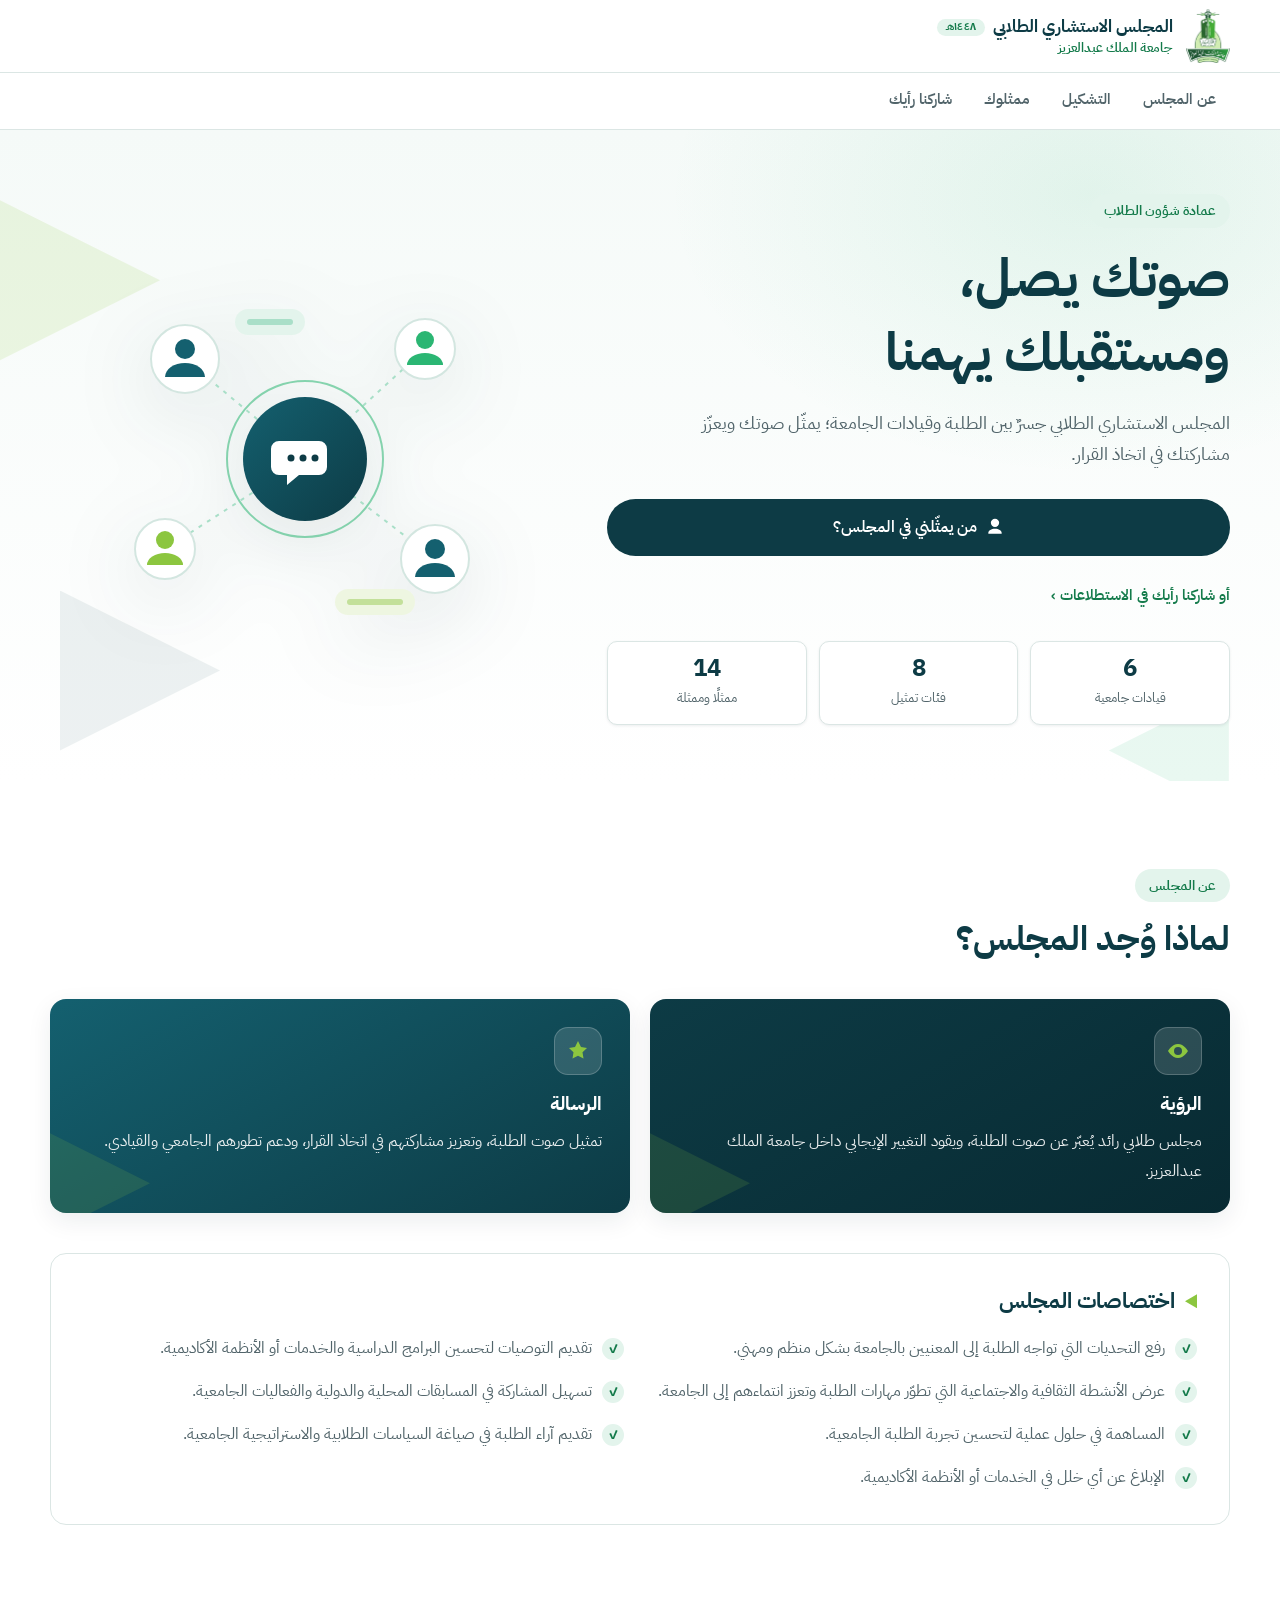
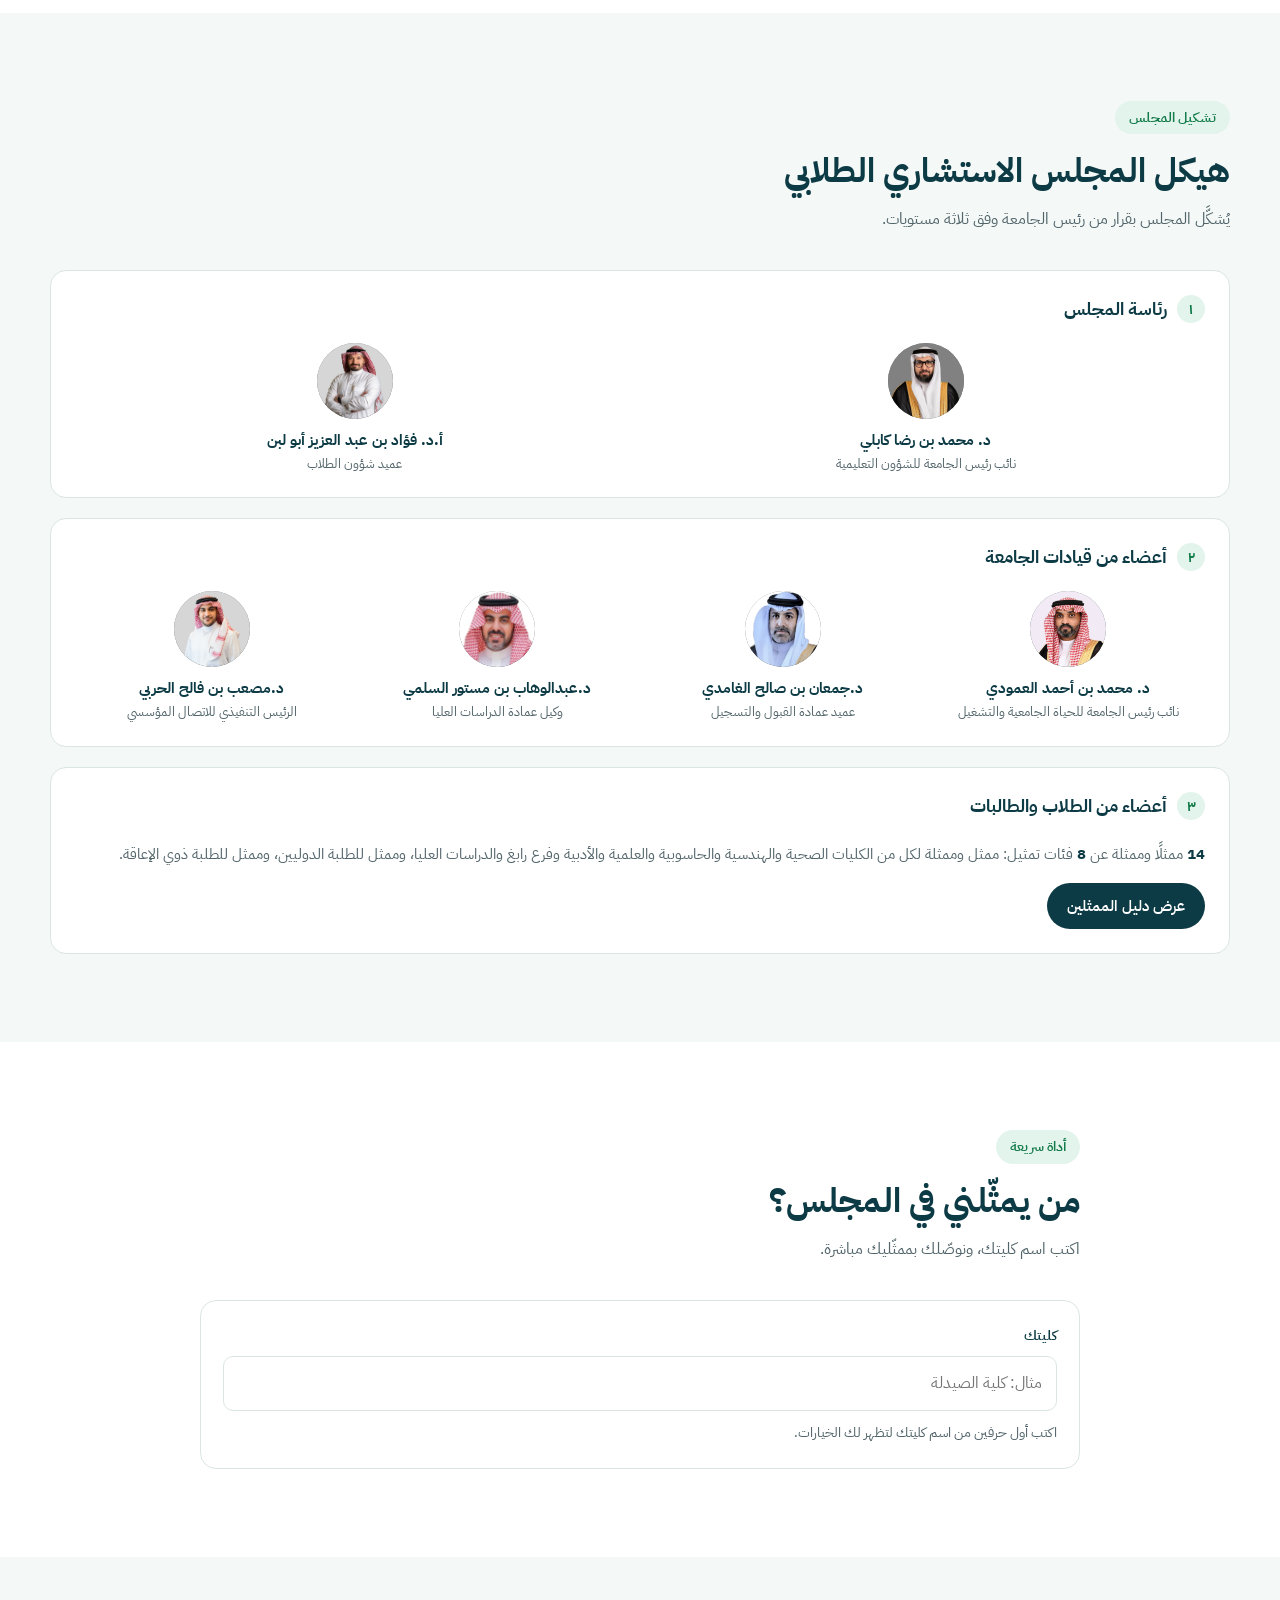
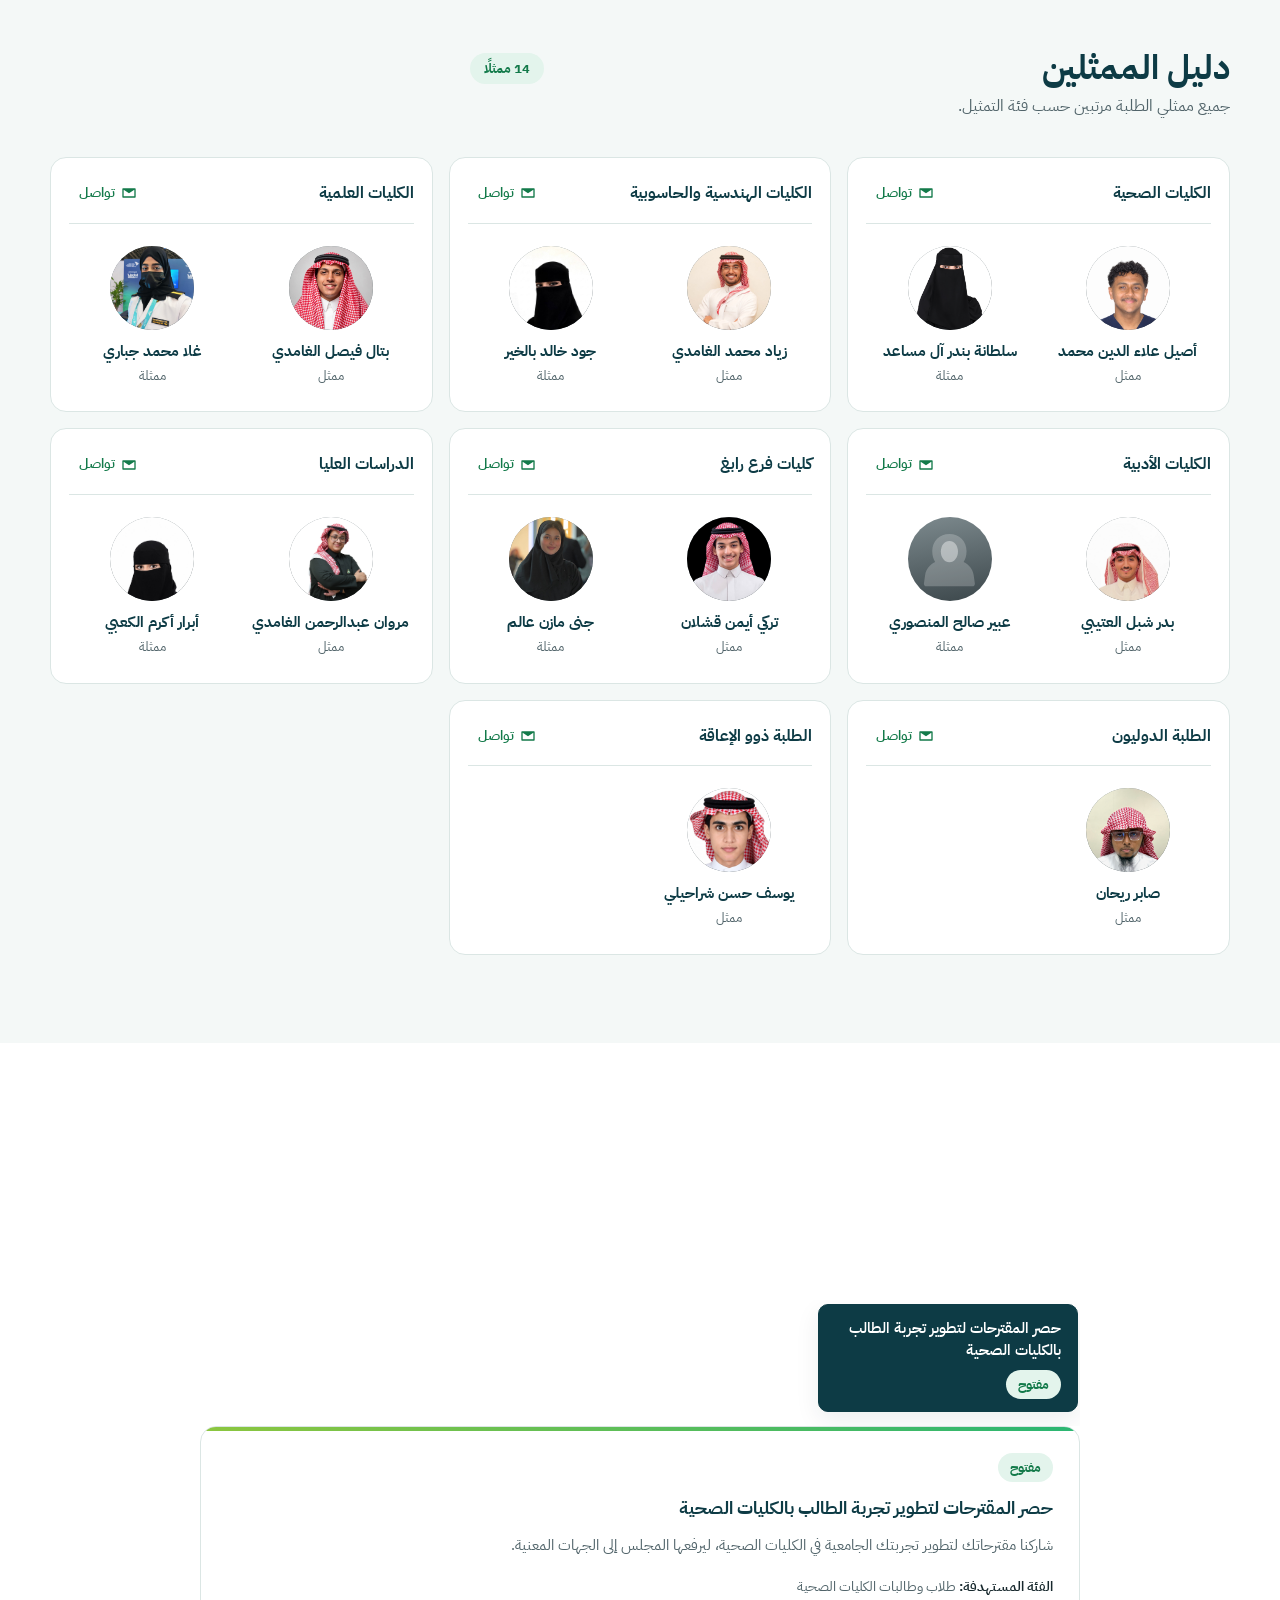
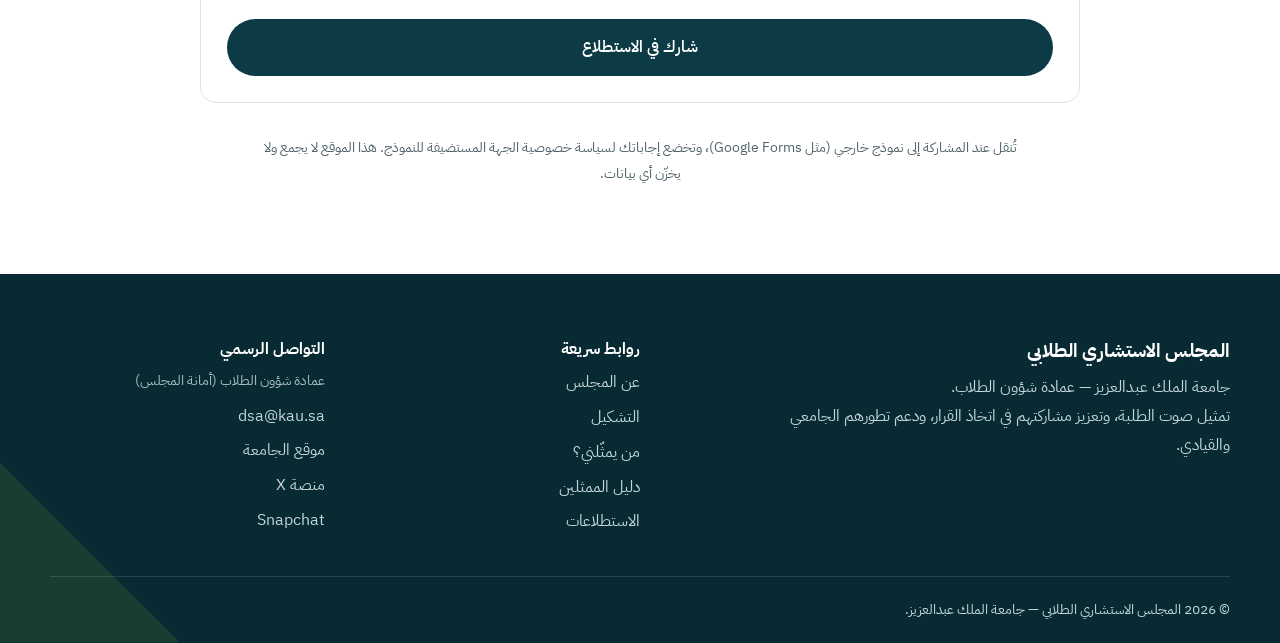
==== commit e92c6fbe: "تصحيح بريد ممثل الكليات الهندسية وحذف عبارة الخصوصية من التذييل Co-Authored-By: Claude Opus 5 <norep" ====
--- a/index.html
+++ b/index.html
@@ -271,7 +271,6 @@
 
     <div class="container footer-bottom">
       <p>© <span id="year"></span> المجلس الاستشاري الطلابي — جامعة الملك عبدالعزيز.</p>
-      <p class="footer-privacy">الخصوصية: لا يجمع هذا الموقع بيانات شخصية، ولا تُنشر بيانات تواصل الأعضاء إلا بموافقتهم.</p>
     </div>
   </footer>
 
